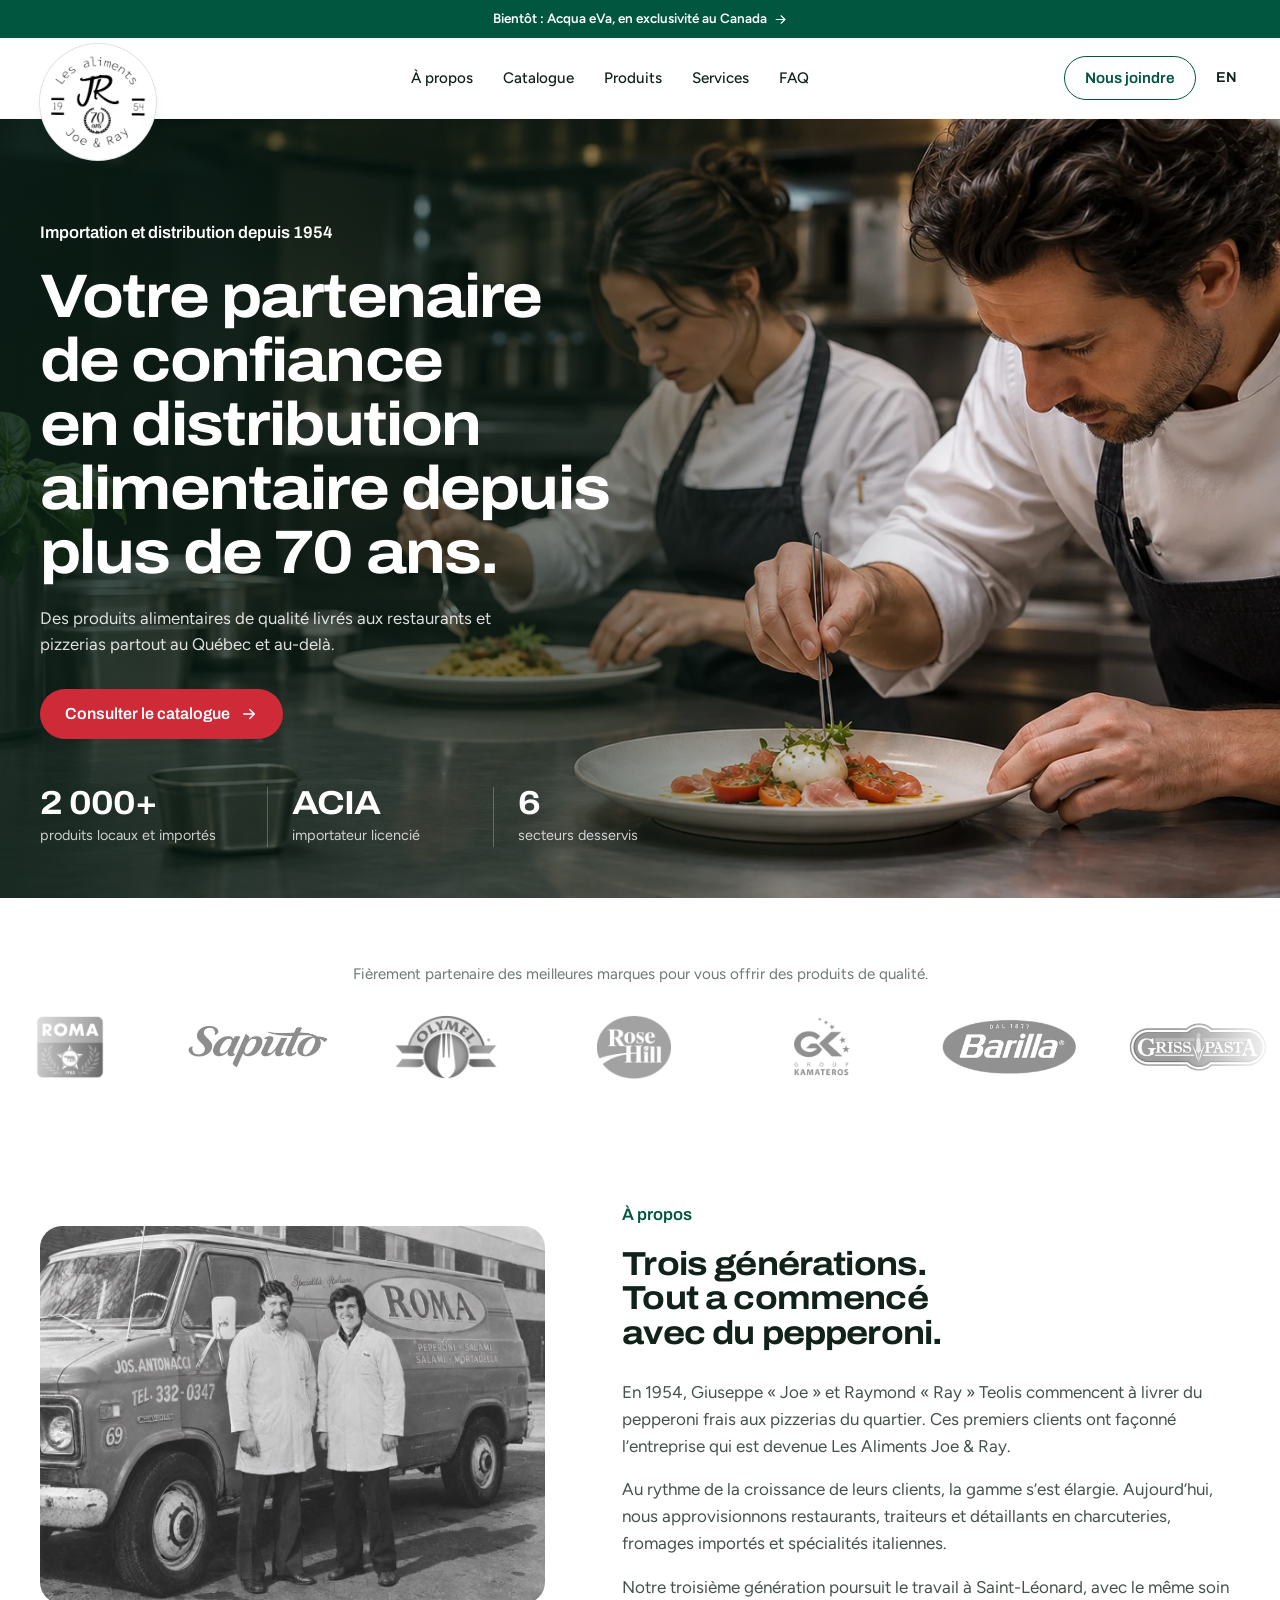
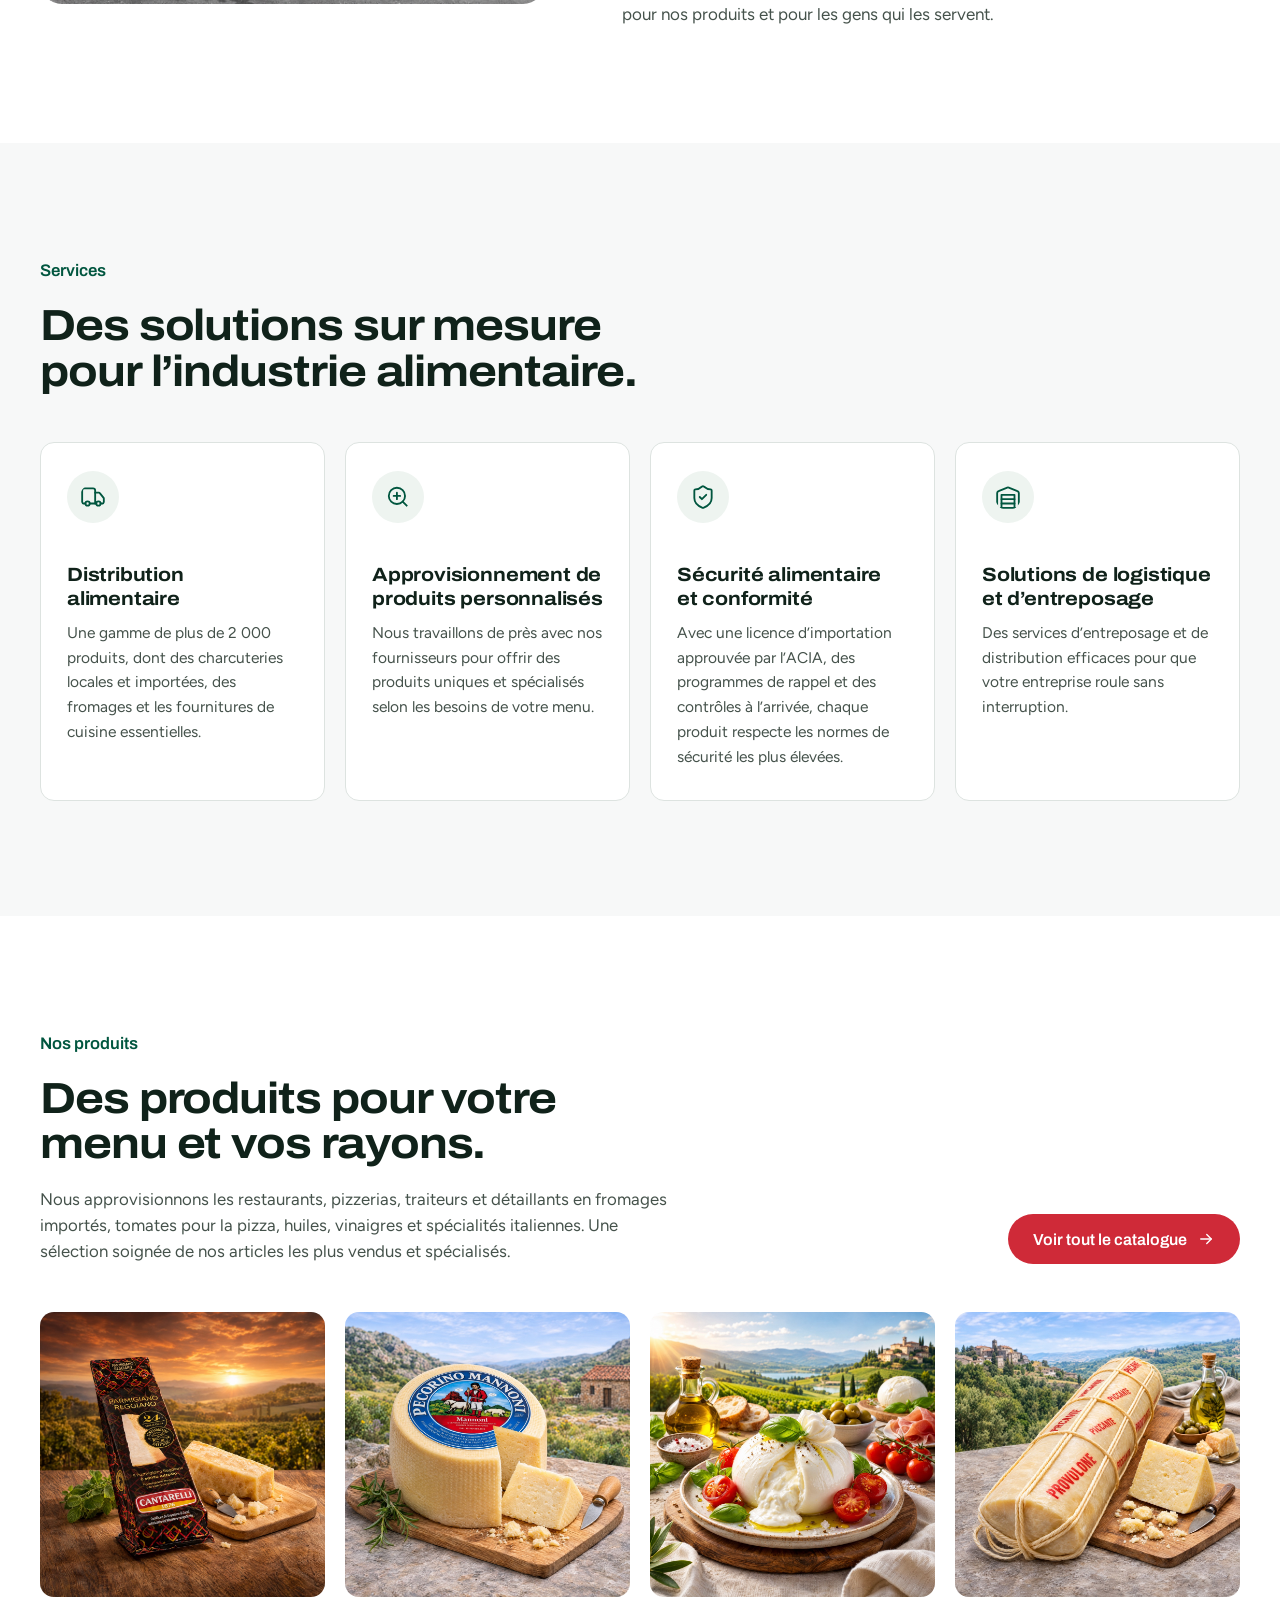
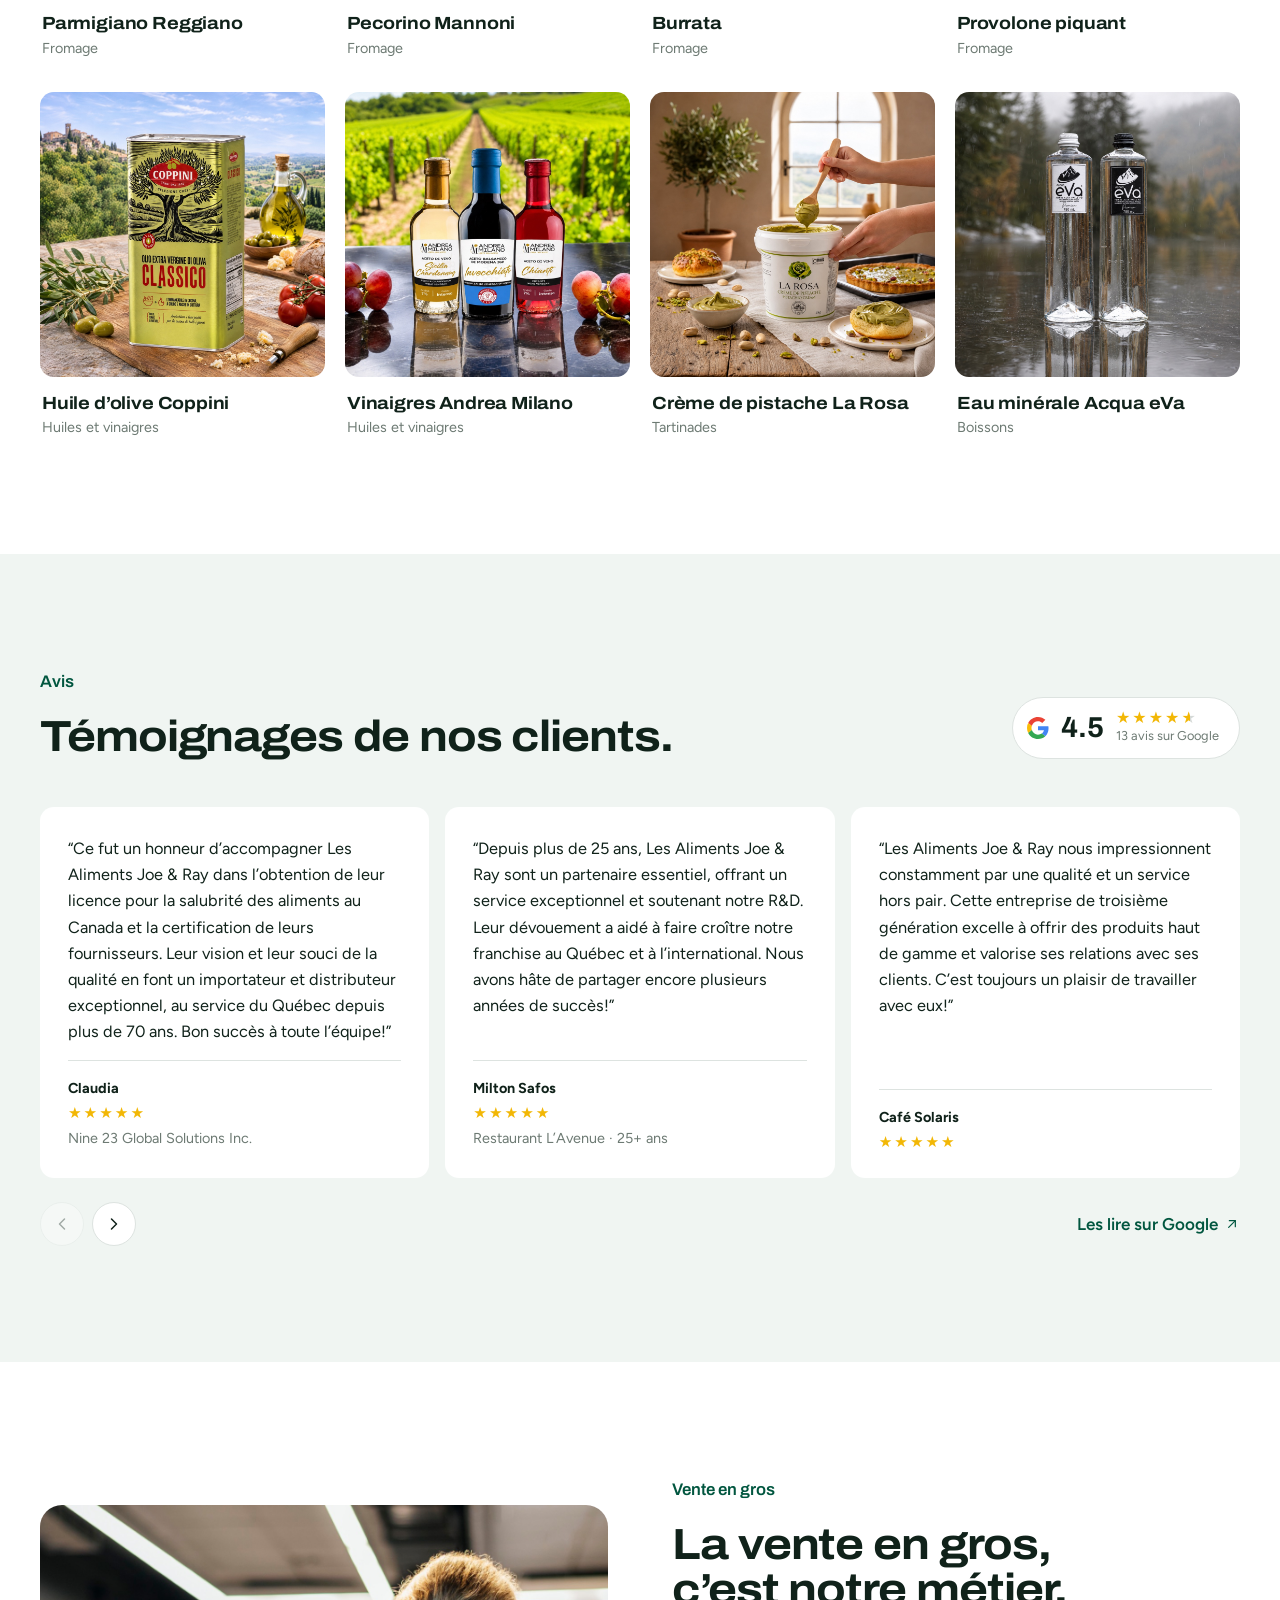
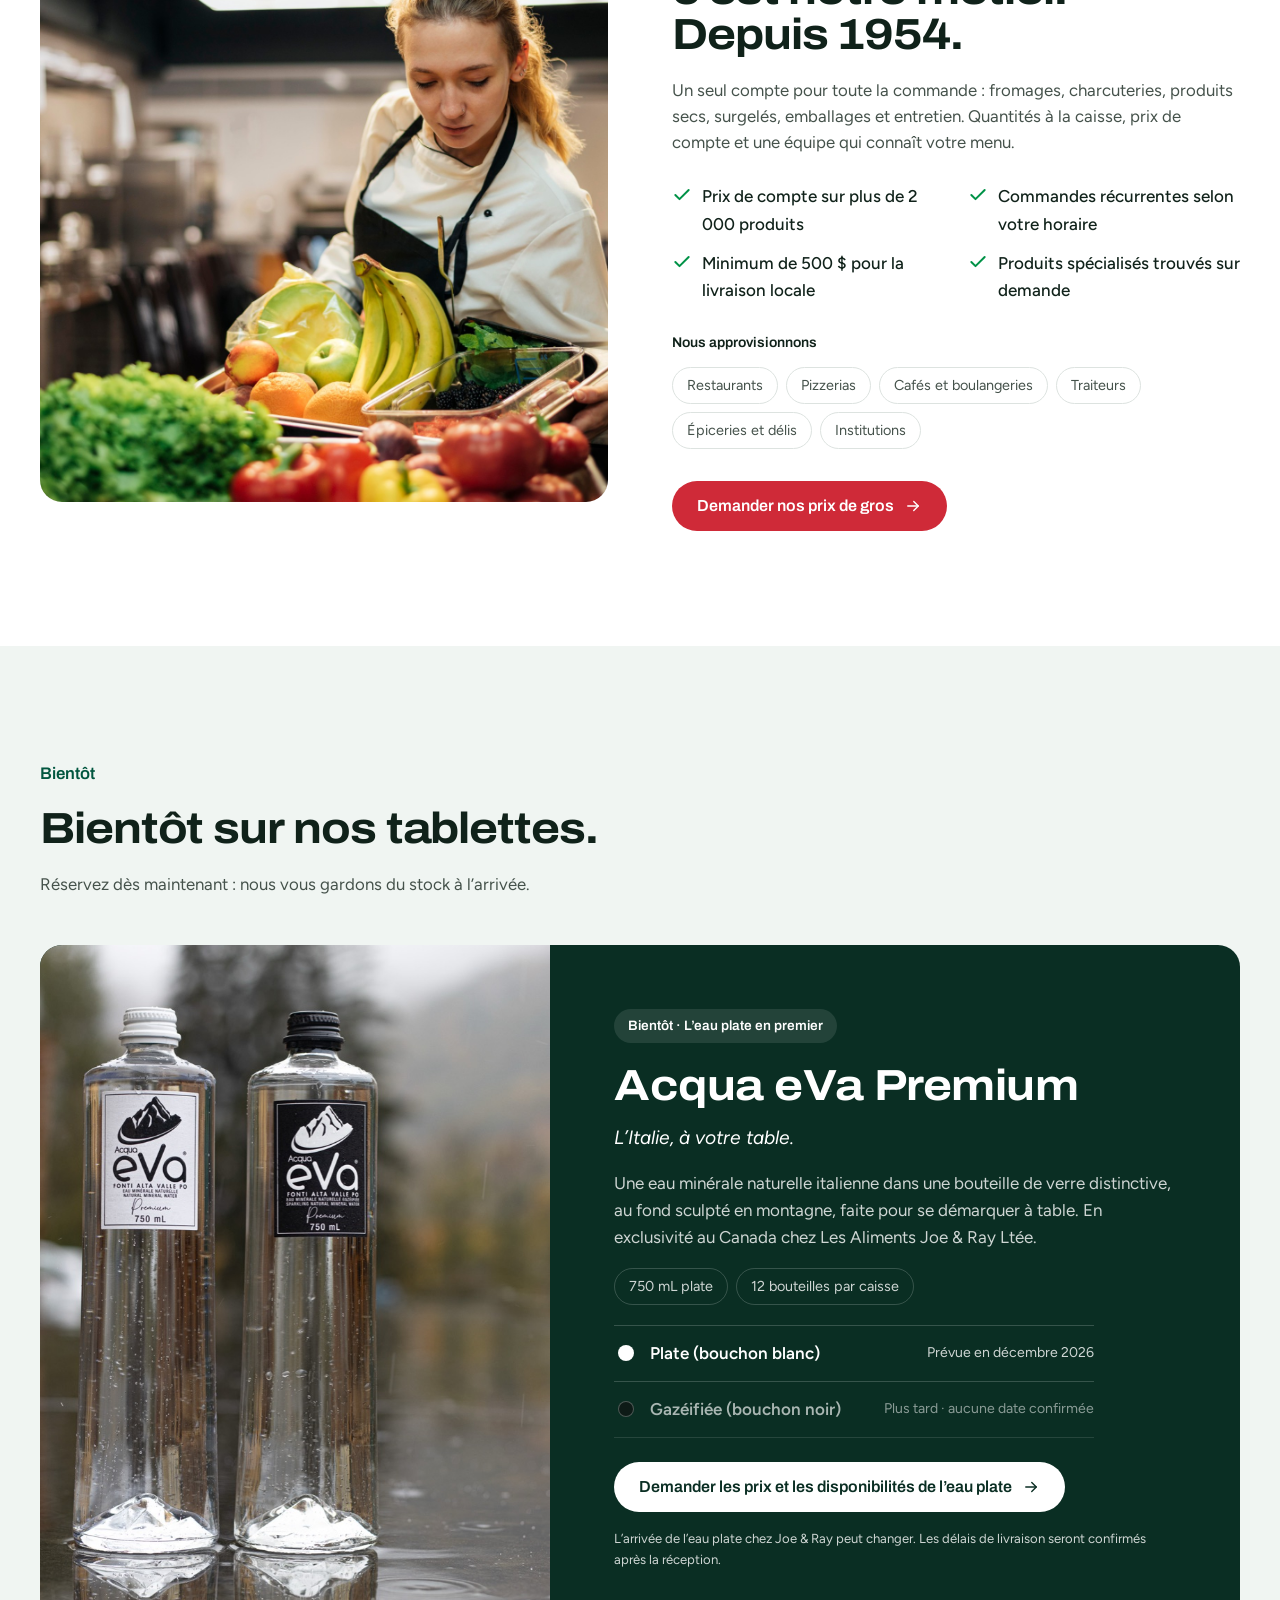
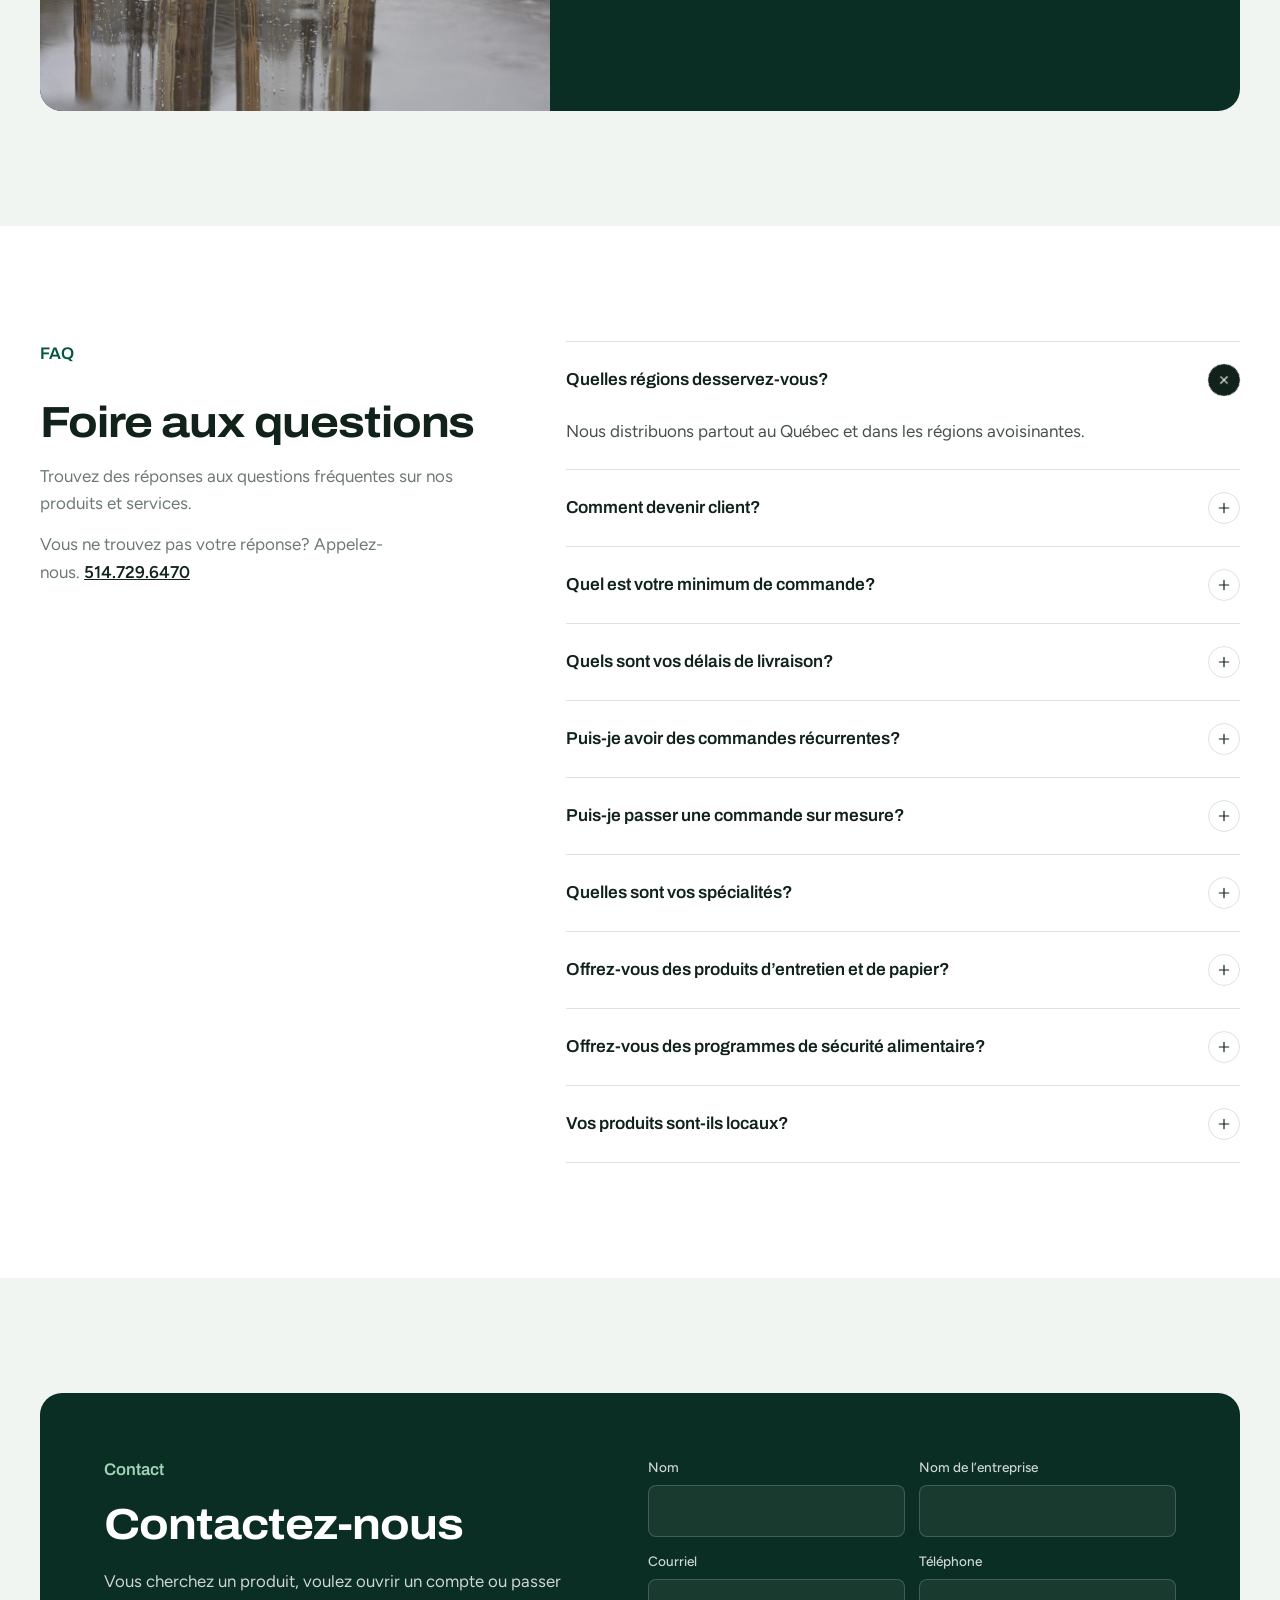
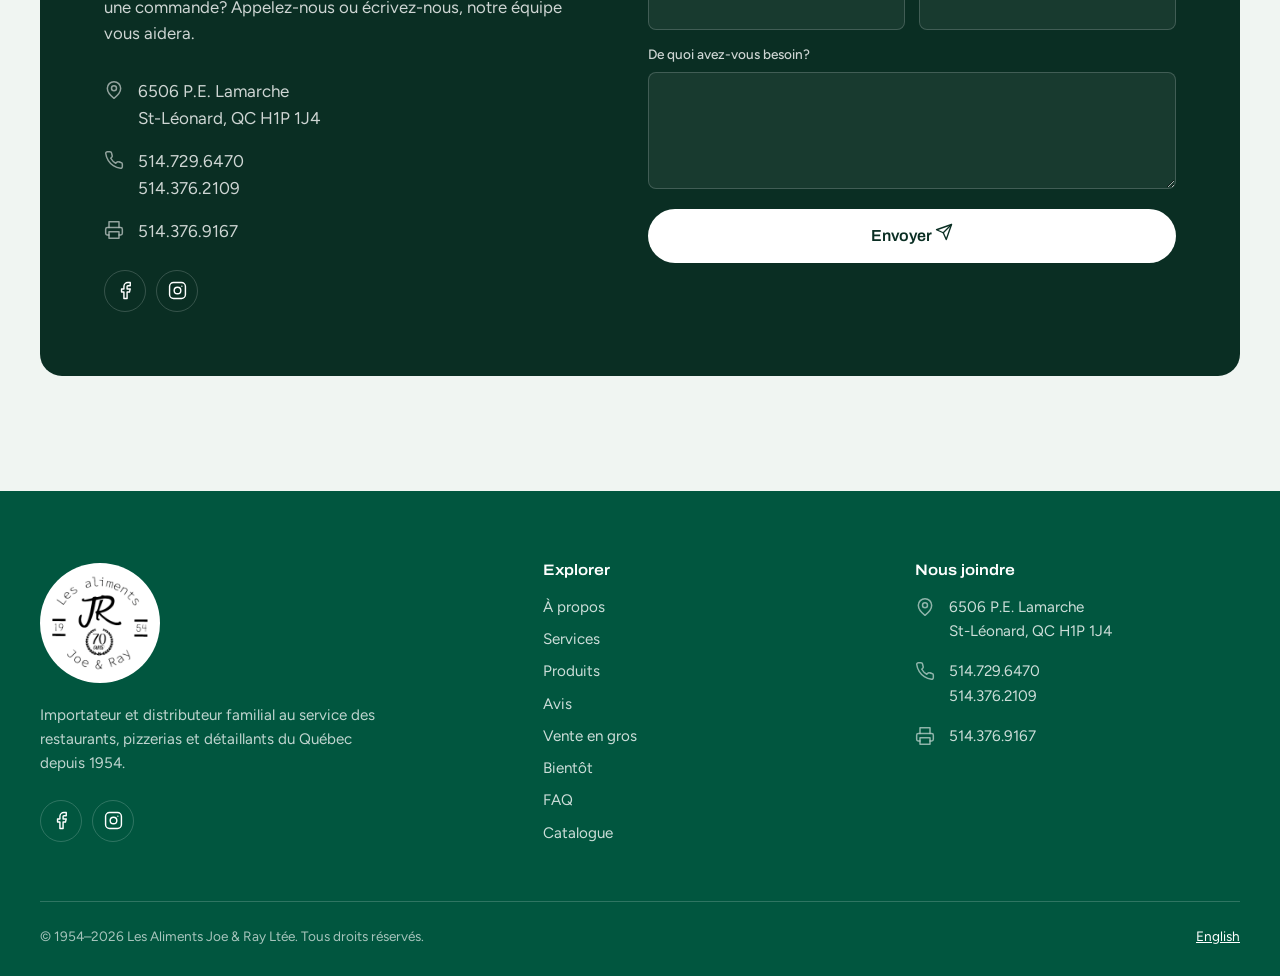
==== fr/index.html @ 765cb502 "Catalogue: search bar sits below the header band Co-Authored-By: Claude Opus 5.5 <noreply@anthropic." ====
<!doctype html>
<html lang="fr-CA">
<!-- GENERATED by build.py from content/. Do not edit by hand. -->
<head>
<meta charset="utf-8">
<meta name="viewport" content="width=device-width, initial-scale=1">
<title>Les Aliments Joe &amp; Ray | Importateur et distributeur alimentaire depuis 1954</title>
<meta name="description" content="Importateur et distributeur familial à Saint-Léonard au service des restaurants, pizzerias, traiteurs et détaillants du Québec. Plus de 2 000 produits. Licence de l’ACIA.">
<link rel="canonical" href="https://alimentsjoeandray.com/fr/">
<link rel="alternate" hreflang="en-CA" href="https://alimentsjoeandray.com/">
<link rel="alternate" hreflang="fr-CA" href="https://alimentsjoeandray.com/fr/">
<link rel="alternate" hreflang="x-default" href="https://alimentsjoeandray.com/">
<meta property="og:type" content="website">
<meta property="og:title" content="Les Aliments Joe &amp; Ray | Importateur et distributeur alimentaire depuis 1954">
<meta property="og:description" content="Importateur et distributeur familial à Saint-Léonard au service des restaurants, pizzerias, traiteurs et détaillants du Québec. Plus de 2 000 produits. Licence de l’ACIA.">
<meta property="og:url" content="https://alimentsjoeandray.com/fr/">
<meta property="og:image" content="https://alimentsjoeandray.com/assets/img/hero-full.webp">
<meta property="og:locale" content="fr_CA">
<meta name="theme-color" content="#01563f">
<link rel="icon" href="/assets/img/favicon.png">
<link rel="preconnect" href="https://fonts.googleapis.com">
<link rel="preconnect" href="https://fonts.gstatic.com" crossorigin>
<link rel="stylesheet" href="https://fonts.googleapis.com/css2?family=Archivo:wdth,wght@100,500;100,600;112,600;112,700&family=Figtree:wght@400;500;600&display=swap">
<link rel="stylesheet" href="/assets/css/site.css?v=65943878">
<script src="/assets/js/site.js?v=d5d91cc8" defer></script>
<script type="application/ld+json">{"@context": "https://schema.org", "@type": "WholesaleStore", "name": "Les Aliments Joe & Ray", "legalName": "Les Aliments Joe & Ray Ltée", "url": "https://alimentsjoeandray.com/fr/", "logo": "https://alimentsjoeandray.com/assets/img/logo.png", "image": "https://alimentsjoeandray.com/assets/img/hero-full.webp", "foundingDate": "1954", "telephone": "+1-514-729-6470", "faxNumber": "+1-514-376-9167", "description": "Importateur et distributeur familial à Saint-Léonard au service des restaurants, pizzerias, traiteurs et détaillants du Québec. Plus de 2 000 produits. Licence de l’ACIA.", "areaServed": "Quebec", "address": {"@type": "PostalAddress", "streetAddress": "6506 P.E. Lamarche", "addressLocality": "Saint-Léonard", "addressRegion": "QC", "postalCode": "H1P 1J4", "addressCountry": "CA"}}</script><script type="application/ld+json">{"@context": "https://schema.org", "@type": "FAQPage", "mainEntity": [{"@type": "Question", "name": "Quelles régions desservez-vous?", "acceptedAnswer": {"@type": "Answer", "text": "Nous distribuons partout au Québec et dans les régions avoisinantes."}}, {"@type": "Question", "name": "Comment devenir client?", "acceptedAnswer": {"@type": "Answer", "text": "Remplissez le formulaire ci-dessous ou appelez-nous au 514.729.6470. Nous ouvrirons votre compte et vos prix."}}, {"@type": "Question", "name": "Quel est votre minimum de commande?", "acceptedAnswer": {"@type": "Answer", "text": "500 $ pour les livraisons locales."}}, {"@type": "Question", "name": "Quels sont vos délais de livraison?", "acceptedAnswer": {"@type": "Answer", "text": "Les délais de livraison varient selon l’emplacement. Appelez-nous au 514.729.6470 pour connaître l’horaire de votre secteur."}}, {"@type": "Question", "name": "Puis-je avoir des commandes récurrentes?", "acceptedAnswer": {"@type": "Answer", "text": "Oui. Nous offrons des livraisons récurrentes selon l’horaire de votre cuisine."}}, {"@type": "Question", "name": "Puis-je passer une commande sur mesure?", "acceptedAnswer": {"@type": "Answer", "text": "Oui. Nous collaborons avec nos fournisseurs pour trouver des produits spécialisés pour votre entreprise."}}, {"@type": "Question", "name": "Quelles sont vos spécialités?", "acceptedAnswer": {"@type": "Answer", "text": "Les charcuteries, les fromages et les produits importés, surtout italiens."}}, {"@type": "Question", "name": "Offrez-vous des produits d’entretien et de papier?", "acceptedAnswer": {"@type": "Answer", "text": "Oui, une large gamme de produits d’entretien, d’emballage et de papier pour les entreprises alimentaires."}}, {"@type": "Question", "name": "Offrez-vous des programmes de sécurité alimentaire?", "acceptedAnswer": {"@type": "Answer", "text": "Oui. Nous détenons une licence d’importation de l’ACIA et appliquons des programmes de sécurité alimentaire et de rappel."}}, {"@type": "Question", "name": "Vos produits sont-ils locaux?", "acceptedAnswer": {"@type": "Answer", "text": "Nous offrons un mélange de produits locaux et importés selon vos besoins."}}]}</script>
</head><body data-page="home">
<svg width="0" height="0" style="position:absolute" aria-hidden="true"><defs>
<symbol id="i-facebook" viewBox="0 0 24 24"><path d="M18 2h-3a5 5 0 0 0-5 5v3H7v4h3v8h4v-8h3l1-4h-4V7a1 1 0 0 1 1-1h3z"/></symbol>
<symbol id="i-instagram" viewBox="0 0 24 24"><rect width="20" height="20" x="2" y="2" rx="5"/><circle cx="12" cy="12" r="4.2"/><path d="M17.5 6.5h.01"/></symbol>
<symbol id="i-search" viewBox="0 0 24 24"><circle cx="11" cy="11" r="7.5"/><path d="m20.5 20.5-4.2-4.2"/></symbol>
<symbol id="i-arrow" viewBox="0 0 24 24"><path d="M5 12h14"/><path d="m13 6 6 6-6 6"/></symbol>
<symbol id="i-arrow-ur" viewBox="0 0 24 24"><path d="M7 17 17 7"/><path d="M8 7h9v9"/></symbol>
<symbol id="i-left" viewBox="0 0 24 24"><path d="m15 18-6-6 6-6"/></symbol>
<symbol id="i-right" viewBox="0 0 24 24"><path d="m9 18 6-6-6-6"/></symbol>
<symbol id="i-plus" viewBox="0 0 24 24"><path d="M5 12h14M12 5v14"/></symbol>
<symbol id="i-menu" viewBox="0 0 24 24"><path d="M4 7h16M4 12h16M4 17h16"/></symbol>
<symbol id="i-x" viewBox="0 0 24 24"><path d="M18 6 6 18M6 6l12 12"/></symbol>
<symbol id="i-check" viewBox="0 0 24 24"><path d="M20 6 9 17l-5-5"/></symbol>
<symbol id="i-copy" viewBox="0 0 24 24"><rect width="13" height="13" x="8" y="8" rx="2"/><path d="M4 16c-1.1 0-2-.9-2-2V4c0-1.1.9-2 2-2h10c1.1 0 2 .9 2 2"/></symbol>
<symbol id="i-phone" viewBox="0 0 24 24"><path d="M22 16.9v3a2 2 0 0 1-2.2 2 19.8 19.8 0 0 1-8.6-3.1 19.5 19.5 0 0 1-6-6A19.8 19.8 0 0 1 2.1 4.2 2 2 0 0 1 4.1 2h3a2 2 0 0 1 2 1.7c.1.9.4 1.9.7 2.8a2 2 0 0 1-.5 2.1L8.1 9.9a16 16 0 0 0 6 6l1.3-1.3a2 2 0 0 1 2.1-.4c.9.3 1.8.6 2.8.7a2 2 0 0 1 1.7 2z"/></symbol>
<symbol id="i-pin" viewBox="0 0 24 24"><path d="M20 10c0 6-8 12-8 12s-8-6-8-12a8 8 0 0 1 16 0Z"/><circle cx="12" cy="10" r="3"/></symbol>
<symbol id="i-fax" viewBox="0 0 24 24"><path d="M6 9V2h12v7"/><path d="M6 18H4a2 2 0 0 1-2-2v-5a2 2 0 0 1 2-2h16a2 2 0 0 1 2 2v5a2 2 0 0 1-2 2h-2"/><rect x="6" y="14" width="12" height="8"/></symbol>
<symbol id="i-send" viewBox="0 0 24 24"><path d="m22 2-7 20-4-9-9-4Z"/><path d="M22 2 11 13"/></symbol>
<symbol id="i-alert" viewBox="0 0 24 24"><circle cx="12" cy="12" r="10"/><path d="M12 8v4M12 16h.01"/></symbol>
<symbol id="i-truck" viewBox="0 0 24 24"><path d="M14 18V6a2 2 0 0 0-2-2H4a2 2 0 0 0-2 2v11a1 1 0 0 0 1 1h2"/><path d="M15 18H9"/><path d="M19 18h2a1 1 0 0 0 1-1v-3.6a1 1 0 0 0-.2-.6l-3.5-4.4a1 1 0 0 0-.8-.4H14"/><circle cx="17" cy="18" r="2"/><circle cx="7" cy="18" r="2"/></symbol>
<symbol id="i-sourcing" viewBox="0 0 24 24"><circle cx="11" cy="11" r="7.5"/><path d="m20.5 20.5-4.2-4.2"/><path d="M8 11h6M11 8v6"/></symbol>
<symbol id="i-shield" viewBox="0 0 24 24"><path d="M20 13c0 5-3.5 7.5-7.7 9a1 1 0 0 1-.7 0C7.5 20.5 4 18 4 13V6a1 1 0 0 1 1-1c2 0 4.5-1.2 6.2-2.7a1.2 1.2 0 0 1 1.5 0C14.5 3.8 17 5 19 5a1 1 0 0 1 1 1z"/><path d="m9 12 2 2 4-4"/></symbol>
<symbol id="i-warehouse" viewBox="0 0 24 24"><path d="M22 8.4V20a2 2 0 0 1-2 2H4a2 2 0 0 1-2-2V8.4a2 2 0 0 1 1.3-1.9l8-3.2a2 2 0 0 1 1.4 0l8 3.2A2 2 0 0 1 22 8.4Z"/><path d="M6 18h12M6 14h12"/><path d="M6 22V10h12v12"/></symbol>
</defs></svg>
<a class="skip" href="#main">Passer au contenu</a>
<header class="site-header">
  <div class="announce">
    <div class="wrap announce-in">
      <a href="/fr/#coming-soon">Bientôt : Acqua eVa, en exclusivité au Canada <svg class="i" aria-hidden="true"><use href="#i-arrow"/></svg></a>
    </div>
  </div>
  <div class="wrap bar">
    <a class="brand" href="/fr/" aria-label="Les Aliments Joe &amp; Ray">
      <img src="/assets/img/logo-mark.png?v=e575352b" alt="" width="508" height="508">
    </a>
    <nav class="nav" id="menu" popover aria-label="Main">
      <button class="icon-btn nav-close" popovertarget="menu" popovertargetaction="hide" aria-label="Fermer"><svg class="i" aria-hidden="true"><use href="#i-x"/></svg></button>
      <ul><li><a href="/fr/#about">À propos</a></li><li><a href="/fr/product-catalogue/">Catalogue</a></li><li><a href="/fr/#products">Produits</a></li><li><a href="/fr/#services">Services</a></li><li><a href="/fr/#faq">FAQ</a></li></ul>
      <div class="nav-foot">
        <a class="btn btn-primary" href="/fr/#contact">Nous joindre</a>
      </div>
    </nav>
    <div class="bar-actions">
      <a class="btn btn-outline hide-sm" href="/fr/#contact">Nous joindre</a>
      <a class="lang" href="/" hreflang="en" lang="en" aria-label="English">EN</a>
      <button class="icon-btn menu-btn" popovertarget="menu" aria-label="Menu"><svg class="i" aria-hidden="true"><use href="#i-menu"/></svg></button>
    </div>
  </div>
</header>
<main id="main">
<section class="hero" data-hero="full">
  <div class="wrap hero-inner">
    <div class="hero-copy">
      <p class="eyebrow">Importation et distribution depuis 1954</p>
      <h1>Votre partenaire de confiance en distribution alimentaire depuis plus de 70 ans.</h1>
      <p class="lead">Des produits alimentaires de qualité livrés aux restaurants et pizzerias partout au Québec et au-delà.</p>
      <div class="row">
        <a class="btn btn-primary" href="/fr/product-catalogue/">Consulter le catalogue <svg class="i" aria-hidden="true"><use href="#i-arrow"/></svg></a>
      </div>
      <ul class="hero-stats" aria-label="Les Aliments Joe &amp; Ray en chiffres"><li><strong>2 000+</strong><span>produits locaux et importés</span></li><li><strong>ACIA</strong><span>importateur licencié</span></li><li><strong>6</strong><span>secteurs desservis</span></li></ul>
    </div>
    <figure class="hero-media">
      <img class="hero-img-full" src="/assets/img/hero-full.webp" alt="Deux chefs dressent de la burrata, des tomates et des pâtes sur un comptoir en inox" width="1774" height="887" fetchpriority="high">
      <img class="hero-img-boxed" src="/assets/img/hero-boxed.webp" alt="Deux employés d’entrepôt révisent une commande sur une planchette, près de palettes et d’étagères de produits alimentaires" width="1672" height="941" loading="lazy">
    </figure>
  </div>
</section>

<section class="brands" aria-label="Partenaires de marques en qui nos clients ont confiance.">
  <div class="wrap brands-head">
    <p>Fièrement partenaire des meilleures marques pour vous offrir des produits de qualité.</p>
  </div>
  <div class="logo-rail"><ul class="logo-track"><li><a href="https://alimentsroma.com/" target="_blank" rel="noopener" title="Aliments Roma"><img src="/assets/img/brands/clogo17.jpg" alt="Aliments Roma" loading="lazy"></a></li><li><a href="https://saputo.com/" target="_blank" rel="noopener" title="Saputo"><img src="/assets/img/brands/clogo1.jpg" alt="Saputo" loading="lazy"></a></li><li><a href="https://www.olymel.ca/fr/" target="_blank" rel="noopener" title="Olymel"><img src="/assets/img/brands/clogo3.jpg" alt="Olymel" loading="lazy"></a></li><li><a href="https://www.rosehillfoods.com/home.html" target="_blank" rel="noopener" title="Rosehill Foods"><img src="/assets/img/brands/clogo12.jpg" alt="Rosehill Foods" loading="lazy"></a></li><li><a href="https://groupkamateros.com/" target="_blank" rel="noopener" title="Kamateros"><img src="/assets/img/brands/clogo14.jpg" alt="Kamateros" loading="lazy"></a></li><li><a href="https://www.barilla.com/en-ca" target="_blank" rel="noopener" title="Barilla"><img src="/assets/img/brands/clogo8.jpg" alt="Barilla" loading="lazy"></a></li><li><a href="https://www.grisspasta.com/home.html" target="_blank" rel="noopener" title="Griss"><img src="/assets/img/brands/clogo5.jpg" alt="Griss" loading="lazy"></a></li><li><a href="https://daboomdesserts.com/" target="_blank" rel="noopener" title="Daboom Desserts"><img src="/assets/img/brands/clogo16.jpg" alt="Daboom Desserts" loading="lazy"></a></li><li><a href="https://boulangerielepicurien.com/" target="_blank" rel="noopener" title="Boulangerie L’Épicurien"><img src="/assets/img/brands/clogo6.jpg" alt="Boulangerie L’Épicurien" loading="lazy"></a></li><li><a href="https://zarpellon.it/" target="_blank" rel="noopener" title="Zarpellon"><img src="/assets/img/brands/clogo9.jpg" alt="Zarpellon" loading="lazy"></a></li><li><a href="https://www.coppini.com/en/" target="_blank" rel="noopener" title="Coppini"><img src="/assets/img/brands/clogo15.jpg" alt="Coppini" loading="lazy"></a></li><li><a href="https://www.acetomilano.it/en/" target="_blank" rel="noopener" title="Acetificio Andrea Milano"><img src="/assets/img/brands/clogo11.jpg" alt="Acetificio Andrea Milano" loading="lazy"></a></li><li><a href="https://lesters.ca/en/" target="_blank" rel="noopener" title="Lester’s"><img src="/assets/img/brands/clogo10.jpg" alt="Lester’s" loading="lazy"></a></li><li><a href="https://www.mitchellincoln.ca/" target="_blank" rel="noopener" title="Mitchell"><img src="/assets/img/brands/clogo4-1.jpg" alt="Mitchell" loading="lazy"></a></li><li><a href="https://www.highlinerfoodservice.com/" target="_blank" rel="noopener" title="High Liner"><img src="/assets/img/brands/clogo13.jpg" alt="High Liner" loading="lazy"></a></li><li><a href="https://www.livabec.ca/" target="_blank" rel="noopener" title="Livabec"><img src="/assets/img/brands/clogo2.jpg" alt="Livabec" loading="lazy"></a></li><li><a href="https://www.vinsar.ca/" target="_blank" rel="noopener" title="Vinsar"><img src="/assets/img/brands/clogo7.jpg" alt="Vinsar" loading="lazy"></a></li><li><a href="https://www.mapleleaffoods.com/" target="_blank" rel="noopener" title="Maple Leaf"><img src="/assets/img/brands/maple_leaf.jpg" alt="Maple Leaf" loading="lazy"></a></li><li><a href="https://viaufoods.com/en/" target="_blank" rel="noopener" title="Viau"><img src="/assets/img/brands/viau.jpg" alt="Viau" loading="lazy"></a></li><li aria-hidden="true"><a href="https://alimentsroma.com/" target="_blank" rel="noopener" title="Aliments Roma" tabindex="-1"><img src="/assets/img/brands/clogo17.jpg" alt="" loading="lazy"></a></li><li aria-hidden="true"><a href="https://saputo.com/" target="_blank" rel="noopener" title="Saputo" tabindex="-1"><img src="/assets/img/brands/clogo1.jpg" alt="" loading="lazy"></a></li><li aria-hidden="true"><a href="https://www.olymel.ca/fr/" target="_blank" rel="noopener" title="Olymel" tabindex="-1"><img src="/assets/img/brands/clogo3.jpg" alt="" loading="lazy"></a></li><li aria-hidden="true"><a href="https://www.rosehillfoods.com/home.html" target="_blank" rel="noopener" title="Rosehill Foods" tabindex="-1"><img src="/assets/img/brands/clogo12.jpg" alt="" loading="lazy"></a></li><li aria-hidden="true"><a href="https://groupkamateros.com/" target="_blank" rel="noopener" title="Kamateros" tabindex="-1"><img src="/assets/img/brands/clogo14.jpg" alt="" loading="lazy"></a></li><li aria-hidden="true"><a href="https://www.barilla.com/en-ca" target="_blank" rel="noopener" title="Barilla" tabindex="-1"><img src="/assets/img/brands/clogo8.jpg" alt="" loading="lazy"></a></li><li aria-hidden="true"><a href="https://www.grisspasta.com/home.html" target="_blank" rel="noopener" title="Griss" tabindex="-1"><img src="/assets/img/brands/clogo5.jpg" alt="" loading="lazy"></a></li><li aria-hidden="true"><a href="https://daboomdesserts.com/" target="_blank" rel="noopener" title="Daboom Desserts" tabindex="-1"><img src="/assets/img/brands/clogo16.jpg" alt="" loading="lazy"></a></li><li aria-hidden="true"><a href="https://boulangerielepicurien.com/" target="_blank" rel="noopener" title="Boulangerie L’Épicurien" tabindex="-1"><img src="/assets/img/brands/clogo6.jpg" alt="" loading="lazy"></a></li><li aria-hidden="true"><a href="https://zarpellon.it/" target="_blank" rel="noopener" title="Zarpellon" tabindex="-1"><img src="/assets/img/brands/clogo9.jpg" alt="" loading="lazy"></a></li><li aria-hidden="true"><a href="https://www.coppini.com/en/" target="_blank" rel="noopener" title="Coppini" tabindex="-1"><img src="/assets/img/brands/clogo15.jpg" alt="" loading="lazy"></a></li><li aria-hidden="true"><a href="https://www.acetomilano.it/en/" target="_blank" rel="noopener" title="Acetificio Andrea Milano" tabindex="-1"><img src="/assets/img/brands/clogo11.jpg" alt="" loading="lazy"></a></li><li aria-hidden="true"><a href="https://lesters.ca/en/" target="_blank" rel="noopener" title="Lester’s" tabindex="-1"><img src="/assets/img/brands/clogo10.jpg" alt="" loading="lazy"></a></li><li aria-hidden="true"><a href="https://www.mitchellincoln.ca/" target="_blank" rel="noopener" title="Mitchell" tabindex="-1"><img src="/assets/img/brands/clogo4-1.jpg" alt="" loading="lazy"></a></li><li aria-hidden="true"><a href="https://www.highlinerfoodservice.com/" target="_blank" rel="noopener" title="High Liner" tabindex="-1"><img src="/assets/img/brands/clogo13.jpg" alt="" loading="lazy"></a></li><li aria-hidden="true"><a href="https://www.livabec.ca/" target="_blank" rel="noopener" title="Livabec" tabindex="-1"><img src="/assets/img/brands/clogo2.jpg" alt="" loading="lazy"></a></li><li aria-hidden="true"><a href="https://www.vinsar.ca/" target="_blank" rel="noopener" title="Vinsar" tabindex="-1"><img src="/assets/img/brands/clogo7.jpg" alt="" loading="lazy"></a></li><li aria-hidden="true"><a href="https://www.mapleleaffoods.com/" target="_blank" rel="noopener" title="Maple Leaf" tabindex="-1"><img src="/assets/img/brands/maple_leaf.jpg" alt="" loading="lazy"></a></li><li aria-hidden="true"><a href="https://viaufoods.com/en/" target="_blank" rel="noopener" title="Viau" tabindex="-1"><img src="/assets/img/brands/viau.jpg" alt="" loading="lazy"></a></li></ul></div>
</section>

<section class="section about" id="about">
  <div class="wrap about-grid">
    <figure class="about-media"><img src="/assets/img/history.jpg?v=e5dfca95" alt="Photo noir et blanc de deux hommes en sarrau blanc devant une ancienne camionnette de livraison" loading="lazy" width="1100" height="821"></figure>
    <div class="about-copy">
      <p class="eyebrow">À propos</p>
      <h2><span>Trois générations.</span><span>Tout a commencé avec du pepperoni.</span></h2>
      <p>En 1954, Giuseppe « Joe » et Raymond « Ray » Teolis commencent à livrer du pepperoni frais aux pizzerias du quartier. Ces premiers clients ont façonné l’entreprise qui est devenue Les Aliments Joe &amp; Ray.</p><p>Au rythme de la croissance de leurs clients, la gamme s’est élargie. Aujourd’hui, nous approvisionnons restaurants, traiteurs et détaillants en charcuteries, fromages importés et spécialités italiennes.</p><p>Notre troisième génération poursuit le travail à Saint-Léonard, avec le même soin pour nos produits et pour les gens qui les servent.</p>
    </div>
  </div>
</section>

<section class="trust" aria-label="Les Aliments Joe &amp; Ray en chiffres">
  <div class="wrap"><ul class="trust-list"><li><strong>70+</strong><span>ans au service du Québec</span></li><li><strong>6</strong><span>secteurs desservis</span></li><li><strong>2 000+</strong><span>produits locaux et importés</span></li><li><strong>ACIA</strong><span>importateur licencié</span></li></ul></div>
</section>

<section class="section" id="services">
  <div class="wrap">
    <header class="section-head">
      <p class="eyebrow">Services</p>
      <h2>Des solutions sur mesure pour l’industrie alimentaire.</h2>
    </header>
    <ul class="services">
      <li class="service">
        <span class="service-top"><svg class="i service-icon" aria-hidden="true"><use href="#i-truck"/></svg></span>
        <h3>Distribution alimentaire</h3>
        <p>Une gamme de plus de 2 000 produits, dont des charcuteries locales et importées, des fromages et les fournitures de cuisine essentielles.</p>
      </li>
      <li class="service">
        <span class="service-top"><svg class="i service-icon" aria-hidden="true"><use href="#i-sourcing"/></svg></span>
        <h3>Approvisionnement de produits personnalisés</h3>
        <p>Nous travaillons de près avec nos fournisseurs pour offrir des produits uniques et spécialisés selon les besoins de votre menu.</p>
      </li>
      <li class="service">
        <span class="service-top"><svg class="i service-icon" aria-hidden="true"><use href="#i-shield"/></svg></span>
        <h3>Sécurité alimentaire et conformité</h3>
        <p>Avec une licence d’importation approuvée par l’ACIA, des programmes de rappel et des contrôles à l’arrivée, chaque produit respecte les normes de sécurité les plus élevées.</p>
      </li>
      <li class="service">
        <span class="service-top"><svg class="i service-icon" aria-hidden="true"><use href="#i-warehouse"/></svg></span>
        <h3>Solutions de logistique et d’entreposage</h3>
        <p>Des services d’entreposage et de distribution efficaces pour que votre entreprise roule sans interruption.</p>
      </li></ul>
  </div>
</section>

<section class="section products-section" id="products">
  <div class="wrap">
    <header class="section-head split">
      <div>
        <p class="eyebrow">Nos produits</p>
        <h2>Des produits pour votre menu et vos rayons.</h2>
        <p class="lead">Nous approvisionnons les restaurants, pizzerias, traiteurs et détaillants en fromages importés, tomates pour la pizza, huiles, vinaigres et spécialités italiennes. Une sélection soignée de nos articles les plus vendus et spécialisés.</p>
      </div>
      <a class="btn btn-primary" href="/fr/product-catalogue/">Voir tout le catalogue <svg class="i" aria-hidden="true"><use href="#i-arrow"/></svg></a>
    </header>
    <ul class="product-grid">
      <li class="tile">
        <a href="/fr/product-catalogue/?q=parmigiano">
          <span class="tile-img"><img src="/assets/img/products/parmigiano-reggiano.jpg?v=ab63fc65" alt="" loading="lazy"></span>
          <span class="tile-cap"><span class="tile-name">Parmigiano Reggiano</span><span class="tile-meta">Fromage<span class="tile-ask">Demander un prix <svg class="i" aria-hidden="true"><use href="#i-arrow"/></svg></span></span></span>
        </a>
      </li>
      <li class="tile">
        <a href="/fr/product-catalogue/?q=pecorino">
          <span class="tile-img"><img src="/assets/img/products/pecorino-mannoni.jpg?v=edc5afa9" alt="" loading="lazy"></span>
          <span class="tile-cap"><span class="tile-name">Pecorino Mannoni</span><span class="tile-meta">Fromage<span class="tile-ask">Demander un prix <svg class="i" aria-hidden="true"><use href="#i-arrow"/></svg></span></span></span>
        </a>
      </li>
      <li class="tile">
        <a href="/fr/product-catalogue/?q=burrata">
          <span class="tile-img"><img src="/assets/img/products/burrata.jpg?v=33962add" alt="" loading="lazy"></span>
          <span class="tile-cap"><span class="tile-name">Burrata</span><span class="tile-meta">Fromage<span class="tile-ask">Demander un prix <svg class="i" aria-hidden="true"><use href="#i-arrow"/></svg></span></span></span>
        </a>
      </li>
      <li class="tile">
        <a href="/fr/product-catalogue/?q=provolone">
          <span class="tile-img"><img src="/assets/img/products/provolone-piccante.jpg?v=ec64f044" alt="" loading="lazy"></span>
          <span class="tile-cap"><span class="tile-name">Provolone piquant</span><span class="tile-meta">Fromage<span class="tile-ask">Demander un prix <svg class="i" aria-hidden="true"><use href="#i-arrow"/></svg></span></span></span>
        </a>
      </li>
      <li class="tile">
        <a href="/fr/product-catalogue/?q=coppini">
          <span class="tile-img"><img src="/assets/img/products/coppini-olive-oil.jpg?v=72b412ff" alt="" loading="lazy"></span>
          <span class="tile-cap"><span class="tile-name">Huile d’olive Coppini</span><span class="tile-meta">Huiles et vinaigres<span class="tile-ask">Demander un prix <svg class="i" aria-hidden="true"><use href="#i-arrow"/></svg></span></span></span>
        </a>
      </li>
      <li class="tile">
        <a href="/fr/product-catalogue/?q=milano">
          <span class="tile-img"><img src="/assets/img/products/andrea-milano-vinegars.jpg?v=eb0248dc" alt="" loading="lazy"></span>
          <span class="tile-cap"><span class="tile-name">Vinaigres Andrea Milano</span><span class="tile-meta">Huiles et vinaigres<span class="tile-ask">Demander un prix <svg class="i" aria-hidden="true"><use href="#i-arrow"/></svg></span></span></span>
        </a>
      </li>
      <li class="tile">
        <a href="/fr/product-catalogue/?q=pistach">
          <span class="tile-img"><img src="/assets/img/products/la-rosa-pistachio.jpg?v=9716a4c0" alt="" loading="lazy"></span>
          <span class="tile-cap"><span class="tile-name">Crème de pistache La Rosa</span><span class="tile-meta">Tartinades<span class="tile-ask">Demander un prix <svg class="i" aria-hidden="true"><use href="#i-arrow"/></svg></span></span></span>
        </a>
      </li>
      <li class="tile">
        <a href="/fr/product-catalogue/?q=eva">
          <span class="tile-img"><img src="/assets/img/products/acqua-eva.jpg?v=8bf1b8b4" alt="" loading="lazy"></span>
          <span class="tile-cap"><span class="tile-name">Eau minérale Acqua eVa</span><span class="tile-meta">Boissons<span class="tile-ask">Demander un prix <svg class="i" aria-hidden="true"><use href="#i-arrow"/></svg></span></span></span>
        </a>
      </li></ul>
  </div>
</section>

<section class="section reviews" id="testimonials">
  <div class="wrap">
    <header class="section-head split">
      <div>
        <p class="eyebrow">Avis</p>
        <h2>Témoignages de nos clients.</h2>
      </div>
      <a class="g-summary" href="https://www.google.com/maps/place/Aliments+Jos+%26+Ray+Inc/@45.5988134,-73.5892397,17z/data=!4m8!3m7!1s0x4cc91e59d80cbb27:0xc047691927ea8c94!8m2!3d45.5988134!4d-73.5892397!9m1!1b1" target="_blank" rel="noopener">
        <svg class="g-logo" viewBox="0 0 48 48" aria-hidden="true"><path fill="#EA4335" d="M24 9.5c3.54 0 6.71 1.22 9.21 3.6l6.85-6.85C35.9 2.38 30.47 0 24 0 14.62 0 6.51 5.38 2.56 13.22l7.98 6.19C12.43 13.72 17.74 9.5 24 9.5z"/><path fill="#4285F4" d="M46.98 24.55c0-1.57-.15-3.09-.38-4.55H24v9.02h12.94c-.58 2.96-2.26 5.48-4.78 7.18l7.73 6c4.51-4.18 7.09-10.36 7.09-17.65z"/><path fill="#FBBC05" d="M10.53 28.59c-.48-1.45-.76-2.99-.76-4.59s.27-3.14.76-4.59l-7.98-6.19C.92 16.46 0 20.12 0 24c0 3.88.92 7.54 2.56 10.78l7.97-6.19z"/><path fill="#34A853" d="M24 48c6.48 0 11.93-2.13 15.89-5.81l-7.73-6c-2.15 1.45-4.92 2.3-8.16 2.3-6.26 0-11.57-4.22-13.47-9.91l-7.98 6.19C6.51 42.62 14.62 48 24 48z"/></svg>
        <span class="g-score">4.5</span>
        <span><span class="stars" style="--r:4.5" aria-label="4.5 / 5"></span><small>13 avis sur Google</small></span>
      </a>
    </header>
    <ul class="review-track" id="reviews" tabindex="0" aria-label="Témoignages de nos clients.">
      <li class="review">
        <blockquote><p>Ce fut un honneur d’accompagner Les Aliments Joe &amp; Ray dans l’obtention de leur licence pour la salubrité des aliments au Canada et la certification de leurs fournisseurs. Leur vision et leur souci de la qualité en font un importateur et distributeur exceptionnel, au service du Québec depuis plus de 70 ans. Bon succès à toute l’équipe!</p></blockquote>
        <p class="who"><strong>Claudia</strong><span class="stars" style="--r:5" role="img" aria-label="5 étoiles sur 5"></span><span class="who-sub">Nine 23 Global Solutions Inc.</span></p>
      </li>
      <li class="review">
        <blockquote><p>Depuis plus de 25 ans, Les Aliments Joe &amp; Ray sont un partenaire essentiel, offrant un service exceptionnel et soutenant notre R&amp;D. Leur dévouement a aidé à faire croître notre franchise au Québec et à l’international. Nous avons hâte de partager encore plusieurs années de succès!</p></blockquote>
        <p class="who"><strong>Milton Safos</strong><span class="stars" style="--r:5" role="img" aria-label="5 étoiles sur 5"></span><span class="who-sub">Restaurant L’Avenue · 25+ ans</span></p>
      </li>
      <li class="review">
        <blockquote><p>Les Aliments Joe &amp; Ray nous impressionnent constamment par une qualité et un service hors pair. Cette entreprise de troisième génération excelle à offrir des produits haut de gamme et valorise ses relations avec ses clients. C’est toujours un plaisir de travailler avec eux!</p></blockquote>
        <p class="who"><strong>Café Solaris</strong><span class="stars" style="--r:5" role="img" aria-label="5 étoiles sur 5"></span></p>
      </li>
      <li class="review">
        <blockquote><p>Depuis 1995, Les Aliments Joe &amp; Ray sont notre source fiable pour des viandes et fromages frais et de qualité. Leur équipe est fiable, réactive et veille à ce que nous ne manquions jamais de l’essentiel. Merci de faire partie de notre succès!</p></blockquote>
        <p class="who"><strong>George &amp; Peter</strong><span class="stars" style="--r:5" role="img" aria-label="5 étoiles sur 5"></span><span class="who-sub">Le Villageois · Depuis 1995</span></p>
      </li>
      <li class="review">
        <blockquote><p>Je fais affaire avec Aliments Joe &amp; Ray depuis plusieurs années. Le personnel est très sympathique et le service est vraiment impressionnant! Une grande sélection de produits, toujours de la meilleure qualité. Je les recommande fortement!</p></blockquote>
        <p class="who"><strong>Frank Trimarco</strong><span class="stars" style="--r:5" role="img" aria-label="5 étoiles sur 5"></span></p>
      </li>
      <li class="review">
        <blockquote><p>Les Aliments Joe &amp; Ray sont notre fournisseur principal depuis l’ouverture de notre restaurant en 2020. Les prix sont très compétitifs et le service vous fait sentir comme en famille. Un vrai plaisir de faire affaire avec eux.</p></blockquote>
        <p class="who"><strong>Restaurant Brama</strong><span class="stars" style="--r:5" role="img" aria-label="5 étoiles sur 5"></span><span class="who-sub">Depuis 2020</span></p>
      </li>
      <li class="review" data-source="google">
        <blockquote><p>Been with joe and ray from 1970 dealt with 3 generations of the family. The service is second to none!</p></blockquote>
        <p class="who"><strong>Rg Vs</strong><svg class="g-logo" viewBox="0 0 48 48" aria-hidden="true"><path fill="#EA4335" d="M24 9.5c3.54 0 6.71 1.22 9.21 3.6l6.85-6.85C35.9 2.38 30.47 0 24 0 14.62 0 6.51 5.38 2.56 13.22l7.98 6.19C12.43 13.72 17.74 9.5 24 9.5z"/><path fill="#4285F4" d="M46.98 24.55c0-1.57-.15-3.09-.38-4.55H24v9.02h12.94c-.58 2.96-2.26 5.48-4.78 7.18l7.73 6c4.51-4.18 7.09-10.36 7.09-17.65z"/><path fill="#FBBC05" d="M10.53 28.59c-.48-1.45-.76-2.99-.76-4.59s.27-3.14.76-4.59l-7.98-6.19C.92 16.46 0 20.12 0 24c0 3.88.92 7.54 2.56 10.78l7.97-6.19z"/><path fill="#34A853" d="M24 48c6.48 0 11.93-2.13 15.89-5.81l-7.73-6c-2.15 1.45-4.92 2.3-8.16 2.3-6.26 0-11.57-4.22-13.47-9.91l-7.98 6.19C6.51 42.62 14.62 48 24 48z"/></svg><span class="stars" style="--r:5" role="img" aria-label="5 étoiles sur 5"></span><span class="who-sub">Avis Google</span></p>
      </li>
      <li class="review" data-source="google">
        <blockquote><p>We&#x27;ve been with joe/ Ray for about 5 years without any doubt the best service.</p></blockquote>
        <p class="who"><strong>Boulangerie Pâtisserie Via Roma</strong><svg class="g-logo" viewBox="0 0 48 48" aria-hidden="true"><path fill="#EA4335" d="M24 9.5c3.54 0 6.71 1.22 9.21 3.6l6.85-6.85C35.9 2.38 30.47 0 24 0 14.62 0 6.51 5.38 2.56 13.22l7.98 6.19C12.43 13.72 17.74 9.5 24 9.5z"/><path fill="#4285F4" d="M46.98 24.55c0-1.57-.15-3.09-.38-4.55H24v9.02h12.94c-.58 2.96-2.26 5.48-4.78 7.18l7.73 6c4.51-4.18 7.09-10.36 7.09-17.65z"/><path fill="#FBBC05" d="M10.53 28.59c-.48-1.45-.76-2.99-.76-4.59s.27-3.14.76-4.59l-7.98-6.19C.92 16.46 0 20.12 0 24c0 3.88.92 7.54 2.56 10.78l7.97-6.19z"/><path fill="#34A853" d="M24 48c6.48 0 11.93-2.13 15.89-5.81l-7.73-6c-2.15 1.45-4.92 2.3-8.16 2.3-6.26 0-11.57-4.22-13.47-9.91l-7.98 6.19C6.51 42.62 14.62 48 24 48z"/></svg><span class="stars" style="--r:5" role="img" aria-label="5 étoiles sur 5"></span><span class="who-sub">Avis Google</span></p>
      </li>
      <li class="review" data-source="google">
        <blockquote><p>Best service !!!</p></blockquote>
        <p class="who"><strong>Dino Genovesi</strong><svg class="g-logo" viewBox="0 0 48 48" aria-hidden="true"><path fill="#EA4335" d="M24 9.5c3.54 0 6.71 1.22 9.21 3.6l6.85-6.85C35.9 2.38 30.47 0 24 0 14.62 0 6.51 5.38 2.56 13.22l7.98 6.19C12.43 13.72 17.74 9.5 24 9.5z"/><path fill="#4285F4" d="M46.98 24.55c0-1.57-.15-3.09-.38-4.55H24v9.02h12.94c-.58 2.96-2.26 5.48-4.78 7.18l7.73 6c4.51-4.18 7.09-10.36 7.09-17.65z"/><path fill="#FBBC05" d="M10.53 28.59c-.48-1.45-.76-2.99-.76-4.59s.27-3.14.76-4.59l-7.98-6.19C.92 16.46 0 20.12 0 24c0 3.88.92 7.54 2.56 10.78l7.97-6.19z"/><path fill="#34A853" d="M24 48c6.48 0 11.93-2.13 15.89-5.81l-7.73-6c-2.15 1.45-4.92 2.3-8.16 2.3-6.26 0-11.57-4.22-13.47-9.91l-7.98 6.19C6.51 42.62 14.62 48 24 48z"/></svg><span class="stars" style="--r:5" role="img" aria-label="5 étoiles sur 5"></span><span class="who-sub">Avis Google</span></p>
      </li></ul>
  </div>
  <div class="wrap carousel-foot">
    <div class="rail-ctrl" data-rail-ctrl="reviews">
      <button class="icon-btn" data-dir="-1" aria-label="Avis précédent"><svg class="i" aria-hidden="true"><use href="#i-left"/></svg></button>
      <button class="icon-btn" data-dir="1" aria-label="Avis suivant"><svg class="i" aria-hidden="true"><use href="#i-right"/></svg></button>
    </div>
    <a class="text-link" href="https://www.google.com/maps/place/Aliments+Jos+%26+Ray+Inc/@45.5988134,-73.5892397,17z/data=!4m8!3m7!1s0x4cc91e59d80cbb27:0xc047691927ea8c94!8m2!3d45.5988134!4d-73.5892397!9m1!1b1" target="_blank" rel="noopener">Les lire sur Google <svg class="i" aria-hidden="true"><use href="#i-arrow-ur"/></svg></a>
  </div>
</section>

<section class="section" id="wholesale">
  <div class="wrap">
    <div class="wholesale">
      <figure class="wholesale-media"><img src="/assets/img/wholesale-chef.jpg" alt="Une cheffe déballe un plateau de fruits et légumes frais dans une cuisine de restaurant" loading="lazy" width="2000" height="1331"></figure>
      <div class="wholesale-copy">
        <p class="eyebrow">Vente en gros</p>
        <h2>La vente en gros, c’est notre métier. Depuis 1954.</h2>
        <p class="lead">Un seul compte pour toute la commande : fromages, charcuteries, produits secs, surgelés, emballages et entretien. Quantités à la caisse, prix de compte et une équipe qui connaît votre menu.</p>
        <ul class="checks"><li><svg class="i" aria-hidden="true"><use href="#i-check"/></svg><span>Prix de compte sur plus de 2 000 produits</span></li><li><svg class="i" aria-hidden="true"><use href="#i-check"/></svg><span>Commandes récurrentes selon votre horaire</span></li><li><svg class="i" aria-hidden="true"><use href="#i-check"/></svg><span>Minimum de 500 $ pour la livraison locale</span></li><li><svg class="i" aria-hidden="true"><use href="#i-check"/></svg><span>Produits spécialisés trouvés sur demande</span></li></ul>
        <p class="who-h">Nous approvisionnons</p>
        <ul class="who-list"><li>Restaurants</li><li>Pizzerias</li><li>Cafés et boulangeries</li><li>Traiteurs</li><li>Épiceries et délis</li><li>Institutions</li></ul>
        <div class="row">
          <a class="btn btn-primary" href="/fr/?message=J%E2%80%99aimerais%20recevoir%20vos%20prix%20de%20gros.#contact">Demander nos prix de gros <svg class="i" aria-hidden="true"><use href="#i-arrow"/></svg></a>
        </div>
      </div>
    </div>
  </div>
</section>

<section class="section" id="coming-soon">
  <div class="wrap">
    <header class="section-head">
      <p class="eyebrow">Bientôt</p>
      <h2>Bientôt sur nos tablettes.</h2>
      <p class="lead">Réservez dès maintenant : nous vous gardons du stock à l’arrivée.</p>
    </header>
    <article class="eva panel-dark" id="acqua-eva">
      <figure class="eva-media"><img src="/assets/img/acqua-eva.jpg" alt="Bouteilles de verre Acqua eVa Premium 750 mL, plate (bouchon blanc) et gazéifiée (bouchon noir)" loading="lazy" width="733" height="1100"></figure>
      <div class="eva-copy">
        <p class="status">Bientôt · L’eau plate en premier</p>
        <h3 class="eva-title">Acqua eVa Premium</h3>
        <p class="tagline">L’Italie, à votre table.</p>
        <p>Une eau minérale naturelle italienne dans une bouteille de verre distinctive, au fond sculpté en montagne, faite pour se démarquer à table. En exclusivité au Canada chez Les Aliments Joe &amp; Ray Ltée.</p>
        <ul class="specs"><li>750 mL plate</li><li>12 bouteilles par caisse</li></ul>
        <ol class="release">
          <li data-state="scheduled"><span class="cap cap-white" aria-hidden="true"></span><strong>Plate (bouchon blanc)</strong><span>Prévue en décembre 2026</span></li>
          <li data-state="later"><span class="cap cap-black" aria-hidden="true"></span><strong>Gazéifiée (bouchon noir)</strong><span>Plus tard · aucune date confirmée</span></li>
        </ol>
        <a class="btn btn-light" href="/fr/?message=J%E2%80%99aimerais%20conna%C3%AEtre%20le%20prix%20et%20la%20disponibilit%C3%A9%20de%20l%E2%80%99eau%20plate%20Acqua%20eVa.#contact">Demander les prix et les disponibilités de l’eau plate <svg class="i" aria-hidden="true"><use href="#i-arrow"/></svg></a>
        <p class="fine">L’arrivée de l’eau plate chez Joe &amp; Ray peut changer. Les délais de livraison seront confirmés après la réception.</p>
      </div>
    </article>
  </div>
</section>

<section class="section" id="faq">
  <div class="wrap faq-grid">
    <div class="faq-aside">
      <p class="eyebrow">FAQ</p>
      <h2>Foire aux questions</h2>
      <p class="muted">Trouvez des réponses aux questions fréquentes sur nos produits et services.</p>
      <p class="muted">Vous ne trouvez pas votre réponse? Appelez-nous. <a href="tel:+15147296470">514.729.6470</a></p>
    </div>
    <div class="faq-list">
      <details name="faq" open>
        <summary>Quelles régions desservez-vous?<span class="faq-icon"><svg class="i" aria-hidden="true"><use href="#i-plus"/></svg></span></summary>
        <p>Nous distribuons partout au Québec et dans les régions avoisinantes.</p>
      </details>
      <details name="faq">
        <summary>Comment devenir client?<span class="faq-icon"><svg class="i" aria-hidden="true"><use href="#i-plus"/></svg></span></summary>
        <p>Remplissez le formulaire ci-dessous ou appelez-nous au 514.729.6470. Nous ouvrirons votre compte et vos prix.</p>
      </details>
      <details name="faq">
        <summary>Quel est votre minimum de commande?<span class="faq-icon"><svg class="i" aria-hidden="true"><use href="#i-plus"/></svg></span></summary>
        <p>500 $ pour les livraisons locales.</p>
      </details>
      <details name="faq">
        <summary>Quels sont vos délais de livraison?<span class="faq-icon"><svg class="i" aria-hidden="true"><use href="#i-plus"/></svg></span></summary>
        <p>Les délais de livraison varient selon l’emplacement. Appelez-nous au 514.729.6470 pour connaître l’horaire de votre secteur.</p>
      </details>
      <details name="faq">
        <summary>Puis-je avoir des commandes récurrentes?<span class="faq-icon"><svg class="i" aria-hidden="true"><use href="#i-plus"/></svg></span></summary>
        <p>Oui. Nous offrons des livraisons récurrentes selon l’horaire de votre cuisine.</p>
      </details>
      <details name="faq">
        <summary>Puis-je passer une commande sur mesure?<span class="faq-icon"><svg class="i" aria-hidden="true"><use href="#i-plus"/></svg></span></summary>
        <p>Oui. Nous collaborons avec nos fournisseurs pour trouver des produits spécialisés pour votre entreprise.</p>
      </details>
      <details name="faq">
        <summary>Quelles sont vos spécialités?<span class="faq-icon"><svg class="i" aria-hidden="true"><use href="#i-plus"/></svg></span></summary>
        <p>Les charcuteries, les fromages et les produits importés, surtout italiens.</p>
      </details>
      <details name="faq">
        <summary>Offrez-vous des produits d’entretien et de papier?<span class="faq-icon"><svg class="i" aria-hidden="true"><use href="#i-plus"/></svg></span></summary>
        <p>Oui, une large gamme de produits d’entretien, d’emballage et de papier pour les entreprises alimentaires.</p>
      </details>
      <details name="faq">
        <summary>Offrez-vous des programmes de sécurité alimentaire?<span class="faq-icon"><svg class="i" aria-hidden="true"><use href="#i-plus"/></svg></span></summary>
        <p>Oui. Nous détenons une licence d’importation de l’ACIA et appliquons des programmes de sécurité alimentaire et de rappel.</p>
      </details>
      <details name="faq">
        <summary>Vos produits sont-ils locaux?<span class="faq-icon"><svg class="i" aria-hidden="true"><use href="#i-plus"/></svg></span></summary>
        <p>Nous offrons un mélange de produits locaux et importés selon vos besoins.</p>
      </details></div>
  </div>
</section>

<section class="section" id="contact">
  <div class="wrap">
    <div class="contact panel-dark">
      <div class="contact-info">
        <p class="eyebrow">Contact</p>
        <h2>Contactez-nous</h2>
        <p class="lead">Vous cherchez un produit, voulez ouvrir un compte ou passer une commande? Appelez-nous ou écrivez-nous, notre équipe vous aidera.</p>
        <ul class="contact-lines">
  <li><svg class="i" aria-hidden="true"><use href="#i-pin"/></svg><a href="https://www.google.com/maps/search/?api=1&query=6506+Rue+P.E.+Lamarche+Saint-L%C3%A9onard+QC+H1P+1J4" target="_blank" rel="noopener">6506 P.E. Lamarche<br>St-Léonard, QC H1P 1J4</a></li>
  <li><svg class="i" aria-hidden="true"><use href="#i-phone"/></svg><span><a href="tel:+15147296470">514.729.6470</a><br><a href="tel:+15143762109">514.376.2109</a></span></li>
  <li><svg class="i" aria-hidden="true"><use href="#i-fax"/></svg><span><span class="sr-only">Téléc. </span>514.376.9167</span></li>
</ul>
        <ul class="social" aria-label="Suivez-nous"><li><a href="https://alimentsjoeandray.com/#" target="_blank" rel="noopener" aria-label="Facebook"><svg class="i" aria-hidden="true"><use href="#i-facebook"/></svg></a></li><li><a href="https://alimentsjoeandray.com/#" target="_blank" rel="noopener" aria-label="Instagram"><svg class="i" aria-hidden="true"><use href="#i-instagram"/></svg></a></li></ul>
      </div>
      <form class="form" data-state="idle" data-endpoint="https://formspree.io/f/YOUR_FORM_ID" method="post" action="https://formspree.io/f/YOUR_FORM_ID"
            data-item-prefix="J’aimerais un prix pour">
        <div class="form-fields">
          <label><span>Nom</span><input name="name" autocomplete="name" required></label>
          <label><span>Nom de l’entreprise</span><input name="company" autocomplete="organization"></label>
          <label><span>Courriel</span><input name="email" type="email" autocomplete="email" required></label>
          <label><span>Téléphone</span><input name="phone" type="tel" autocomplete="tel"></label>
          <label class="full"><span>De quoi avez-vous besoin?</span><textarea name="message" rows="4" required></textarea></label>
          <input type="hidden" name="language" value="fr">
          <button class="btn btn-light full" type="submit">
            <span class="when-idle">Envoyer <svg class="i" aria-hidden="true"><use href="#i-send"/></svg></span>
            <span class="when-sending">Envoi…</span>
          </button>
          <p class="form-error" role="alert"><svg class="i" aria-hidden="true"><use href="#i-alert"/></svg> L’envoi a échoué. Appelez-nous au 514.729.6470.</p>
        </div>
        <div class="form-sent" role="status">
          <span class="sent-icon"><svg class="i" aria-hidden="true"><use href="#i-check"/></svg></span>
          <h3>Message envoyé.</h3>
          <p>Merci. Notre équipe vous répondra sous peu.</p>
          <button class="btn btn-ghost-light" type="button" data-action="reset">Envoyer un autre</button>
        </div>
      </form>
    </div>
  </div>
</section></main>
<footer class="site-footer">
  <div class="wrap foot-grid">
    <div>
      <img class="foot-logo" src="/assets/img/logo-mark.png?v=e575352b" alt="Les Aliments Joe &amp; Ray" width="120" height="120" loading="lazy">
      <p class="muted">Importateur et distributeur familial au service des restaurants, pizzerias et détaillants du Québec depuis 1954.</p>
      <ul class="social" aria-label="Suivez-nous"><li><a href="https://alimentsjoeandray.com/#" target="_blank" rel="noopener" aria-label="Facebook"><svg class="i" aria-hidden="true"><use href="#i-facebook"/></svg></a></li><li><a href="https://alimentsjoeandray.com/#" target="_blank" rel="noopener" aria-label="Instagram"><svg class="i" aria-hidden="true"><use href="#i-instagram"/></svg></a></li></ul>
    </div>
    <details class="foot-acc" open>
      <summary><h2 class="foot-h">Explorer</h2><svg class="i foot-acc-icon" aria-hidden="true"><use href="#i-plus"/></svg></summary>
      <ul class="foot-links"><li><a href="/fr/#about">À propos</a></li><li><a href="/fr/#services">Services</a></li><li><a href="/fr/#products">Produits</a></li><li><a href="/fr/#testimonials">Avis</a></li><li><a href="/fr/#wholesale">Vente en gros</a></li><li><a href="/fr/#coming-soon">Bientôt</a></li><li><a href="/fr/#faq">FAQ</a></li><li><a href="/fr/product-catalogue/">Catalogue</a></li></ul>
    </details>
    <div>
      <h2 class="foot-h">Nous joindre</h2>
      <ul class="contact-lines">
  <li><svg class="i" aria-hidden="true"><use href="#i-pin"/></svg><a href="https://www.google.com/maps/search/?api=1&query=6506+Rue+P.E.+Lamarche+Saint-L%C3%A9onard+QC+H1P+1J4" target="_blank" rel="noopener">6506 P.E. Lamarche<br>St-Léonard, QC H1P 1J4</a></li>
  <li><svg class="i" aria-hidden="true"><use href="#i-phone"/></svg><span><a href="tel:+15147296470">514.729.6470</a><br><a href="tel:+15143762109">514.376.2109</a></span></li>
  <li><svg class="i" aria-hidden="true"><use href="#i-fax"/></svg><span><span class="sr-only">Téléc. </span>514.376.9167</span></li>
</ul>
    </div>
  </div>
  <div class="wrap foot-bottom">
    <span>© 1954–2026 Les Aliments Joe &amp; Ray Ltée. Tous droits réservés.</span>
    <a href="/" hreflang="en" lang="en">English</a>
  </div>
</footer>
</body>
</html>
---- assets/css/site.css ----
/* Les Aliments Joe & Ray. One stylesheet. Tokens first; components read like the page, top to bottom.
   State lives in attributes, never in ad-hoc classes:
     [data-state] on .form (idle|sending|sent|error), #catalogue (results|empty), .code (idle|copied)
     html[data-scrolled] for the header, [popover]:popover-open for the mobile menu,
     details[open] for FAQ, input:checked for catalogue categories. */

:root {
  --green-900: #0a2e23;
  --green-800: #01563f;   /* brand deep green */
  --green-600: #009247;   /* brand green */
  --green-50: #eef4f0;
  --red: #cf2a38;         /* brand tomato red: primary actions only */
  --red-700: #b01f2c;
  --ink: #10221a;         /* headlines */
  --body: #45524b;
  --muted: #6d7a73;
  --paper: #ffffff;
  --mist: #f0f5f2;        /* alternate section surface (light green) */
  --mist-grey: #f7f8f8;   /* near-white grey, services */
  --green-150: #dceae1;   /* hover on the light-green bands */
  --line: #dde3e0;
  --line-light: rgb(255 255 255 / .18);

  --display: "Archivo", "Helvetica Neue", Arial, sans-serif;
  --sans: "Figtree", system-ui, -apple-system, "Segoe UI", sans-serif;

  --r-sm: 8px;
  --r: 14px;
  --r-lg: 22px;
  --pill: 999px;
  --wrap: 1280px;
  --gutter: clamp(16px, 4vw, 40px);
  --announce-h: 38px;
  --header-h: 80px;
  --top: calc(var(--announce-h) + var(--header-h)); /* full fixed chrome height */
  --ease: cubic-bezier(.2, .7, .2, 1);
}

*, *::before, *::after { box-sizing: border-box; }
html { scroll-behavior: smooth; scroll-padding-top: calc(var(--top) + 16px); -webkit-text-size-adjust: 100%; }
@media (prefers-reduced-motion: reduce) { html { scroll-behavior: auto; } *, *::before, *::after { animation: none !important; transition: none !important; } }
body { margin: 0; padding-top: var(--top); background: var(--paper); color: var(--body); font: 400 17px/1.6 var(--sans); -webkit-font-smoothing: antialiased; overflow-x: clip; }
img { max-width: 100%; height: auto; display: block; }
a { color: inherit; }
button, input, textarea { font: inherit; color: inherit; }
h1, h2, h3 { font-family: var(--display); font-variation-settings: "wdth" 112; font-weight: 700; color: var(--ink); letter-spacing: -.025em; line-height: 1.04; margin: 0; text-wrap: balance; }
h1 { font-size: clamp(2.4rem, 4.8vw, 4.2rem); letter-spacing: -.03em; }
h2 { font-size: clamp(1.9rem, 3.4vw, 3rem); }
h3 { font-size: 1.2rem; letter-spacing: -.01em; line-height: 1.25; }
p { margin: 0; text-wrap: pretty; }
ul, ol { list-style: none; margin: 0; padding: 0; }
:focus-visible { outline: 3px solid var(--green-800); outline-offset: 2px; border-radius: 4px; }

.wrap { width: min(100% - 2 * var(--gutter), var(--wrap)); margin-inline: auto; }
.sr-only { position: absolute; width: 1px; height: 1px; overflow: hidden; clip-path: inset(50%); white-space: nowrap; }
.skip { position: absolute; left: 12px; top: -60px; z-index: 100; background: var(--ink); color: #fff; padding: 10px 16px; border-radius: var(--r-sm); }
.skip:focus { top: 12px; }
.muted { color: var(--muted); }
.muted a { color: var(--ink); font-weight: 600; white-space: nowrap; }
.center { display: flex; justify-content: center; text-align: center; }
.row { display: flex; flex-wrap: wrap; gap: 12px; margin-top: 32px; }
.eyebrow { display: block; font-family: var(--display); font-weight: 600; font-size: 1.05rem; color: var(--green-800); margin-bottom: 18px; }
.lead { font-size: clamp(1.05rem, 1.3vw, 1.18rem); line-height: 1.55; margin-top: 20px; max-width: 58ch; }

.i { width: 20px; height: 20px; flex: none; fill: none; stroke: currentColor; stroke-width: 1.8; stroke-linecap: round; stroke-linejoin: round; }

/* ---------- buttons ---------- */
.btn { display: inline-flex; align-items: center; justify-content: center; gap: 10px; min-height: 50px; padding: 0 24px; border-radius: var(--pill); border: 1px solid transparent; font-family: var(--display); font-weight: 600; font-size: 1rem; text-decoration: none; cursor: pointer; white-space: nowrap; transition: background-color .15s, color .15s, border-color .15s; }
.btn .i { width: 18px; height: 18px; transition: transform .2s var(--ease); }
.btn:hover .i { transform: translateX(2px); }
.btn-primary { background: var(--red); color: #fff; }
.btn-primary:hover { background: var(--red-700); }
.btn-ghost { border-color: var(--line); background: transparent; color: var(--ink); }
.btn-ghost:hover { border-color: var(--ink); }
/* secondary action in brand green, so the red catalogue button stays the one main CTA */
.btn-outline { border: 1.5px solid var(--green-800); background: transparent; color: var(--green-800); }
.btn-outline:hover { background: var(--green-50); }
.btn-light { background: #fff; color: var(--green-900); }
.btn-light:hover { background: var(--green-50); }
.btn-ghost-light { border-color: var(--line-light); color: #fff; background: transparent; }
.btn-ghost-light:hover { border-color: #fff; }
.icon-btn { display: inline-grid; place-items: center; width: 44px; height: 44px; border-radius: 50%; border: 1px solid var(--line); background: #fff; color: var(--ink); cursor: pointer; text-decoration: none; transition: border-color .15s, opacity .15s; }
.icon-btn:hover { border-color: var(--ink); }
.icon-btn:disabled { opacity: .35; cursor: default; border-color: var(--line); }

/* ---------- header: announcement bar + nav, fixed together ---------- */
.site-header { position: fixed; inset: 0 0 auto; z-index: 50; background: rgb(255 255 255 / .94); -webkit-backdrop-filter: blur(12px); backdrop-filter: blur(12px); border-bottom: 1px solid transparent; transition: border-color .2s; }
html[data-scrolled] .site-header { border-bottom-color: var(--line); }
.announce { height: var(--announce-h); background: var(--green-800); color: #fff; font-size: .84rem; }
.announce-in { height: 100%; display: flex; align-items: center; justify-content: center; }
.announce a { display: inline-flex; align-items: center; gap: 6px; flex: none; color: #fff; font-weight: 600; text-decoration: none; }
.announce a:hover { text-decoration: underline; text-underline-offset: 3px; }
.announce .i { width: 15px; height: 15px; }
.bar { height: var(--header-h); display: flex; align-items: center; justify-content: space-between; gap: 24px; }
/* the logo hangs below the bar in a white disc (as on the client's current site), so it can be large
   without a tall header; once the page scrolls it shrinks back inside the bar */
.brand { --logo: 116px; position: relative; z-index: 2; align-self: flex-start; flex: none; display: block; width: var(--logo); height: var(--logo); margin-top: 6px; padding: 5px; border-radius: 50%; overflow: hidden; background: #fff; box-shadow: 0 0 0 1px var(--line), 0 10px 18px -12px rgb(16 34 26 / .35); transition: width .25s var(--ease), height .25s var(--ease), padding .25s var(--ease), margin .25s var(--ease), box-shadow .25s; }
.brand img { width: 100%; height: 100%; object-fit: contain; }
html[data-scrolled] .brand { --logo: 70px; margin-top: 5px; padding: 3px; box-shadow: 0 0 0 1px var(--line); }
.nav ul { display: flex; gap: 2px; }
.nav ul a { display: inline-flex; align-items: center; padding: 10px 14px; text-decoration: none; font-size: .95rem; font-weight: 500; color: var(--ink); border-radius: var(--pill); transition: background-color .15s; }
.nav ul a:hover { background: var(--mist); }
.nav ul a[aria-current="page"] { color: var(--green-800); font-weight: 600; }
.nav-foot, .menu-btn, .nav-close { display: none; }
.bar-actions { display: flex; align-items: center; gap: 18px; }
.bar-actions .btn { min-height: 44px; padding: 0 20px; font-size: .95rem; }
.lang { font-family: var(--display); font-weight: 600; font-size: .9rem; letter-spacing: .04em; color: var(--ink); text-decoration: none; padding: 10px 2px; }
.lang:hover { color: var(--green-800); text-decoration: underline; text-underline-offset: 4px; }

/* desktop: the popover nav is just an inline nav */
@media (min-width: 1101px) {
  .nav[popover] { display: block; position: static; inset: auto; margin: 0; padding: 0; border: 0; background: none; overflow: visible; width: auto; height: auto; color: inherit; }
}
@media (max-width: 1100px) {
  .menu-btn { display: inline-grid; }
  .hide-sm { display: none; }
  .bar-actions { gap: 12px; }
  .nav[popover] { position: fixed; inset: 0; width: 100%; height: 100dvh; max-width: none; max-height: none; margin: 0; padding: calc(var(--top) + 8px) var(--gutter) 32px; border: 0; background: var(--paper); flex-direction: column; justify-content: space-between; opacity: 0; transform: translateY(-8px); transition: opacity .25s, transform .25s var(--ease), display .25s allow-discrete, overlay .25s allow-discrete; }
  .nav[popover]:popover-open { display: flex; opacity: 1; transform: none; }
  @starting-style { .nav[popover]:popover-open { opacity: 0; transform: translateY(-8px); } }
  .nav ul { flex-direction: column; gap: 0; }
  .nav ul a { font-family: var(--display); font-variation-settings: "wdth" 112; font-weight: 700; font-size: 1.8rem; letter-spacing: -.02em; padding: 14px 0; border-radius: 0; width: 100%; border-bottom: 1px solid var(--line); }
  .nav ul a:hover { background: none; }
  .nav-foot { display: flex; }
  .nav-foot .btn { flex: 1; }
  .nav-close { display: inline-grid; position: absolute; top: calc(var(--announce-h) + (var(--header-h) - 44px) / 2); right: var(--gutter); }
}

/* ---------- hero ---------- */
/* One markup, two layouts, picked by data-hero (copy.json site.hero_layout, or ?hero= to preview). */
.hero { position: relative; }
.hero h1 { max-width: 16ch; }
.hero .lead { max-width: 46ch; }
.hero-media { margin: 0; }
.hero-media img { width: 100%; height: 100%; object-fit: cover; }
.hero[data-hero="full"] .hero-img-boxed, .hero[data-hero="boxed"] .hero-img-full { display: none; }

/* full: photo edge to edge, headline over a dark wash */
.hero[data-hero="full"] { display: flex; align-items: flex-end; min-height: min(calc(100svh - var(--top)), 780px); padding: clamp(72px, 8vw, 112px) 0 clamp(36px, 4vw, 56px); overflow: hidden; isolation: isolate; }
.hero[data-hero="full"] .hero-media { position: absolute; inset: 0; z-index: -1; }
.hero[data-hero="full"] .hero-media img { object-position: 60% 50%; }
.hero[data-hero="full"] .hero-media::after { content: ""; position: absolute; inset: 0; background: linear-gradient(90deg, rgb(8 30 22 / .82) 0%, rgb(8 30 22 / .5) 45%, rgb(8 30 22 / 0) 75%); }
.hero[data-hero="full"] .hero-copy { max-width: 680px; }
.hero-stats { display: none; }
.hero[data-hero="full"] .hero-stats { display: grid; grid-template-columns: repeat(3, 1fr); max-width: 760px; margin-top: clamp(32px, 4vw, 48px); }
.hero-stats li { display: flex; flex-direction: column; gap: 4px; padding: 0 24px 0 0; }
.hero-stats li + li { padding-left: 24px; border-left: 1px solid rgb(255 255 255 / .25); }
.hero-stats strong { font-family: var(--display); font-variation-settings: "wdth" 112; font-weight: 700; font-size: clamp(1.6rem, 2.6vw, 2.2rem); line-height: 1; letter-spacing: -.03em; color: #fff; }
.hero-stats span { font-size: .9rem; color: rgb(255 255 255 / .78); }
.hero[data-hero="full"] :is(h1, .eyebrow) { color: #fff; }
.hero[data-hero="full"] .lead { color: rgb(255 255 255 / .86); }
.hero[data-hero="full"] .btn-ghost { border-color: rgb(255 255 255 / .45); color: #fff; }
.hero[data-hero="full"] .btn-ghost:hover { border-color: #fff; }

/* boxed: the original split layout. Text left on a tinted band, near-square photo in a rounded
   frame right, reaching 5px past the text column and the page edge on each side */
.hero[data-hero="boxed"] { padding: clamp(40px, 6vw, 88px) 0 clamp(48px, 6vw, 88px); background: var(--mist); }
.hero[data-hero="boxed"] .hero-inner { display: grid; grid-template-columns: 1.05fr .95fr; gap: clamp(32px, 5vw, 72px); align-items: center; }
.hero[data-hero="boxed"] h1 { max-width: 14ch; }
.hero[data-hero="boxed"] .hero-media { border-radius: var(--r-lg); overflow: hidden; aspect-ratio: 1 / 1.02; margin-inline: -5px; }
.hero[data-hero="boxed"] .hero-media img { object-position: 86% 50%; }

/* ---------- brands: right under the hero ---------- */
.brands { padding: clamp(40px, 5vw, 64px) 0 0; }
.brands-head { text-align: center; margin-bottom: 20px; }
.brands-head p { color: var(--muted); font-size: .95rem; }
.logo-rail { overflow: hidden; mask-image: linear-gradient(90deg, transparent, #000 8%, #000 92%, transparent); -webkit-mask-image: linear-gradient(90deg, transparent, #000 8%, #000 92%, transparent); }
.logo-track { display: flex; align-items: center; width: max-content; gap: 48px; animation: marquee 60s linear infinite; }
.logo-track a { display: grid; place-items: center; width: 140px; height: 80px; }
.logo-track img { max-height: 64px; width: auto; object-fit: contain; mix-blend-mode: multiply; filter: grayscale(1); opacity: .75; transition: filter .2s, opacity .2s; }
.logo-track a:hover img, .logo-track a:focus-visible img { filter: none; opacity: 1; }
@keyframes marquee { to { transform: translateX(-50%); } }
@media (prefers-reduced-motion: reduce) { .logo-track { flex-wrap: wrap; justify-content: center; width: auto; padding-inline: var(--gutter); } .logo-track li[aria-hidden] { display: none; } }

/* ---------- sections ---------- */
.section { padding: clamp(72px, 9vw, 120px) 0; }
.section-head { max-width: 760px; margin-bottom: clamp(32px, 4vw, 48px); }
.section-head.split { max-width: none; display: flex; align-items: end; justify-content: space-between; gap: 24px; }
.section-head.split > div { max-width: 720px; }

/* section backgrounds alternate so each block reads as its own section:
   logos + about + numbers (white) > services (near-white grey) > products (white) > reviews (tint) >
   wholesale (white) > coming soon (tint) > FAQ (white) > contact (tint) > footer (white) */
#testimonials, #coming-soon, #contact { background: var(--mist); }
#services { background: var(--mist-grey); }
.trust { padding-bottom: clamp(72px, 9vw, 120px); }
/* full version: the stats live in the hero instead */
body:has(.hero[data-hero="full"]) .trust { display: none; }
body:has(.hero[data-hero="full"]) #about { padding-bottom: clamp(72px, 9vw, 120px); }

/* about */
.about-grid { display: grid; grid-template-columns: .9fr 1.1fr; gap: clamp(32px, 6vw, 96px); align-items: center; }
.about-media { margin: 0; border-radius: var(--r-lg); overflow: hidden; }
.about-media img { width: 100%; height: auto; transition: transform .6s var(--ease); }
.about-media:hover img { transform: scale(1.02); }
.about h2 { font-size: clamp(1.8rem, 2.6vw, 2.5rem); margin-bottom: 28px; }
.about h2 span { display: block; }
.about-copy p:not(.eyebrow) { max-width: 56ch; }
.about-copy p + p { margin-top: 16px; }

/* trust bar: under About, before Products */
.trust-list { display: grid; grid-template-columns: repeat(4, 1fr); border-block: 1px solid var(--line); }
.trust-list li { display: flex; flex-direction: column; gap: 4px; padding: 32px clamp(16px, 2.4vw, 32px); }
.trust-list li + li { border-left: 1px solid var(--line); }
.trust-list strong { font-family: var(--display); font-variation-settings: "wdth" 112; font-weight: 700; font-size: clamp(2rem, 3.2vw, 2.8rem); line-height: 1; letter-spacing: -.03em; color: var(--green-800); }
.trust-list span { font-size: .95rem; color: var(--muted); }

/* products: 4 x 2 grid, every featured product visible */
.product-grid { display: grid; grid-template-columns: repeat(4, 1fr); gap: 32px 20px; }
.tile a { display: flex; flex-direction: column; color: var(--ink); text-decoration: none; }
/* square photos (text-free 1:1 versions of the client's product posters) */
.tile-img { display: block; aspect-ratio: 1 / 1; border-radius: var(--r); overflow: hidden; background: var(--mist-grey); }
.tile-img img { width: 100%; height: 100%; object-fit: cover; transition: transform .5s var(--ease); }
.tile a:hover .tile-img img { transform: scale(1.03); }
.tile-cap { display: flex; flex-direction: column; gap: 2px; padding: 16px 2px 0; }
.tile-name { font-family: var(--display); font-variation-settings: "wdth" 112; font-weight: 700; font-size: 1.1rem; letter-spacing: -.01em; line-height: 1.2; transition: color .15s; }
.tile a:hover .tile-name { color: var(--green-800); }
.tile-meta { display: flex; justify-content: space-between; align-items: center; gap: 12px; font-size: .9rem; color: var(--muted); }
.tile-ask { display: inline-flex; align-items: center; gap: 6px; font-weight: 600; color: var(--green-800); opacity: 0; transform: translateX(-4px); transition: opacity .2s, transform .2s var(--ease); }
.tile-ask .i { width: 16px; height: 16px; }
.tile a:hover .tile-ask, .tile a:focus-visible .tile-ask { opacity: 1; transform: none; }

/* services */
.services { display: grid; grid-template-columns: repeat(4, 1fr); gap: 32px; }
.services { gap: 20px; }
.service { display: flex; flex-direction: column; padding: 28px 26px 30px; background: #fff; border: 1px solid var(--line); border-radius: var(--r); transition: border-color .2s, transform .2s var(--ease); }
.service:hover { border-color: var(--green-800); transform: translateY(-2px); }
.service-top { display: flex; align-items: center; justify-content: space-between; margin-bottom: 40px; }
.service-icon { width: 52px; height: 52px; padding: 13px; border-radius: 50%; background: var(--green-50); color: var(--green-800); stroke-width: 1.7; transition: background-color .2s, color .2s; }
.service:hover .service-icon { background: var(--green-800); color: #fff; }
.service h3 { margin-bottom: 10px; }
.service p { font-size: .97rem; }

/* reviews: scroll-snap carousel, Google reviews first */
.g-summary { display: inline-flex; align-items: center; gap: 12px; padding: 12px 20px 12px 14px; background: #fff; border: 1px solid var(--line); border-radius: var(--pill); text-decoration: none; flex: none; transition: border-color .15s; }
.g-summary:hover { border-color: var(--ink); }
.g-logo { width: 22px; height: 22px; flex: none; }
.g-score { font-family: var(--display); font-weight: 700; font-size: 1.8rem; line-height: 1; color: var(--ink); }
.g-summary small { display: block; font-size: .8rem; color: var(--muted); }
.stars { display: block; font-size: 1rem; letter-spacing: 2px; line-height: 1; }
.stars::before { content: "★★★★★"; background: linear-gradient(90deg, #f2b705 calc(var(--r) / 5 * 100%), #d5d9d7 0); -webkit-background-clip: text; background-clip: text; color: transparent; }
.review-track { display: grid; grid-auto-flow: column; grid-auto-columns: calc((100% - 32px) / 3); gap: 16px; overflow-x: auto; scroll-snap-type: x mandatory; scrollbar-width: none; outline-offset: 4px; }
.review-track::-webkit-scrollbar { display: none; }
.review { scroll-snap-align: start; display: flex; flex-direction: column; gap: 16px; padding: 28px; background: #fff; border-radius: var(--r); transition: transform .2s var(--ease), background-color .2s; }
.review:hover { transform: translateY(-2px); background: var(--green-150); }
.review blockquote { margin: 0; flex: 1; }
.review blockquote p { color: var(--ink); font-size: 1.02rem; line-height: 1.6; }
.review blockquote p::before { content: "“"; } .review blockquote p::after { content: "”"; }
.who { display: grid; grid-template-columns: 1fr auto; align-items: center; gap: 6px 10px; padding-top: 16px; border-top: 1px solid var(--line); font-size: .9rem; }
.who strong { color: var(--ink); }
.who .stars { grid-column: 1; font-size: .95rem; }
.who .who-sub { grid-column: 1 / -1; color: var(--muted); }
.who .g-logo { width: 18px; height: 18px; }
.carousel-foot { display: flex; align-items: center; justify-content: space-between; gap: 16px; margin-top: 24px; }
.rail-ctrl { display: flex; gap: 8px; }
.text-link { display: inline-flex; align-items: center; gap: 6px; font-weight: 600; color: var(--green-800); text-decoration: none; }
.text-link:hover { text-decoration: underline; text-underline-offset: 3px; }
.text-link .i { width: 16px; height: 16px; }

/* wholesale */
.wholesale { display: grid; grid-template-columns: 1fr 1fr; gap: clamp(32px, 5vw, 72px); align-items: center; }
.wholesale-media { margin: 0; }
.wholesale-media { border-radius: var(--r-lg); overflow: hidden; }
.wholesale-media img { width: 100%; aspect-ratio: 4 / 4.2; object-fit: cover; transition: transform .6s var(--ease); }
.wholesale-media:hover img { transform: scale(1.02); }
.checks { display: grid; grid-template-columns: 1fr 1fr; gap: 12px 24px; margin-top: 28px; }
.checks li { display: flex; align-items: flex-start; gap: 10px; color: var(--ink); font-weight: 500; }
.checks .i { width: 20px; height: 20px; color: var(--green-600); stroke-width: 2.4; margin-top: 2px; }
.who-h { margin-top: 28px; font-family: var(--display); font-weight: 600; font-size: .875rem; color: var(--ink); }
.who-list { display: flex; flex-wrap: wrap; gap: 8px; margin-top: 12px; }
.who-list li { padding: 6px 14px; border: 1px solid var(--line); border-radius: var(--pill); font-size: .9rem; transition: border-color .2s, background-color .2s, color .2s; cursor: default; }
.who-list li:hover { border-color: var(--green-800); background: var(--green-50); color: var(--green-800); }

/* FAQ: native <details name> = exclusive accordion, zero JS */
.faq-grid { display: grid; grid-template-columns: .8fr 1.2fr; gap: clamp(32px, 6vw, 96px); align-items: start; }
.faq-aside { position: sticky; top: calc(var(--top) + 24px); display: flex; flex-direction: column; gap: 14px; }
.faq-aside h2 { margin-bottom: 4px; }
.faq-list { border-top: 1px solid var(--line); }
.faq-list details { border-bottom: 1px solid var(--line); }
.faq-list summary { display: flex; align-items: center; justify-content: space-between; gap: 16px; padding: 22px 0; cursor: pointer; list-style: none; font-family: var(--display); font-weight: 600; font-size: 1.08rem; color: var(--ink); }
.faq-list summary::-webkit-details-marker { display: none; }
.faq-list summary { transition: color .15s; }
.faq-list summary:hover { color: var(--green-800); }
.faq-list summary:hover .faq-icon { border-color: var(--green-800); }
.faq-icon { display: grid; place-items: center; width: 32px; height: 32px; flex: none; border-radius: 50%; border: 1px solid var(--line); transition: transform .25s var(--ease), background-color .15s, color .15s; }
.faq-icon .i { width: 16px; height: 16px; }
details[open] .faq-icon { transform: rotate(45deg); background: var(--ink); border-color: var(--ink); color: #fff; }
.faq-list details p { padding: 0 56px 24px 0; }
.faq-list details::details-content { height: 0; overflow: clip; transition: height .3s var(--ease), content-visibility .3s allow-discrete; }
.faq-list details[open]::details-content { height: auto; }
:root { interpolate-size: allow-keywords; }

/* dark panels: Acqua eVa, contact */
.panel-dark { background: var(--green-900); color: rgb(255 255 255 / .8); border-radius: var(--r-lg); overflow: hidden; }
.panel-dark :is(h2, h3) { color: #fff; }
.panel-dark .eyebrow { color: #9fd3b6; }

/* Acqua eVa */
.eva { display: grid; grid-template-columns: .85fr 1.15fr; }
.eva-media { margin: 0; min-height: 100%; }
.eva-media img { width: 100%; height: 100%; object-fit: cover; }
.eva-copy { padding: clamp(32px, 5vw, 64px); display: flex; flex-direction: column; align-items: flex-start; gap: 16px; }
.status { padding: 6px 14px; border-radius: var(--pill); background: rgb(255 255 255 / .1); color: #fff; font-family: var(--display); font-weight: 600; font-size: .85rem; }
.eva-title { font-size: clamp(2rem, 3.4vw, 2.8rem); }
.tagline { font-size: 1.2rem; font-style: italic; color: #fff; margin-top: -6px; }
.specs { display: flex; flex-wrap: wrap; gap: 8px; }
.specs li { padding: 6px 14px; border: 1px solid var(--line-light); border-radius: var(--pill); font-size: .9rem; }
.release { width: 100%; max-width: 480px; display: grid; margin: 4px 0 8px; }
.release li { display: grid; grid-template-columns: 24px 1fr auto; align-items: center; gap: 12px; padding: 14px 0; border-bottom: 1px solid var(--line-light); }
.release li:first-child { border-top: 1px solid var(--line-light); }
.release strong { font-weight: 600; color: #fff; }
.release span:last-child { font-size: .88rem; text-align: right; }
.release li[data-state="later"] { opacity: .65; }
.cap { width: 16px; height: 16px; border-radius: 50%; justify-self: center; }
.cap-white { background: #fff; }
.cap-black { background: #111; box-shadow: inset 0 0 0 1px rgb(255 255 255 / .4); }
.fine { font-size: .82rem; }

/* contact */
.contact { display: grid; grid-template-columns: 1fr 1.1fr; gap: clamp(32px, 5vw, 72px); padding: clamp(32px, 5vw, 72px); }
.contact-lines { display: grid; gap: 16px; margin-top: 32px; }
.contact-lines li { display: grid; grid-template-columns: 22px 1fr; align-items: start; gap: 12px; }
.contact-lines .i { margin-top: 2px; opacity: .7; }
.contact-lines a { text-decoration: none; }
.contact-lines a:hover { text-decoration: underline; text-underline-offset: 3px; }

.form { position: relative; }
.form-fields { display: grid; grid-template-columns: 1fr 1fr; gap: 14px; }
.form label { display: grid; gap: 6px; font-size: .85rem; font-weight: 500; color: rgb(255 255 255 / .8); }
.form .full { grid-column: 1 / -1; }
.form input, .form textarea { width: 100%; padding: 14px 16px; border-radius: var(--r-sm); border: 1px solid var(--line-light); background: rgb(255 255 255 / .06); color: #fff; outline: none; transition: border-color .15s, background-color .15s; resize: vertical; }
.form input:focus, .form textarea:focus { border-color: #fff; background: rgb(255 255 255 / .1); }
.form input:user-invalid, .form textarea:user-invalid { border-color: #ff8a8a; }
.form button[type=submit] { margin-top: 6px; min-height: 54px; }
.when-sending, .form-error, .form-sent { display: none; }
.form[data-state="sending"] .when-idle { display: none; }
.form[data-state="sending"] .when-sending { display: inline-flex; }
.form[data-state="sending"] button[type=submit] { opacity: .7; pointer-events: none; }
.form[data-state="error"] .form-error { display: flex; }
.form[data-state="sent"] .form-fields { visibility: hidden; }
.form[data-state="sent"] .form-sent { display: flex; }
.form-error { grid-column: 1 / -1; align-items: center; gap: 10px; padding: 12px 14px; border-radius: var(--r-sm); background: rgb(207 42 56 / .2); color: #ffd3d6; font-size: .92rem; }
.form-sent { position: absolute; inset: 0; flex-direction: column; align-items: center; justify-content: center; text-align: center; gap: 12px; }
.sent-icon { display: grid; place-items: center; width: 60px; height: 60px; border-radius: 50%; background: #fff; color: var(--green-900); margin-bottom: 8px; }
.sent-icon .i { width: 28px; height: 28px; stroke-width: 2.4; }
.form-sent h3 { font-size: 1.7rem; }

/* social icons: contact panel and footer */
.social { display: flex; gap: 10px; margin-top: 24px; }
.social a { display: grid; place-items: center; width: 42px; height: 42px; border: 1px solid var(--line-light); border-radius: 50%; color: #fff; transition: background-color .15s, border-color .15s, color .15s; }
.social a:hover { background: #fff; border-color: #fff; color: var(--green-800); }
.social .i { width: 19px; height: 19px; }

/* footer */
.site-footer { background: var(--green-800); color: rgb(255 255 255 / .8); padding: 72px 0 28px; font-size: .95rem; }
.foot-grid { display: grid; grid-template-columns: 1.4fr 1fr 1fr; gap: 48px; }
/* logo.png's white disc is clipped by the image edge: a slightly larger CSS circle behind it completes it */
.foot-logo { width: 120px; height: 120px; padding: 6px; object-fit: contain; background: #fff; border-radius: 50%; margin-bottom: 20px; }
.site-footer .muted { max-width: 36ch; color: rgb(255 255 255 / .75); }
.foot-h { font-family: var(--display); font-size: .95rem; font-weight: 600; letter-spacing: 0; margin-bottom: 16px; color: #fff; }
.foot-acc summary { display: flex; align-items: center; justify-content: space-between; list-style: none; pointer-events: none; }
.foot-acc summary::-webkit-details-marker { display: none; }
.foot-acc-icon { display: none; }
.foot-links { display: grid; gap: 8px; }
.foot-links a { text-decoration: none; transition: color .15s; }
.foot-links a:hover { color: #fff; text-decoration: underline; text-underline-offset: 3px; }
.site-footer .contact-lines { margin-top: 0; }
.site-footer .contact-lines a:hover { color: #fff; }
.foot-bottom { display: flex; justify-content: space-between; gap: 16px; flex-wrap: wrap; margin-top: 56px; padding-top: 24px; border-top: 1px solid var(--line-light); font-size: .85rem; color: rgb(255 255 255 / .65); }
.foot-bottom a { color: #fff; }

/* ---------- catalogue page ---------- */
.cat-hero { padding: clamp(40px, 6vw, 80px) 0 clamp(40px, 5vw, 64px); background: var(--mist); }
.cat-hero h1 { font-size: clamp(2.2rem, 4.2vw, 3.6rem); max-width: 18ch; }
.catalogue { display: grid; grid-template-columns: 260px minmax(0, 1fr); gap: 40px; align-items: start; padding-bottom: clamp(72px, 9vw, 120px); }
.cat-bar { display: contents; }
.search { position: relative; display: flex; align-items: center; background: #fff; border: 1px solid var(--line); border-radius: var(--pill); transition: border-color .15s, box-shadow .15s; }
.search:focus-within { border-color: var(--green-800); box-shadow: 0 0 0 4px rgb(1 86 63 / .1); }
.search > .i { position: absolute; left: 20px; color: var(--muted); pointer-events: none; }
.search input { flex: 1; min-width: 0; height: 60px; padding: 0 12px 0 52px; border: 0; background: none; outline: none; font-size: 1rem; }
.search input::placeholder { color: #8a948d; }
.catalogue .search { grid-column: 1 / -1; position: sticky; top: calc(var(--top) + 8px); z-index: 10; margin-top: clamp(28px, 3vw, 40px); }
.showing { padding-right: 22px; font-size: .85rem; color: var(--muted); white-space: nowrap; font-variant-numeric: tabular-nums; }
.cats { position: sticky; top: calc(var(--top) + 96px); max-height: calc(100dvh - var(--top) - 120px); overflow: auto; border: 0; margin: 0; padding: 0; min-inline-size: 0; display: grid; gap: 2px; scrollbar-width: thin; }
.cat-chip { position: relative; display: flex; align-items: center; justify-content: space-between; gap: 10px; padding: 9px 12px; border-radius: var(--r-sm); cursor: pointer; font-size: .92rem; transition: background-color .15s; }
.cat-chip:hover { background: var(--mist); }
.cat-chip input { position: absolute; opacity: 0; pointer-events: none; }
.cat-chip:has(input:checked) { background: var(--green-800); color: #fff; }
.cat-chip:has(input:focus-visible) { outline: 3px solid var(--green-800); outline-offset: 2px; }
.cat-chip .n, .cat-group h2 .n { font-size: .75rem; color: var(--muted); font-variant-numeric: tabular-nums; }
.cat-chip:has(input:checked) .n { color: rgb(255 255 255 / .7); }
.cat-chip[data-empty] { opacity: .4; }
.cat-results { min-width: 0; padding-top: 16px; }
.cat-group { margin-bottom: 40px; }
.cat-group[hidden] { display: none; }
.cat-group h2 { display: flex; align-items: baseline; gap: 12px; font-size: 1.5rem; padding: 12px 0; border-bottom: 2px solid var(--ink); }
.items { display: grid; grid-template-columns: 1fr; }
.item { display: flex; align-items: center; gap: 12px; border-bottom: 1px solid var(--line); color: var(--ink); }
.item[hidden] { display: none; }
.item-main { flex: 1; min-width: 0; display: flex; align-items: center; gap: 12px; padding: 14px 4px; text-decoration: none; }
.item-main img { width: 44px; height: 44px; object-fit: cover; border-radius: 8px; }
.item-name { flex: 1; min-width: 0; }
.item-go { color: var(--muted); opacity: 0; width: 18px; height: 18px; transition: opacity .15s; }
.item:hover { background: var(--mist); }
.item:hover .item-go, .item-main:focus-visible .item-go { opacity: 1; color: var(--red); }
.code { display: inline-flex; align-items: center; gap: 8px; padding: 6px 10px; border-radius: 8px; border: 1px solid transparent; background: var(--mist); font: 500 .78rem/1 ui-monospace, "SF Mono", Menlo, monospace; letter-spacing: .02em; color: var(--muted); cursor: pointer; white-space: nowrap; transition: border-color .15s, color .15s, background-color .15s; }
.code .i { width: 14px; height: 14px; }
.code:hover { border-color: var(--line); color: var(--ink); }
.code .ic-done, .code[data-state="copied"] .ic-copy { display: none; }
.code[data-state="copied"] { background: var(--green-50); color: var(--green-800); }
.code[data-state="copied"] .ic-done { display: block; }
mark { background: #fbe7a1; color: inherit; border-radius: 3px; padding: 0 1px; }
.empty { display: none; flex-direction: column; align-items: center; text-align: center; gap: 10px; padding: 64px 16px; }
.catalogue[data-state="empty"] .empty { display: flex; }
.empty-icon { display: grid; place-items: center; width: 64px; height: 64px; border-radius: 50%; background: var(--mist); color: var(--muted); margin-bottom: 8px; }
.empty-icon .i { width: 28px; height: 28px; }
.empty h2 { font-size: 1.7rem; }
.empty .row { margin-top: 18px; }

/* ---------- responsive ---------- */
@media (max-width: 1100px) {
  .services { grid-template-columns: repeat(2, 1fr); gap: 16px; }
  .review-track { grid-auto-columns: calc((100% - 16px) / 2); }
}
@media (max-width: 900px) {
  :root { --header-h: 68px; --announce-h: 36px; }
  .about-grid, .faq-grid, .contact, .eva, .wholesale { grid-template-columns: 1fr; }
  .hero[data-hero="boxed"] .hero-inner { grid-template-columns: 1fr; }
  .hero[data-hero="boxed"] .hero-media { aspect-ratio: 4 / 3.4; }
  .brand { --logo: 88px; margin-top: 4px; padding: 4px; }
  html[data-scrolled] .brand { --logo: 60px; margin-top: 4px; padding: 3px; }
  .trust-list { grid-template-columns: repeat(2, 1fr); }
  .trust-list li:nth-child(3) { border-left: 0; }
  .trust-list li:nth-child(n+3) { border-top: 1px solid var(--line); }
  .product-grid { grid-template-columns: repeat(2, 1fr); gap: 24px 12px; }
  .tile-ask { display: none; }
  .wholesale-media img { aspect-ratio: 16 / 10; }
  .eva-media img { aspect-ratio: 1; height: auto; object-position: 50% 30%; }
  .faq-aside { position: static; }
  .catalogue { grid-template-columns: minmax(0, 1fr); gap: 0; }
  .cat-bar { display: block; position: sticky; top: var(--top); z-index: 10; margin: 0 calc(-1 * var(--gutter)); padding: 10px var(--gutter) 0; background: var(--paper); box-shadow: 0 1px 0 var(--line); }
  .catalogue .search { position: relative; top: auto; margin-top: 0; }
  .cat-hero { padding-bottom: 24px; }
  .cats { position: static; display: flex; max-height: none; overflow-x: auto; gap: 6px; padding: 10px var(--gutter); margin: 0 calc(-1 * var(--gutter)); scrollbar-width: none; }
  .cats::-webkit-scrollbar { display: none; }
  .cat-chip { flex: none; border: 1px solid var(--line); border-radius: var(--pill); background: #fff; padding: 7px 12px; white-space: nowrap; }
  .cat-chip:has(input:checked) { border-color: var(--green-800); }
}
@media (max-width: 600px) {
  body { font-size: 16px; }
  .section { padding: 56px 0; }
  .section-head { margin-bottom: 28px; }
  .section-head.split { align-items: start; flex-direction: column; }
  .lead { margin-top: 14px; }
  .row { margin-top: 24px; }
  .row .btn { flex: 1 1 auto; }

  .hero[data-hero="full"] { min-height: 0; padding: 140px 0 40px; }
  .hero-stats li { padding: 0 10px 0 0; }
  .hero-stats li + li { padding-left: 10px; }
  .hero-stats span { font-size: .78rem; line-height: 1.35; }
  .hero[data-hero="full"] .hero-media::after { background: linear-gradient(0deg, rgb(8 30 22 / .92) 0%, rgb(8 30 22 / .7) 55%, rgb(8 30 22 / .25) 100%); }
  .hero[data-hero="boxed"] { padding: 28px 0 40px; }

  .brands { padding: 32px 0; }
  .brands-head { margin-bottom: 12px; }
  .logo-track { gap: 28px; }
  .logo-track a { width: 104px; height: 60px; }
  .logo-track img { max-height: 46px; }

  .trust-list li { padding: 22px 14px; }
  .trust-list li:nth-child(odd) { padding-left: 0; }
  .trust-list span { font-size: .85rem; }

  .tile-cap { padding-top: 12px; }
  .tile-name { font-size: 1rem; }
  .tile-meta { font-size: .85rem; }

  .services { grid-template-columns: 1fr; gap: 12px; }
  .service { padding: 22px 20px 24px; }
  .service-top { margin-bottom: 24px; }

  .g-summary { width: 100%; }
  .review-track { grid-auto-columns: 100%; gap: 12px; }
  .review { padding: 22px; }
  .carousel-foot { margin-top: 16px; }

  .checks { grid-template-columns: 1fr; }
  .faq-grid { gap: 24px; }
  .faq-list summary { padding: 18px 0; font-size: 1rem; }
  .faq-list details p { padding: 0 44px 18px 0; }

  .panel-dark { margin-inline: calc(-1 * var(--gutter) / 2); border-radius: var(--r); }
  .eva-copy { padding: 28px 20px 32px; gap: 14px; }
  .release li { grid-template-columns: 20px 1fr; }
  .release span:last-child { grid-column: 2; text-align: left; }
  .eva .btn { width: 100%; white-space: normal; text-align: center; padding-block: 12px; }
  .contact { padding: 28px 18px; gap: 32px; }
  .form-fields { grid-template-columns: 1fr; }

  .site-footer { padding: 48px 0 24px; }
  .foot-grid { grid-template-columns: 1fr; gap: 32px; }
  .foot-acc { border-block: 1px solid var(--line-light); }
  .foot-acc summary { pointer-events: auto; cursor: pointer; padding: 16px 0; }
  .foot-acc .foot-h { margin: 0; }
  .foot-acc-icon { display: block; color: #fff; transition: transform .2s var(--ease); }
  .foot-acc[open] .foot-acc-icon { transform: rotate(45deg); }
  .foot-links { grid-template-columns: 1fr 1fr; gap: 10px 16px; padding-bottom: 18px; }
  .foot-bottom { margin-top: 36px; }

  .search input { height: 56px; }
  .showing { display: none; }
  .item { flex-wrap: wrap; gap: 0 12px; padding-bottom: 12px; }
  .item-main { padding-bottom: 6px; flex-basis: 100%; }
  .item .code { margin-left: 4px; }
  .cat-group { margin-bottom: 28px; }
  .cat-group h2 { font-size: 1.25rem; padding: 10px 0; }
}
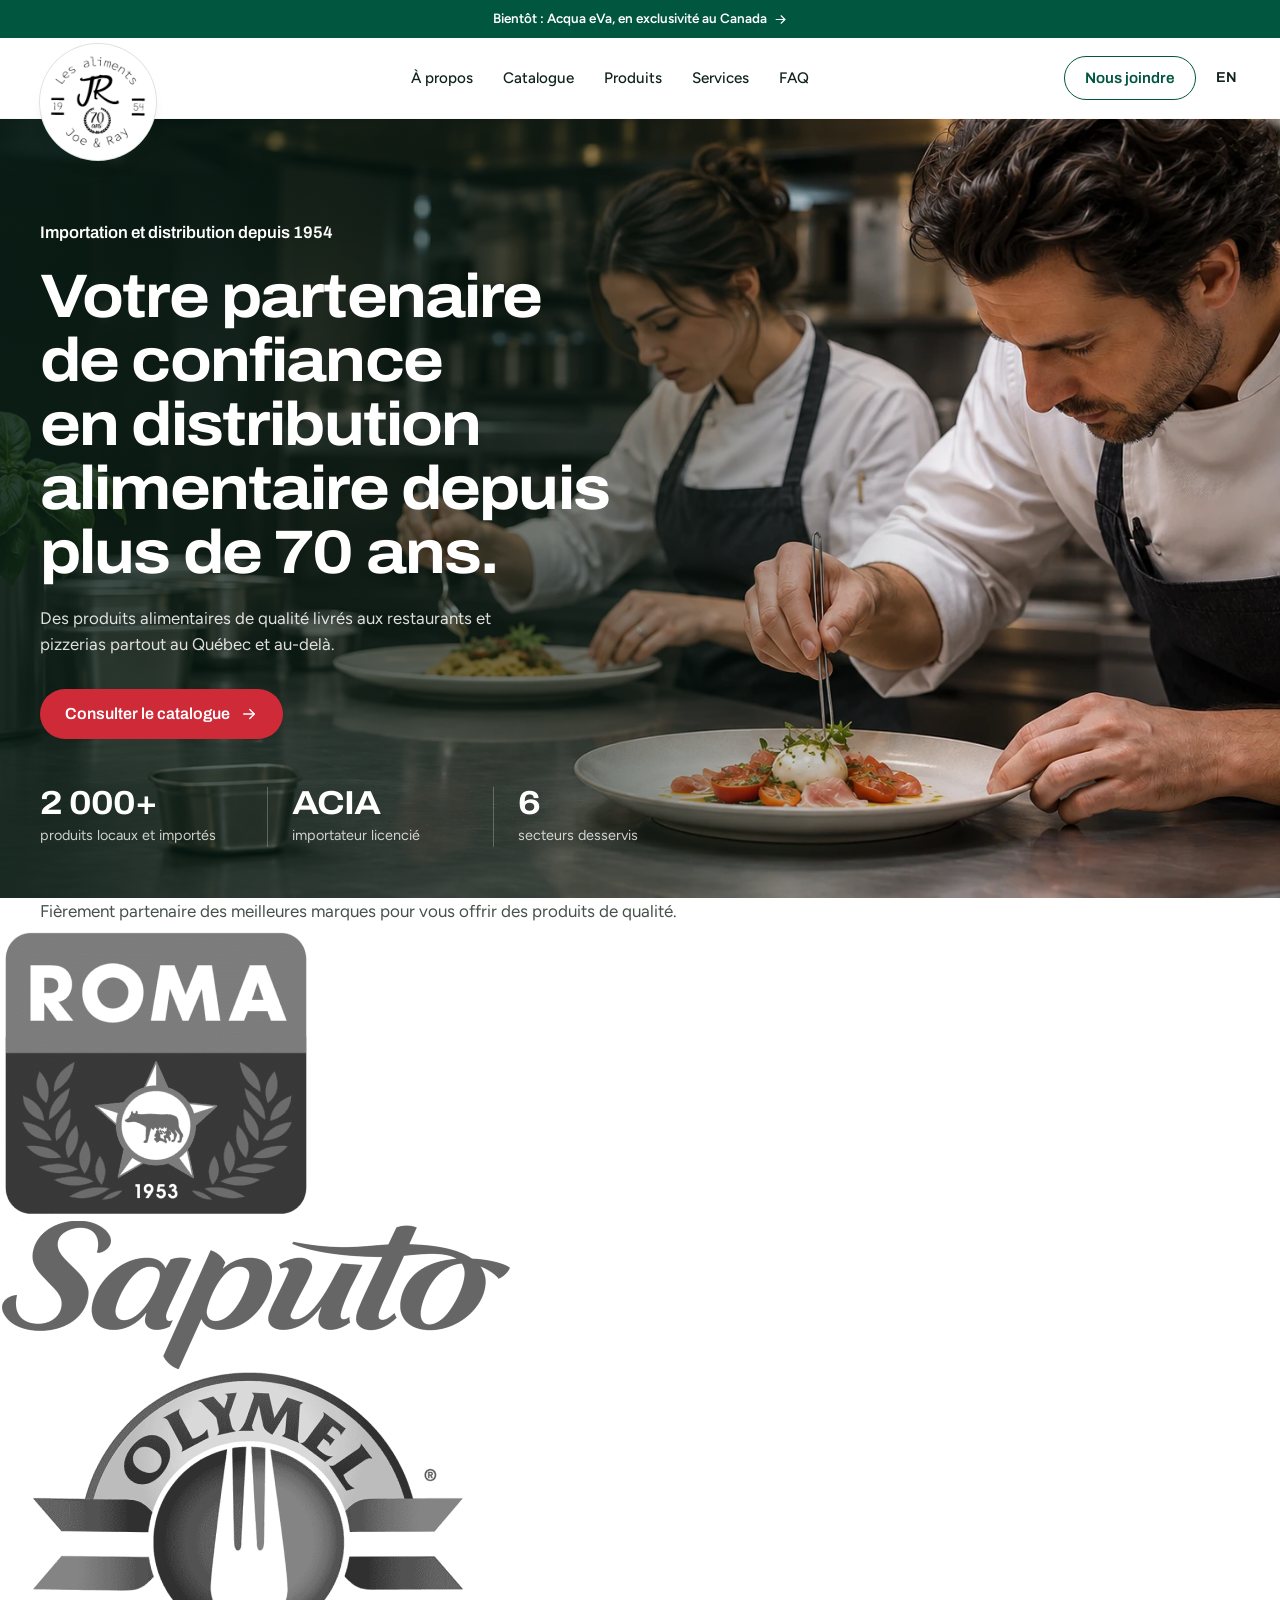
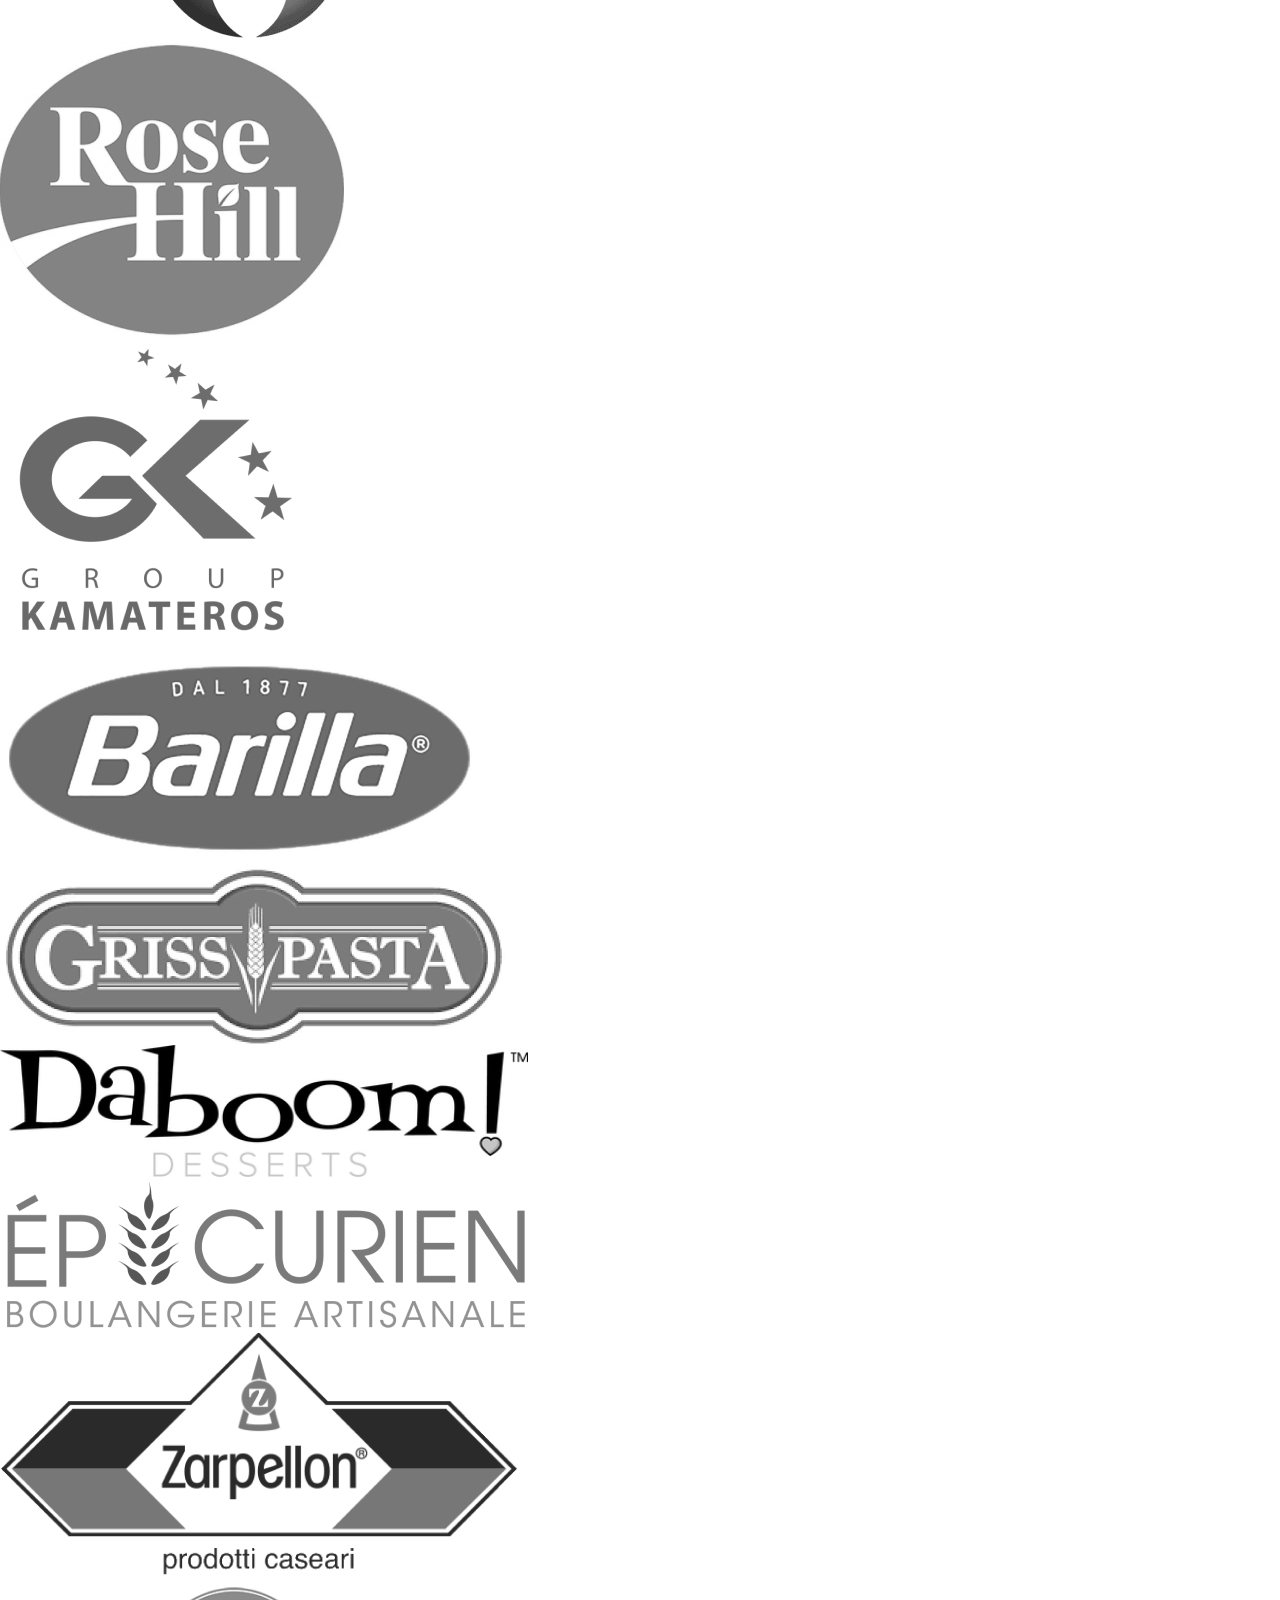
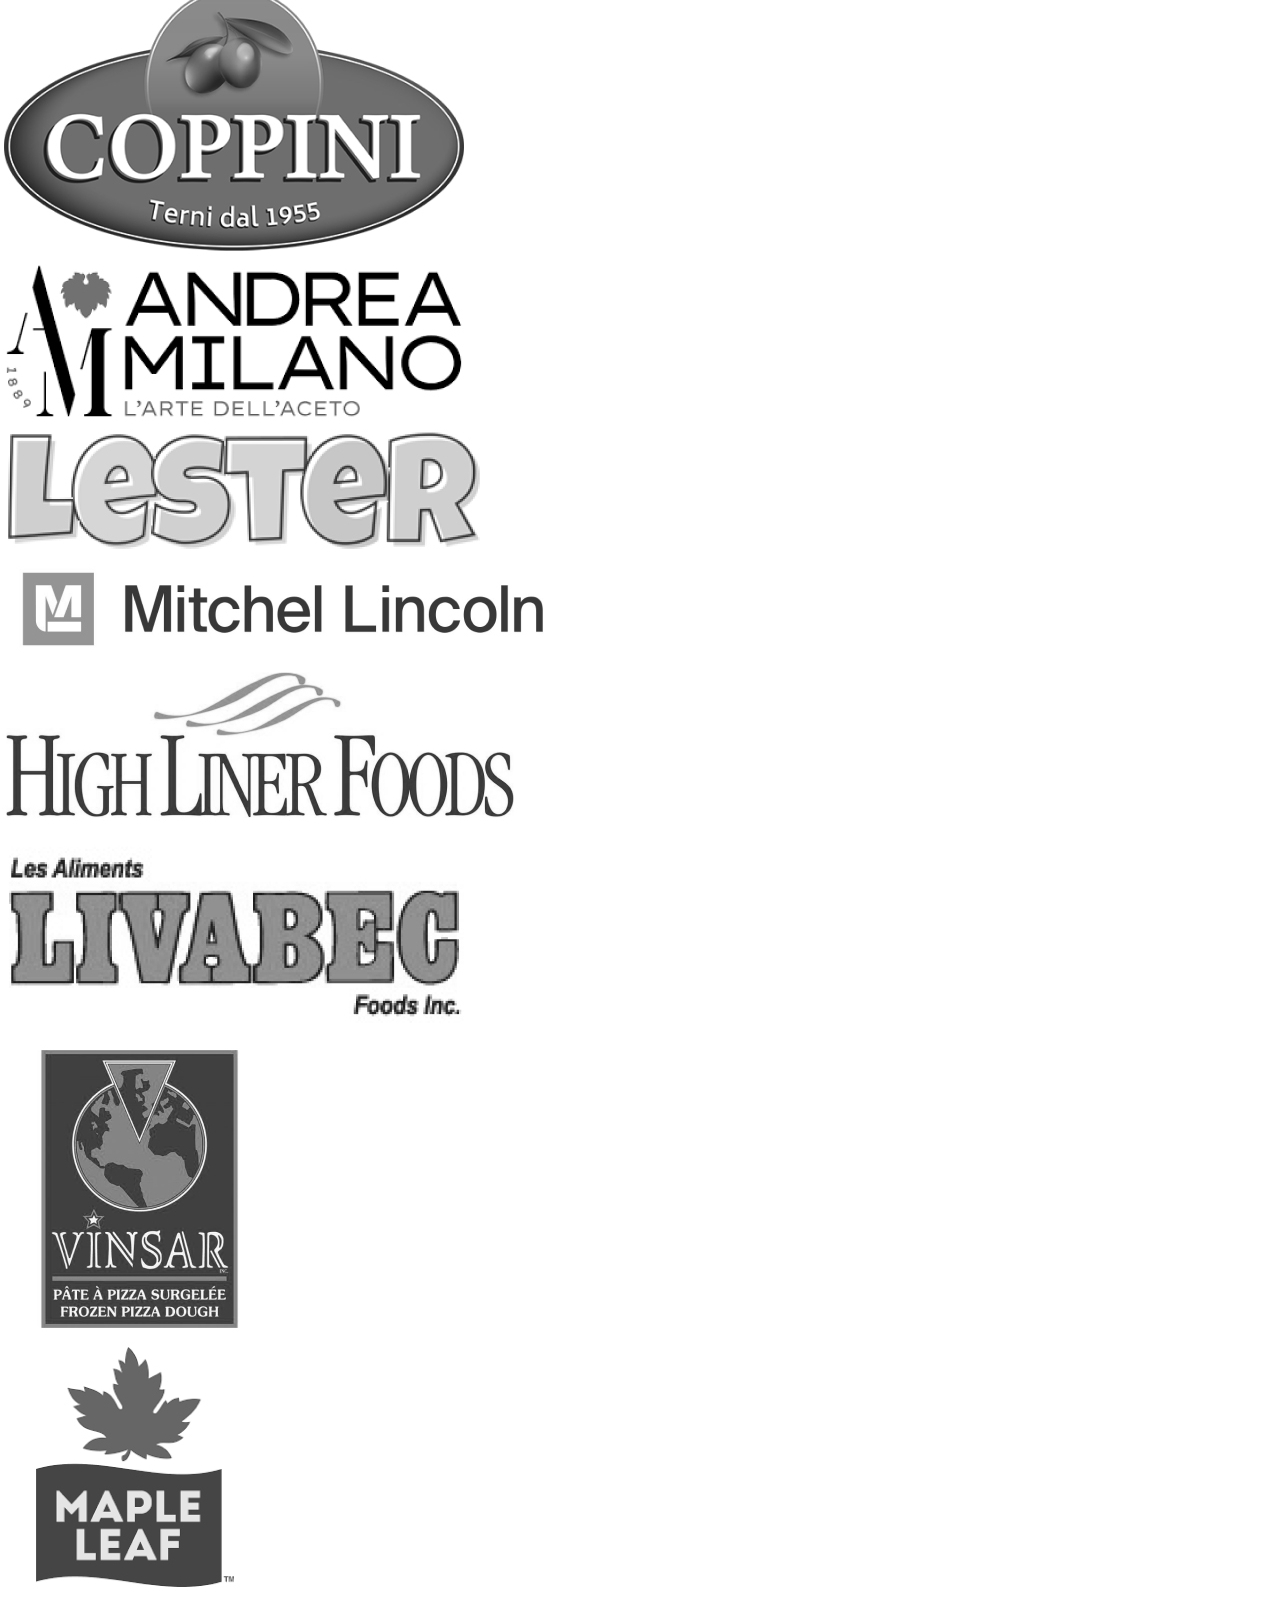
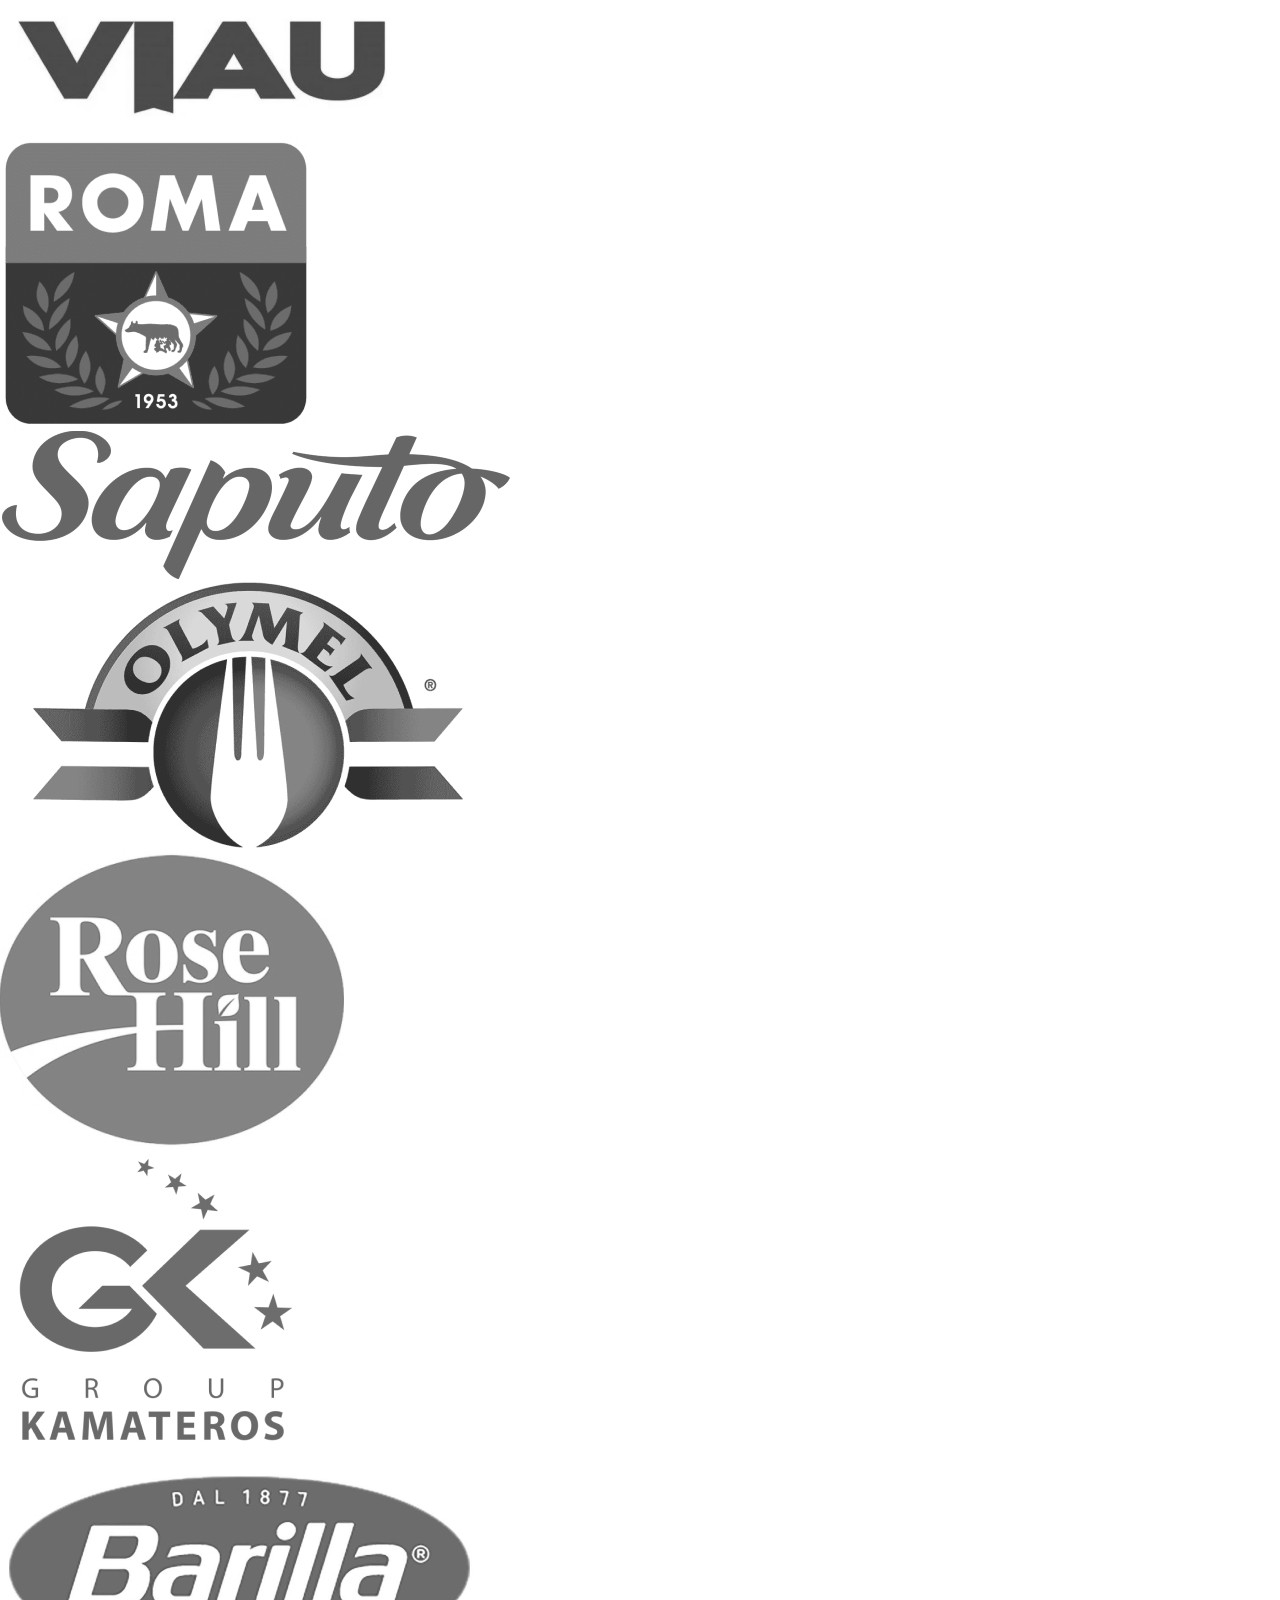
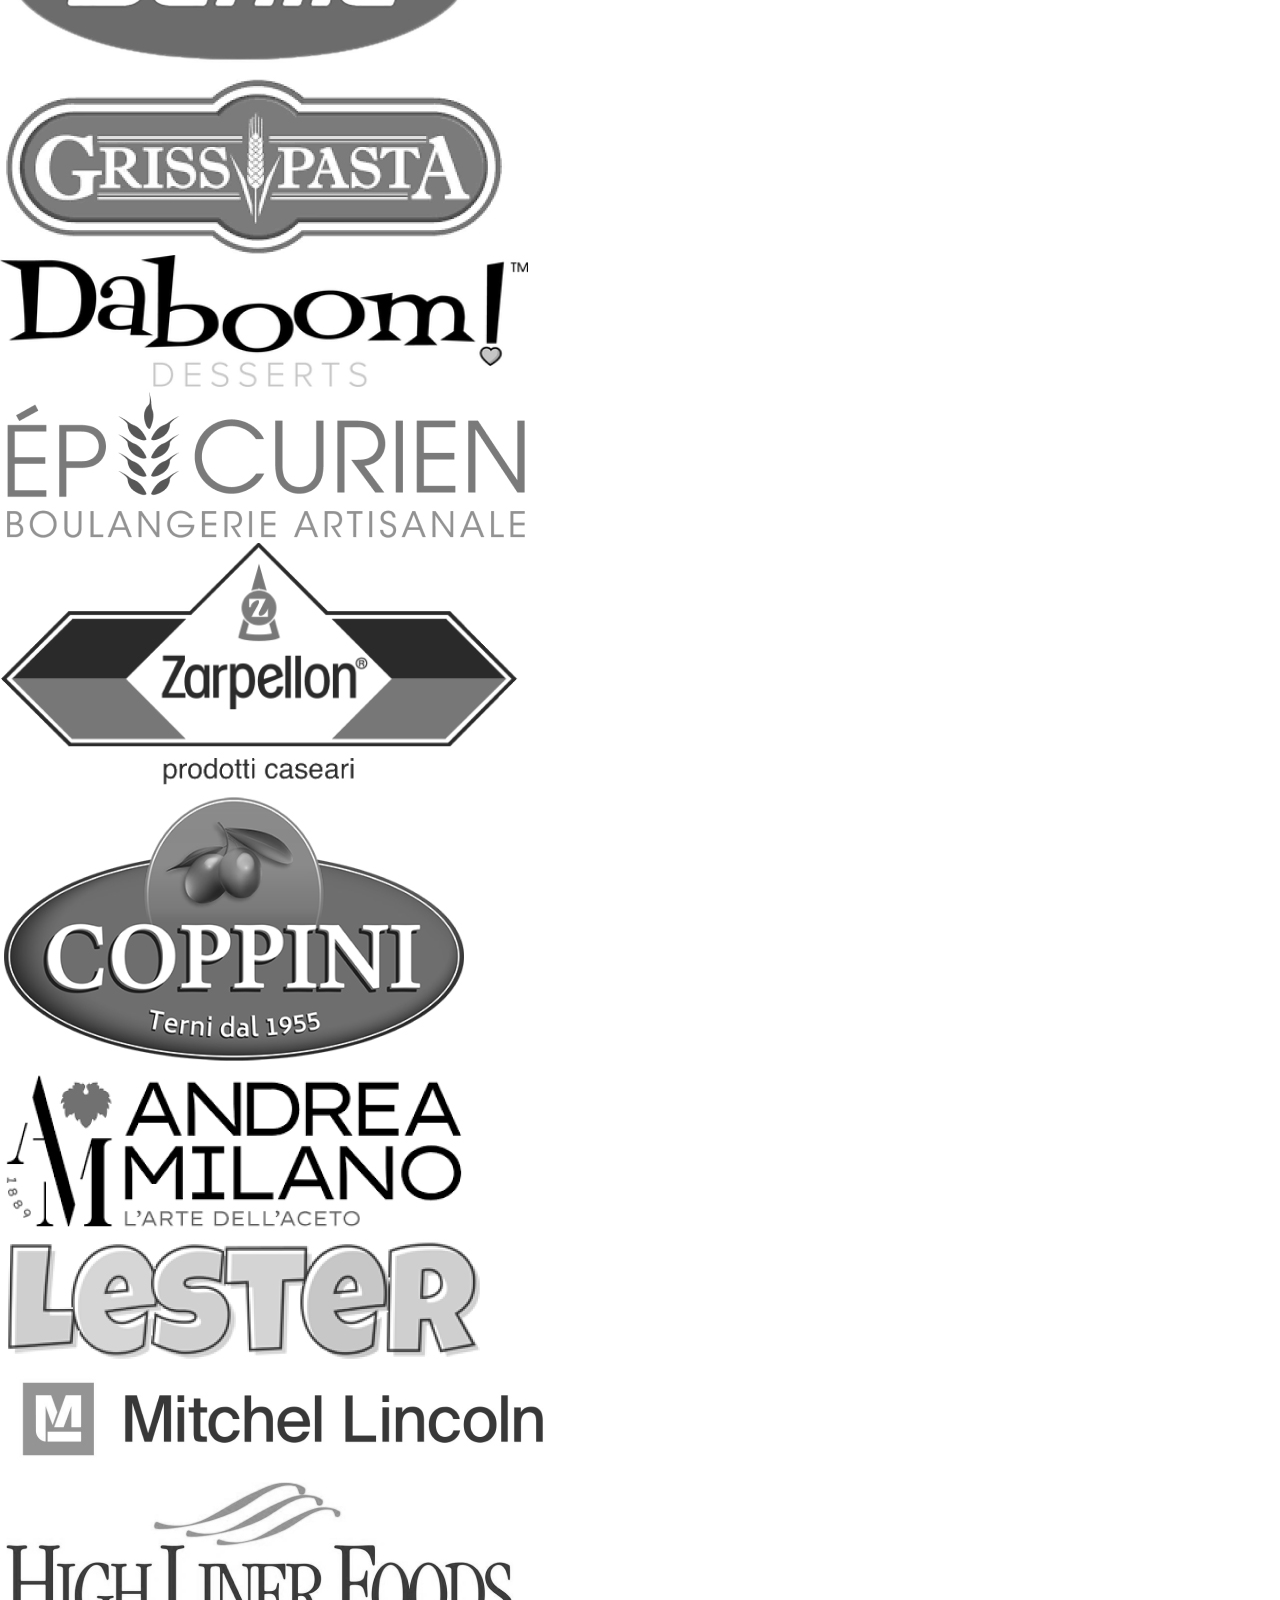
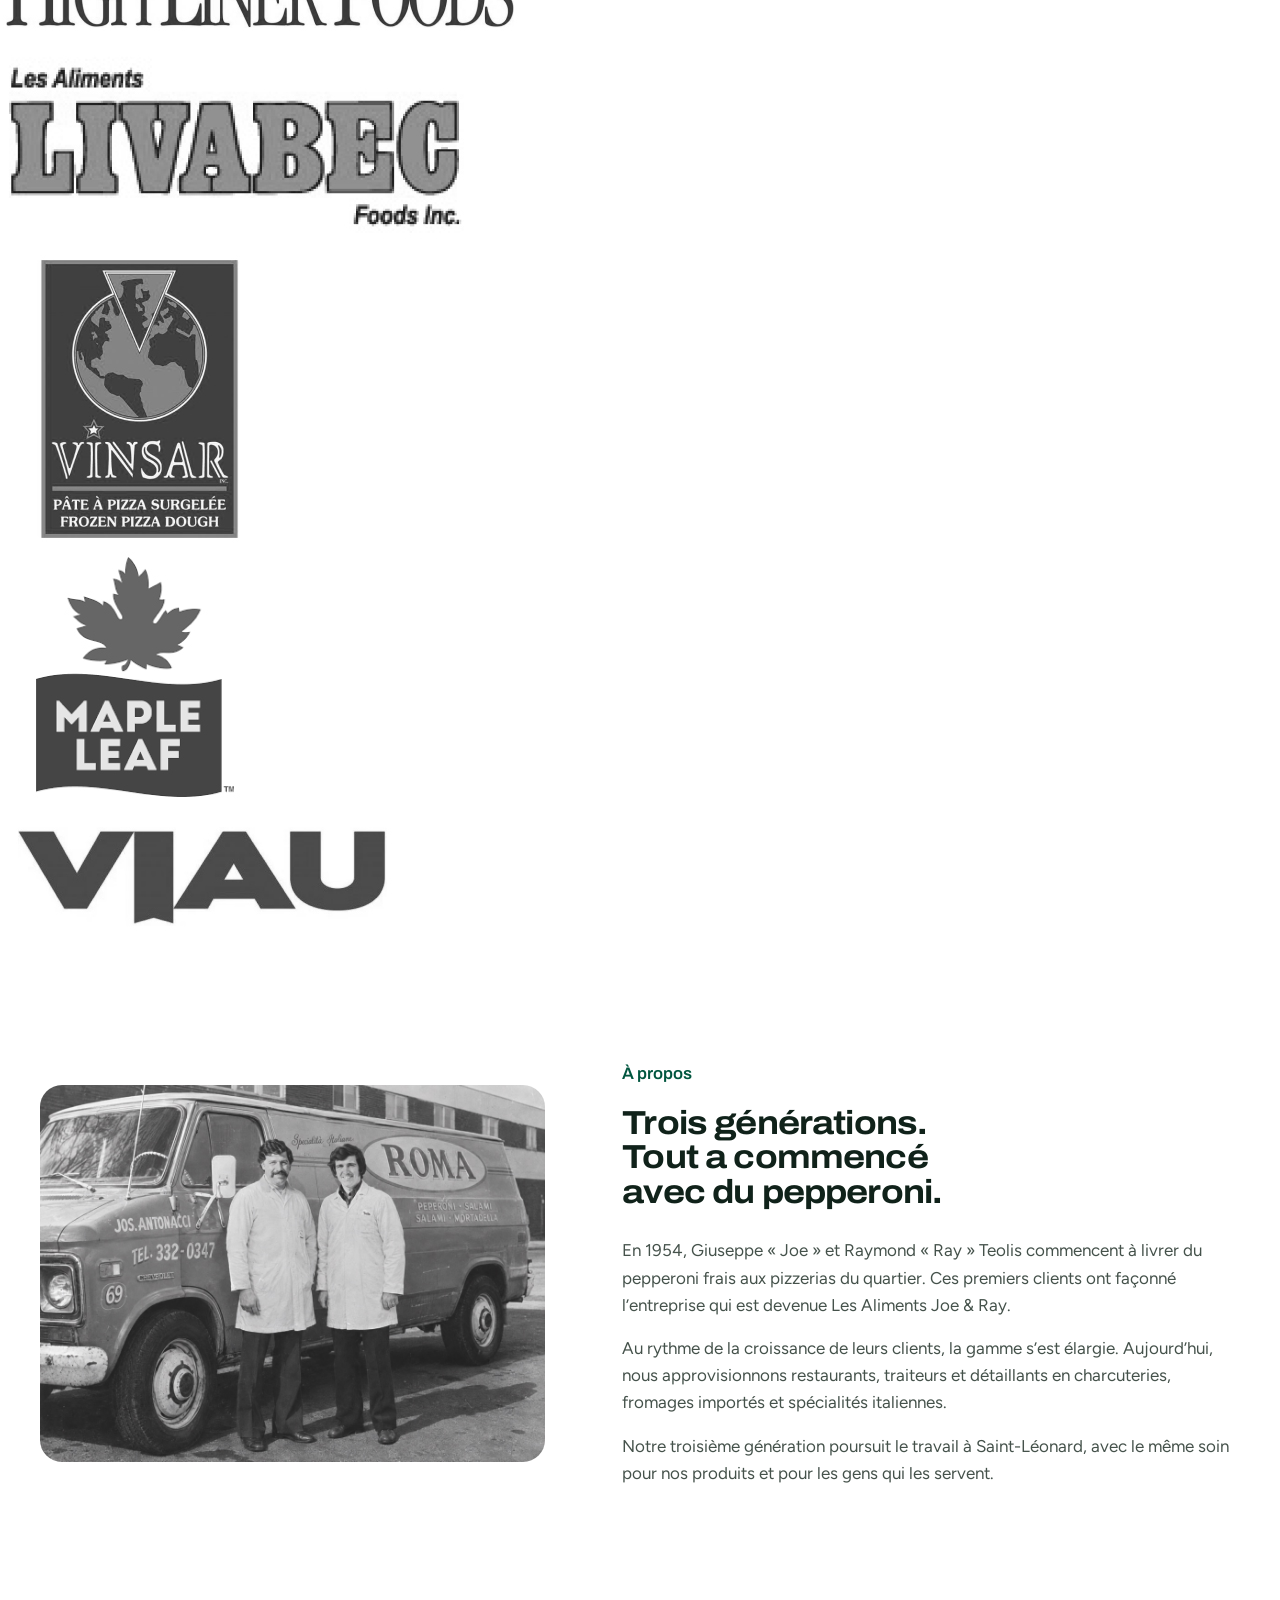
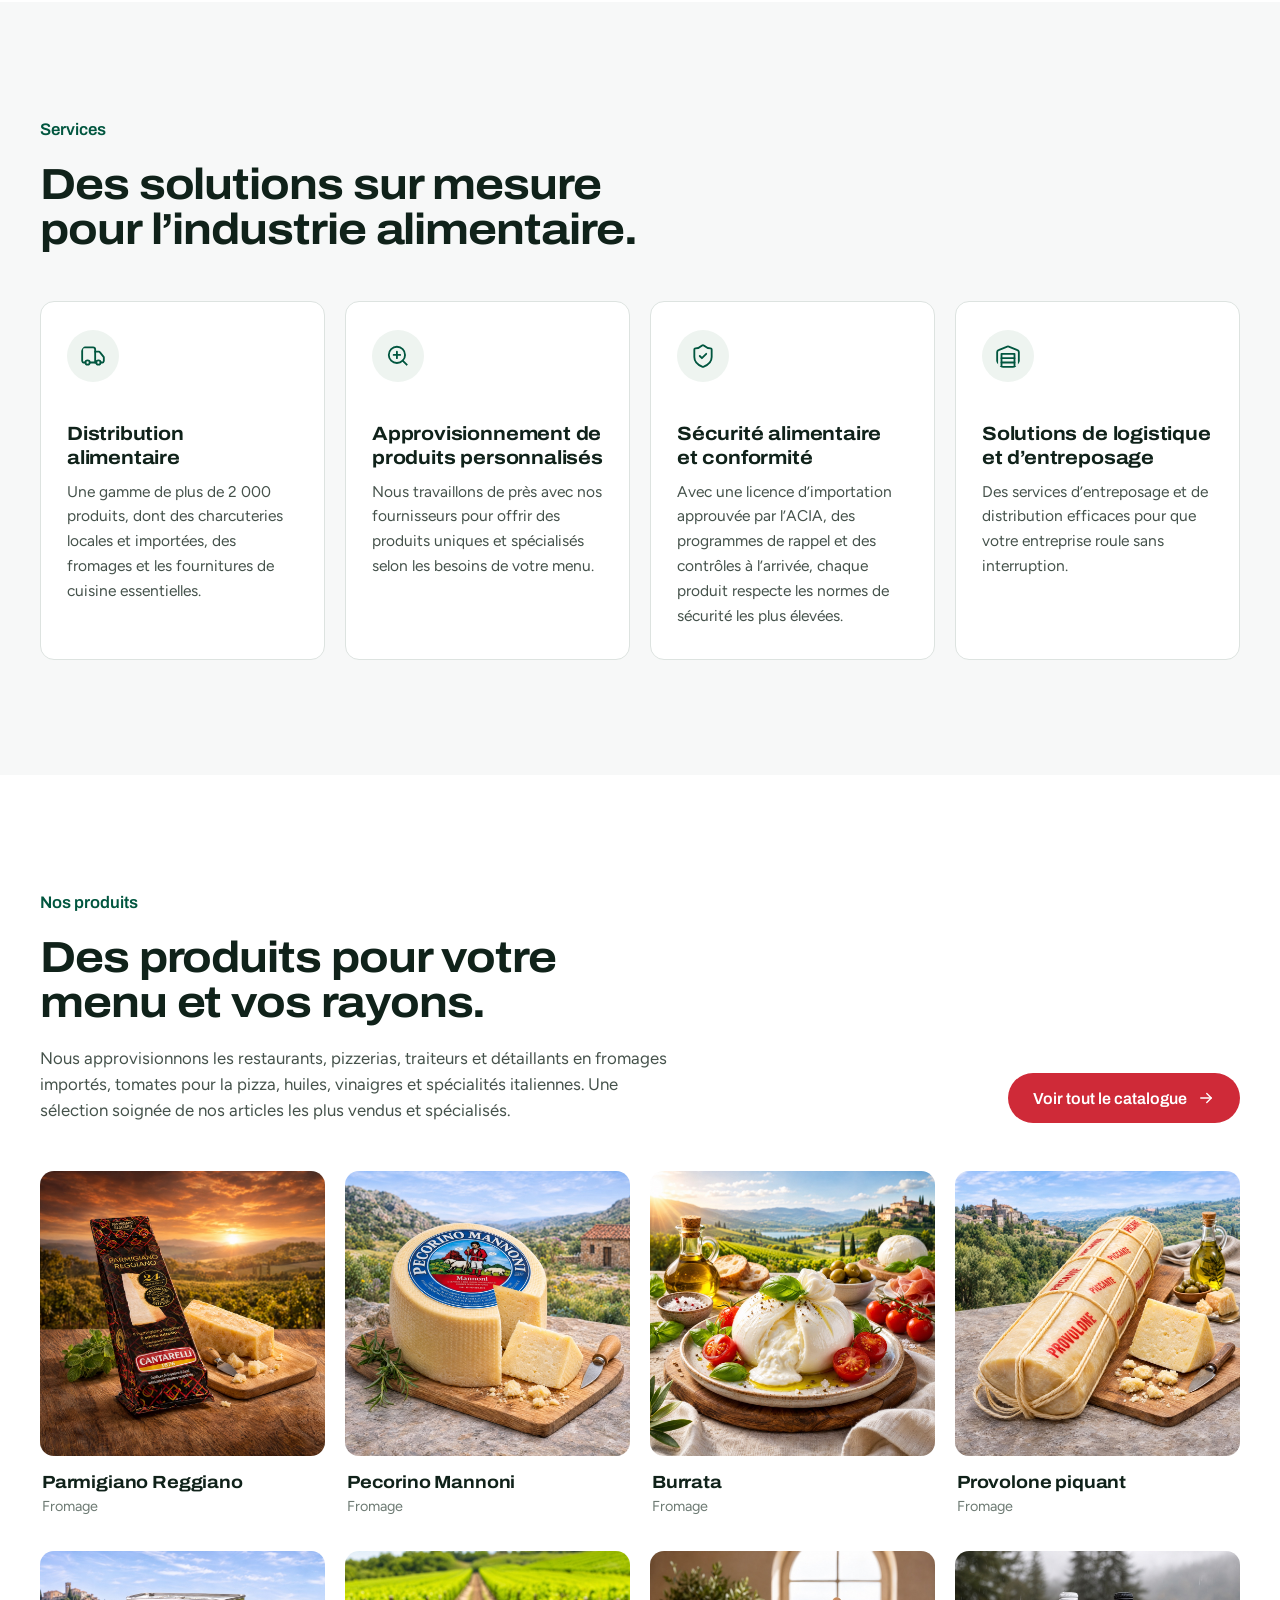
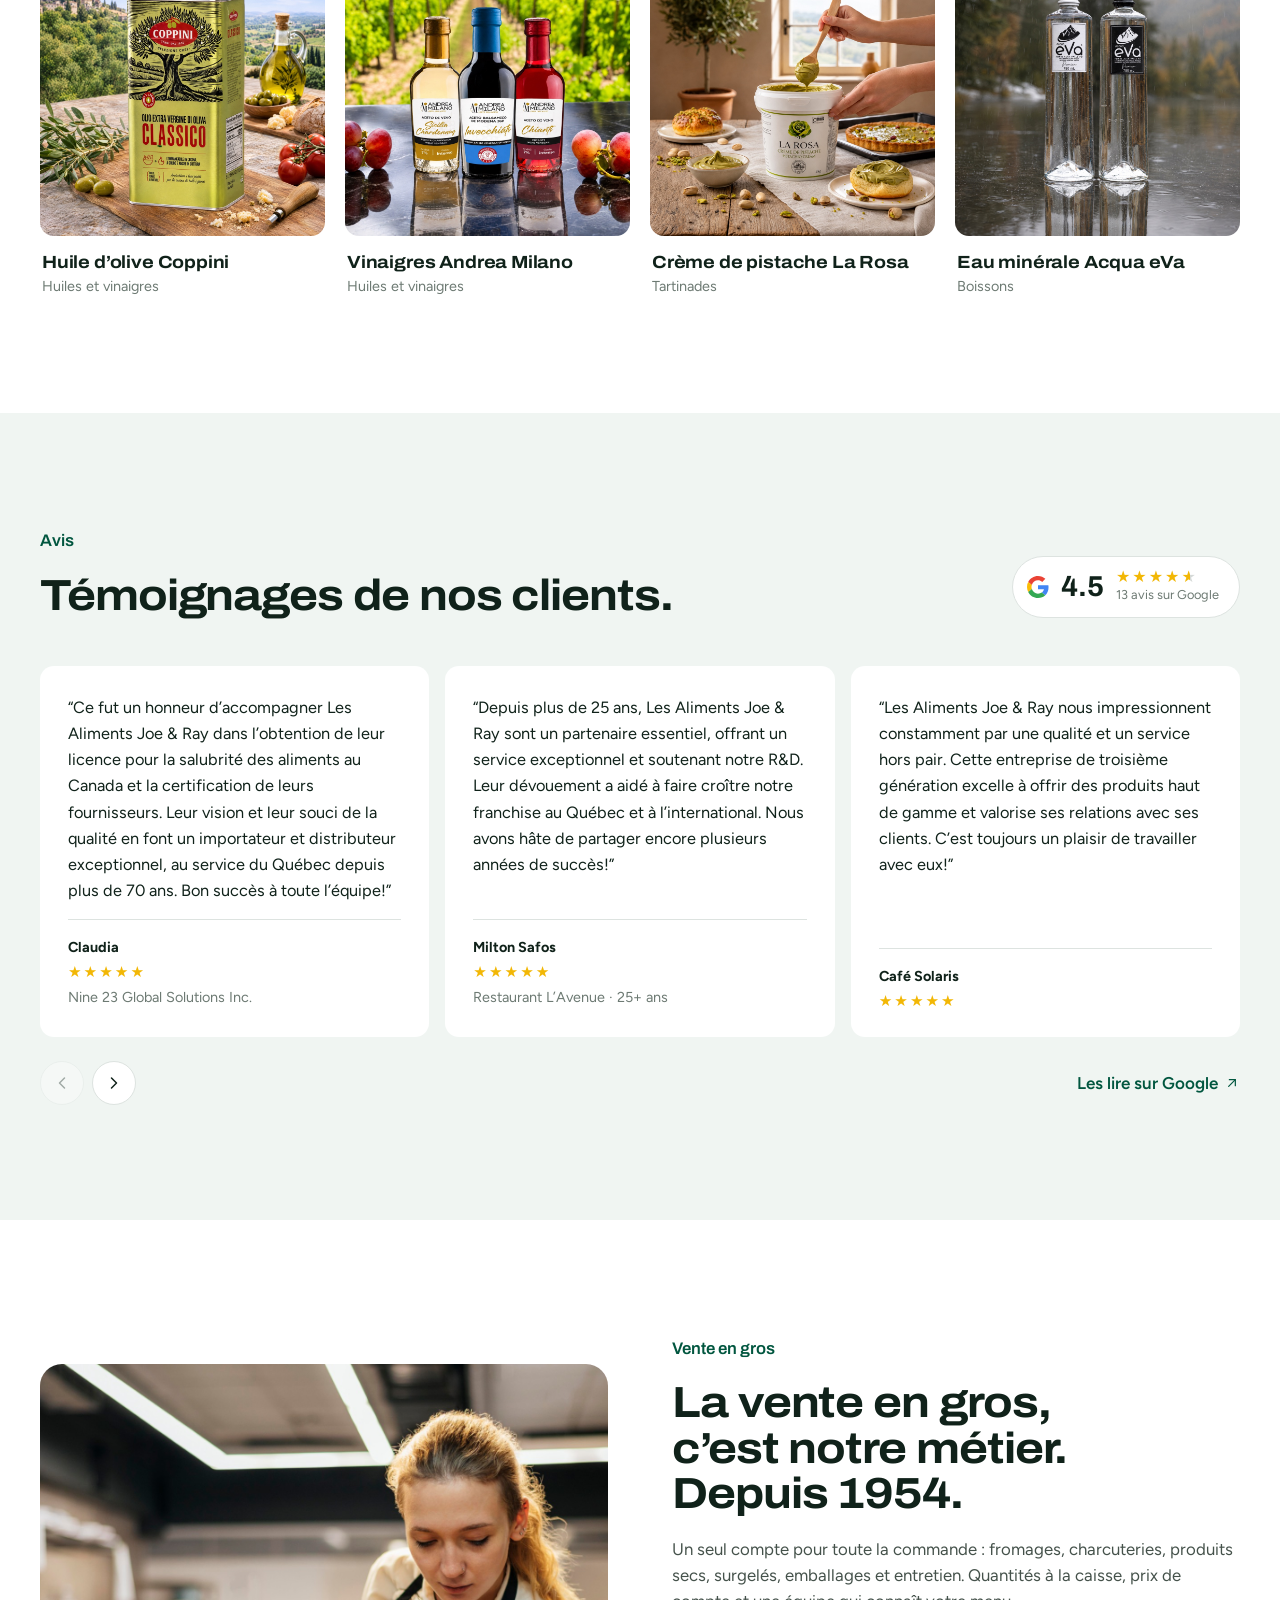
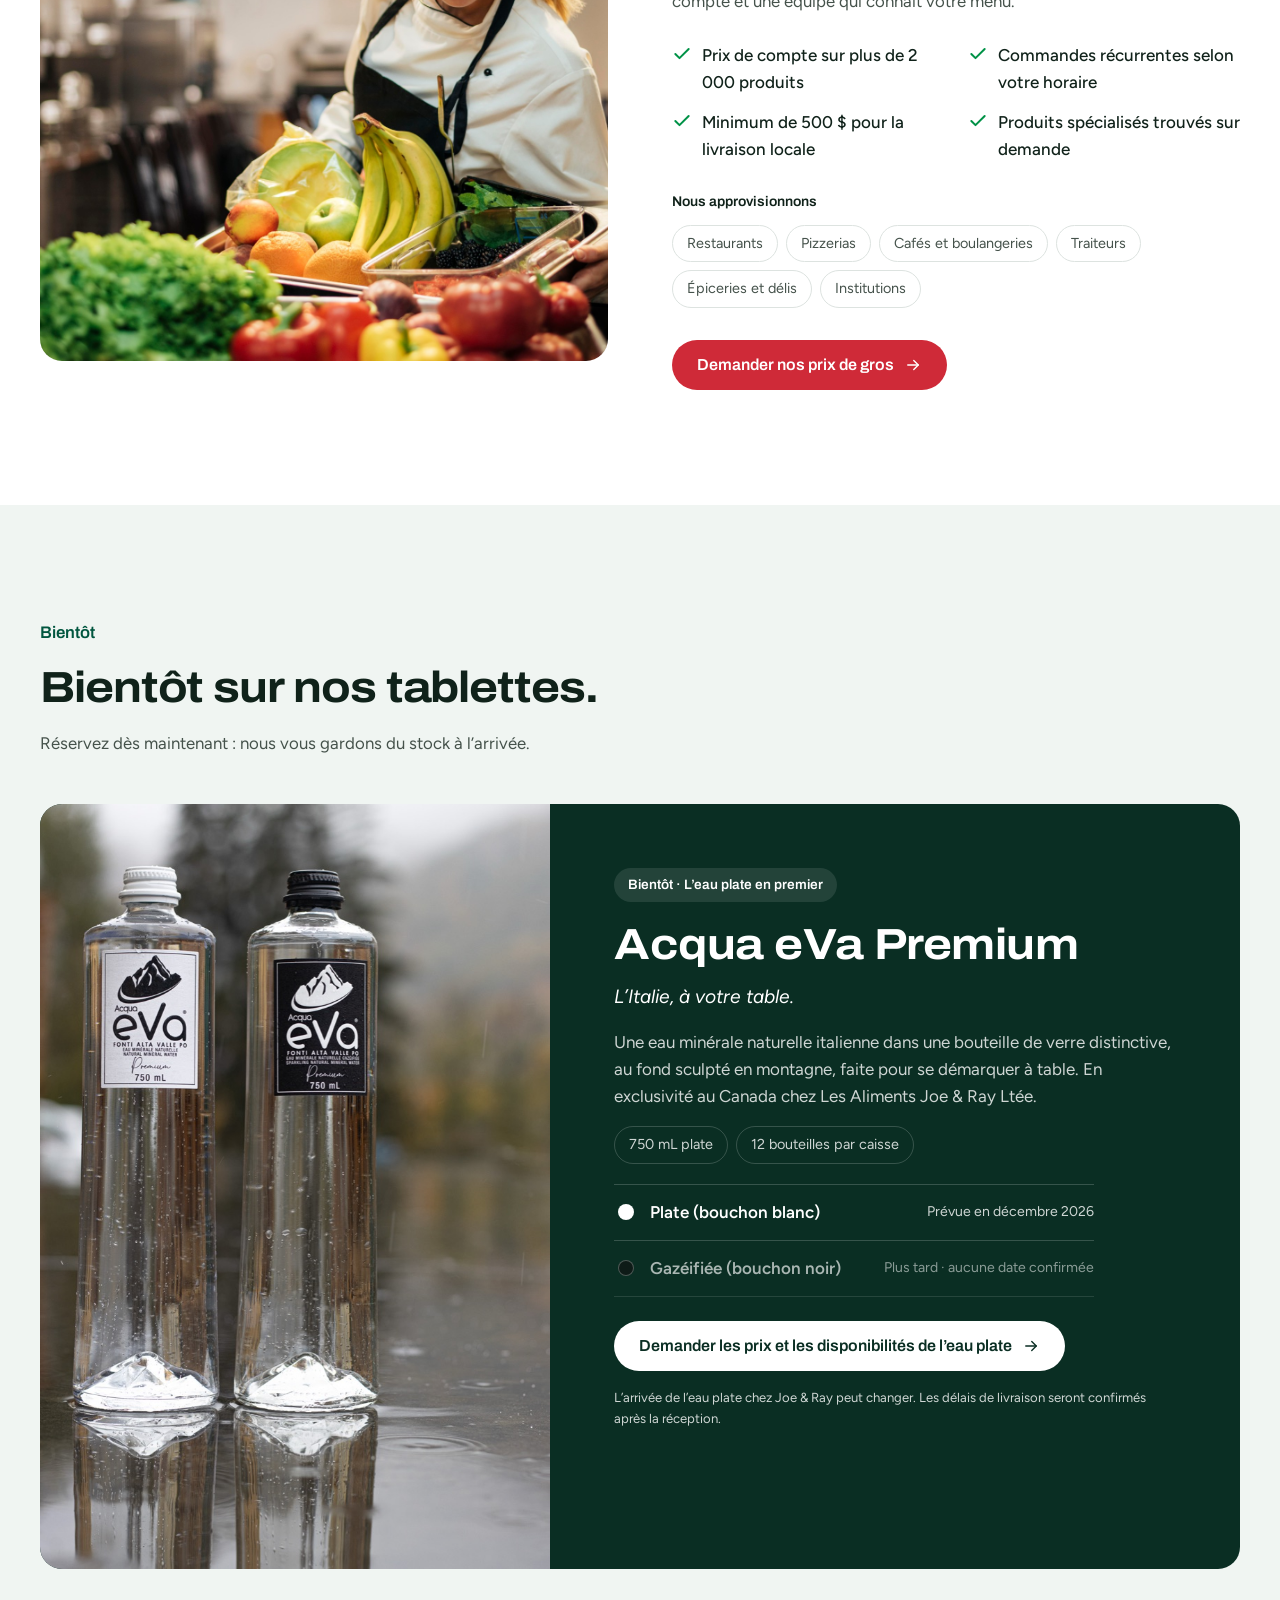
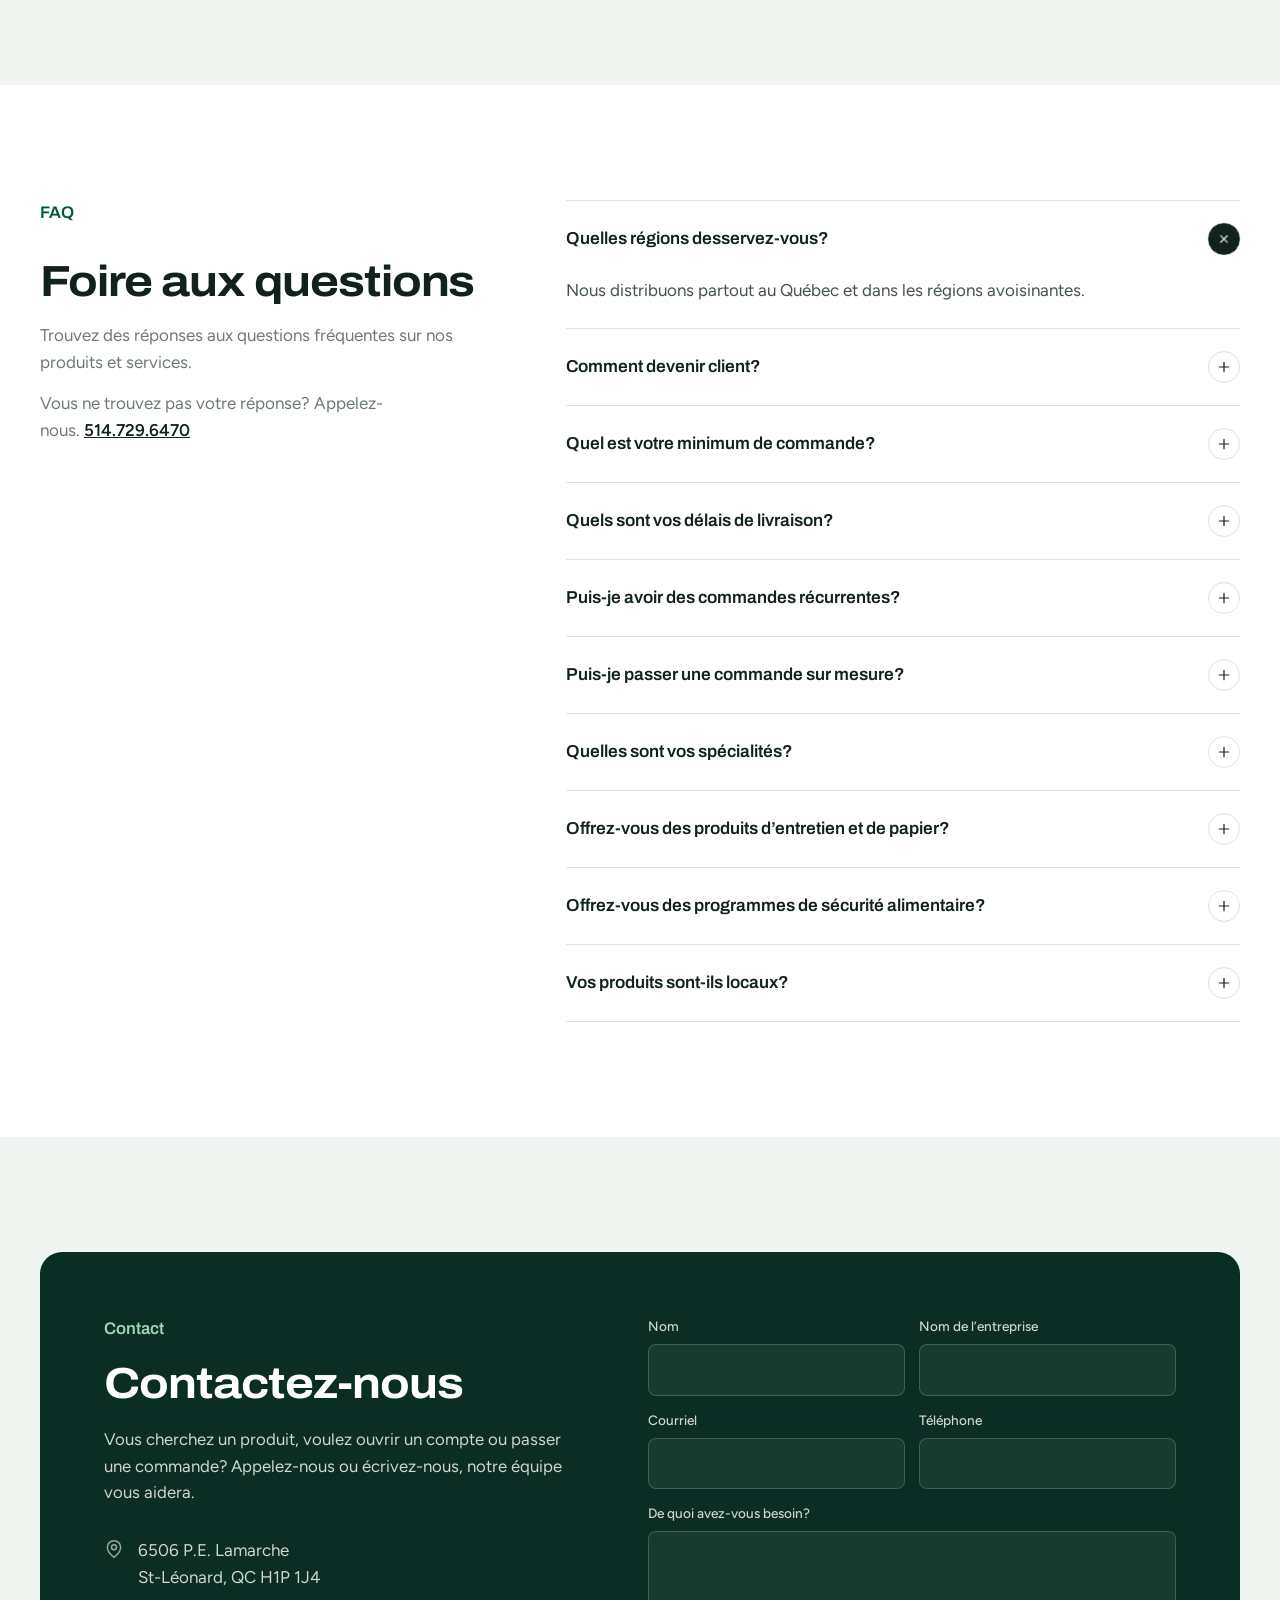
==== commit 3238117f: "Launch prep: full hero only, Web3Forms contact form, robots.txt, deploy notes - Remove the boxed her" ====
--- a/fr/index.html
+++ b/fr/index.html
@@ -21,8 +21,8 @@
 <link rel="preconnect" href="https://fonts.googleapis.com">
 <link rel="preconnect" href="https://fonts.gstatic.com" crossorigin>
 <link rel="stylesheet" href="https://fonts.googleapis.com/css2?family=Archivo:wdth,wght@100,500;100,600;112,600;112,700&family=Figtree:wght@400;500;600&display=swap">
-<link rel="stylesheet" href="/assets/css/site.css?v=65943878">
-<script src="/assets/js/site.js?v=d5d91cc8" defer></script>
+<link rel="stylesheet" href="/assets/css/site.css?v=8525b1f0">
+<script src="/assets/js/site.js?v=eed13e20" defer></script>
 <script type="application/ld+json">{"@context": "https://schema.org", "@type": "WholesaleStore", "name": "Les Aliments Joe & Ray", "legalName": "Les Aliments Joe & Ray Ltée", "url": "https://alimentsjoeandray.com/fr/", "logo": "https://alimentsjoeandray.com/assets/img/logo.png", "image": "https://alimentsjoeandray.com/assets/img/hero-full.webp", "foundingDate": "1954", "telephone": "+1-514-729-6470", "faxNumber": "+1-514-376-9167", "description": "Importateur et distributeur familial à Saint-Léonard au service des restaurants, pizzerias, traiteurs et détaillants du Québec. Plus de 2 000 produits. Licence de l’ACIA.", "areaServed": "Quebec", "address": {"@type": "PostalAddress", "streetAddress": "6506 P.E. Lamarche", "addressLocality": "Saint-Léonard", "addressRegion": "QC", "postalCode": "H1P 1J4", "addressCountry": "CA"}}</script><script type="application/ld+json">{"@context": "https://schema.org", "@type": "FAQPage", "mainEntity": [{"@type": "Question", "name": "Quelles régions desservez-vous?", "acceptedAnswer": {"@type": "Answer", "text": "Nous distribuons partout au Québec et dans les régions avoisinantes."}}, {"@type": "Question", "name": "Comment devenir client?", "acceptedAnswer": {"@type": "Answer", "text": "Remplissez le formulaire ci-dessous ou appelez-nous au 514.729.6470. Nous ouvrirons votre compte et vos prix."}}, {"@type": "Question", "name": "Quel est votre minimum de commande?", "acceptedAnswer": {"@type": "Answer", "text": "500 $ pour les livraisons locales."}}, {"@type": "Question", "name": "Quels sont vos délais de livraison?", "acceptedAnswer": {"@type": "Answer", "text": "Les délais de livraison varient selon l’emplacement. Appelez-nous au 514.729.6470 pour connaître l’horaire de votre secteur."}}, {"@type": "Question", "name": "Puis-je avoir des commandes récurrentes?", "acceptedAnswer": {"@type": "Answer", "text": "Oui. Nous offrons des livraisons récurrentes selon l’horaire de votre cuisine."}}, {"@type": "Question", "name": "Puis-je passer une commande sur mesure?", "acceptedAnswer": {"@type": "Answer", "text": "Oui. Nous collaborons avec nos fournisseurs pour trouver des produits spécialisés pour votre entreprise."}}, {"@type": "Question", "name": "Quelles sont vos spécialités?", "acceptedAnswer": {"@type": "Answer", "text": "Les charcuteries, les fromages et les produits importés, surtout italiens."}}, {"@type": "Question", "name": "Offrez-vous des produits d’entretien et de papier?", "acceptedAnswer": {"@type": "Answer", "text": "Oui, une large gamme de produits d’entretien, d’emballage et de papier pour les entreprises alimentaires."}}, {"@type": "Question", "name": "Offrez-vous des programmes de sécurité alimentaire?", "acceptedAnswer": {"@type": "Answer", "text": "Oui. Nous détenons une licence d’importation de l’ACIA et appliquons des programmes de sécurité alimentaire et de rappel."}}, {"@type": "Question", "name": "Vos produits sont-ils locaux?", "acceptedAnswer": {"@type": "Answer", "text": "Nous offrons un mélange de produits locaux et importés selon vos besoins."}}]}</script>
 </head><body data-page="home">
 <svg width="0" height="0" style="position:absolute" aria-hidden="true"><defs>
@@ -74,7 +74,7 @@
   </div>
 </header>
 <main id="main">
-<section class="hero" data-hero="full">
+<section class="hero">
   <div class="wrap hero-inner">
     <div class="hero-copy">
       <p class="eyebrow">Importation et distribution depuis 1954</p>
@@ -86,8 +86,7 @@
       <ul class="hero-stats" aria-label="Les Aliments Joe &amp; Ray en chiffres"><li><strong>2 000+</strong><span>produits locaux et importés</span></li><li><strong>ACIA</strong><span>importateur licencié</span></li><li><strong>6</strong><span>secteurs desservis</span></li></ul>
     </div>
     <figure class="hero-media">
-      <img class="hero-img-full" src="/assets/img/hero-full.webp" alt="Deux chefs dressent de la burrata, des tomates et des pâtes sur un comptoir en inox" width="1774" height="887" fetchpriority="high">
-      <img class="hero-img-boxed" src="/assets/img/hero-boxed.webp" alt="Deux employés d’entrepôt révisent une commande sur une planchette, près de palettes et d’étagères de produits alimentaires" width="1672" height="941" loading="lazy">
+      <img src="/assets/img/hero-full.webp" alt="Deux chefs dressent de la burrata, des tomates et des pâtes sur un comptoir en inox" width="1774" height="887" fetchpriority="high">
     </figure>
   </div>
 </section>
@@ -110,9 +109,6 @@
   </div>
 </section>
 
-<section class="trust" aria-label="Les Aliments Joe &amp; Ray en chiffres">
-  <div class="wrap"><ul class="trust-list"><li><strong>70+</strong><span>ans au service du Québec</span></li><li><strong>6</strong><span>secteurs desservis</span></li><li><strong>2 000+</strong><span>produits locaux et importés</span></li><li><strong>ACIA</strong><span>importateur licencié</span></li></ul></div>
-</section>
 
 <section class="section" id="services">
   <div class="wrap">
@@ -375,9 +371,9 @@
   <li><svg class="i" aria-hidden="true"><use href="#i-phone"/></svg><span><a href="tel:+15147296470">514.729.6470</a><br><a href="tel:+15143762109">514.376.2109</a></span></li>
   <li><svg class="i" aria-hidden="true"><use href="#i-fax"/></svg><span><span class="sr-only">Téléc. </span>514.376.9167</span></li>
 </ul>
-        <ul class="social" aria-label="Suivez-nous"><li><a href="https://alimentsjoeandray.com/#" target="_blank" rel="noopener" aria-label="Facebook"><svg class="i" aria-hidden="true"><use href="#i-facebook"/></svg></a></li><li><a href="https://alimentsjoeandray.com/#" target="_blank" rel="noopener" aria-label="Instagram"><svg class="i" aria-hidden="true"><use href="#i-instagram"/></svg></a></li></ul>
-      </div>
-      <form class="form" data-state="idle" data-endpoint="https://formspree.io/f/YOUR_FORM_ID" method="post" action="https://formspree.io/f/YOUR_FORM_ID"
+        <ul class="social" aria-label="Suivez-nous"><li><a href="https://www.facebook.com/alimentsjoeandray" target="_blank" rel="noopener" aria-label="Facebook"><svg class="i" aria-hidden="true"><use href="#i-facebook"/></svg></a></li><li><a href="https://www.instagram.com/alimjoeandray/" target="_blank" rel="noopener" aria-label="Instagram"><svg class="i" aria-hidden="true"><use href="#i-instagram"/></svg></a></li></ul>
+      </div>
+      <form class="form" data-state="idle" data-endpoint="https://api.web3forms.com/submit" method="post" action="https://api.web3forms.com/submit"
             data-item-prefix="J’aimerais un prix pour">
         <div class="form-fields">
           <label><span>Nom</span><input name="name" autocomplete="name" required></label>
@@ -386,6 +382,10 @@
           <label><span>Téléphone</span><input name="phone" type="tel" autocomplete="tel"></label>
           <label class="full"><span>De quoi avez-vous besoin?</span><textarea name="message" rows="4" required></textarea></label>
           <input type="hidden" name="language" value="fr">
+          <input type="hidden" name="access_key" value="a0b1bf71-ea83-4c3b-9a6c-3a203b91f599">
+          <input type="hidden" name="subject" value="Nouveau message du site Joe &amp; Ray">
+          <input type="hidden" name="from_name" value="Les Aliments Joe &amp; Ray">
+          <input type="checkbox" name="botcheck" class="hp" tabindex="-1" autocomplete="off" aria-hidden="true">
           <button class="btn btn-light full" type="submit">
             <span class="when-idle">Envoyer <svg class="i" aria-hidden="true"><use href="#i-send"/></svg></span>
             <span class="when-sending">Envoi…</span>
@@ -407,7 +407,7 @@
     <div>
       <img class="foot-logo" src="/assets/img/logo-mark.png?v=e575352b" alt="Les Aliments Joe &amp; Ray" width="120" height="120" loading="lazy">
       <p class="muted">Importateur et distributeur familial au service des restaurants, pizzerias et détaillants du Québec depuis 1954.</p>
-      <ul class="social" aria-label="Suivez-nous"><li><a href="https://alimentsjoeandray.com/#" target="_blank" rel="noopener" aria-label="Facebook"><svg class="i" aria-hidden="true"><use href="#i-facebook"/></svg></a></li><li><a href="https://alimentsjoeandray.com/#" target="_blank" rel="noopener" aria-label="Instagram"><svg class="i" aria-hidden="true"><use href="#i-instagram"/></svg></a></li></ul>
+      <ul class="social" aria-label="Suivez-nous"><li><a href="https://www.facebook.com/alimentsjoeandray" target="_blank" rel="noopener" aria-label="Facebook"><svg class="i" aria-hidden="true"><use href="#i-facebook"/></svg></a></li><li><a href="https://www.instagram.com/alimjoeandray/" target="_blank" rel="noopener" aria-label="Instagram"><svg class="i" aria-hidden="true"><use href="#i-instagram"/></svg></a></li></ul>
     </div>
     <details class="foot-acc" open>
       <summary><h2 class="foot-h">Explorer</h2><svg class="i foot-acc-icon" aria-hidden="true"><use href="#i-plus"/></svg></summary>
--- a/assets/css/site.css
+++ b/assets/css/site.css
@@ -127,66 +127,37 @@
 }
 
 /* ---------- hero ---------- */
-/* One markup, two layouts, picked by data-hero (copy.json site.hero_layout, or ?hero= to preview). */
 .hero { position: relative; }
 .hero h1 { max-width: 16ch; }
 .hero .lead { max-width: 46ch; }
 .hero-media { margin: 0; }
 .hero-media img { width: 100%; height: 100%; object-fit: cover; }
-.hero[data-hero="full"] .hero-img-boxed, .hero[data-hero="boxed"] .hero-img-full { display: none; }
-
-/* full: photo edge to edge, headline over a dark wash */
-.hero[data-hero="full"] { display: flex; align-items: flex-end; min-height: min(calc(100svh - var(--top)), 780px); padding: clamp(72px, 8vw, 112px) 0 clamp(36px, 4vw, 56px); overflow: hidden; isolation: isolate; }
-.hero[data-hero="full"] .hero-media { position: absolute; inset: 0; z-index: -1; }
-.hero[data-hero="full"] .hero-media img { object-position: 60% 50%; }
-.hero[data-hero="full"] .hero-media::after { content: ""; position: absolute; inset: 0; background: linear-gradient(90deg, rgb(8 30 22 / .82) 0%, rgb(8 30 22 / .5) 45%, rgb(8 30 22 / 0) 75%); }
-.hero[data-hero="full"] .hero-copy { max-width: 680px; }
-.hero-stats { display: none; }
-.hero[data-hero="full"] .hero-stats { display: grid; grid-template-columns: repeat(3, 1fr); max-width: 760px; margin-top: clamp(32px, 4vw, 48px); }
+/* photo edge to edge, headline over a dark wash */
+.hero { display: flex; align-items: flex-end; min-height: min(calc(100svh - var(--top)), 780px); padding: clamp(72px, 8vw, 112px) 0 clamp(36px, 4vw, 56px); overflow: hidden; isolation: isolate; }
+.hero .hero-media { position: absolute; inset: 0; z-index: -1; }
+.hero .hero-media img { object-position: 60% 50%; }
+.hero .hero-media::after { content: ""; position: absolute; inset: 0; background: linear-gradient(90deg, rgb(8 30 22 / .82) 0%, rgb(8 30 22 / .5) 45%, rgb(8 30 22 / 0) 75%); }
+.hero .hero-copy { max-width: 680px; }
+.hero-stats { display: grid; grid-template-columns: repeat(3, 1fr); max-width: 760px; margin-top: clamp(32px, 4vw, 48px); }
 .hero-stats li { display: flex; flex-direction: column; gap: 4px; padding: 0 24px 0 0; }
 .hero-stats li + li { padding-left: 24px; border-left: 1px solid rgb(255 255 255 / .25); }
 .hero-stats strong { font-family: var(--display); font-variation-settings: "wdth" 112; font-weight: 700; font-size: clamp(1.6rem, 2.6vw, 2.2rem); line-height: 1; letter-spacing: -.03em; color: #fff; }
 .hero-stats span { font-size: .9rem; color: rgb(255 255 255 / .78); }
-.hero[data-hero="full"] :is(h1, .eyebrow) { color: #fff; }
-.hero[data-hero="full"] .lead { color: rgb(255 255 255 / .86); }
-.hero[data-hero="full"] .btn-ghost { border-color: rgb(255 255 255 / .45); color: #fff; }
-.hero[data-hero="full"] .btn-ghost:hover { border-color: #fff; }
-
-/* boxed: the original split layout. Text left on a tinted band, near-square photo in a rounded
-   frame right, reaching 5px past the text column and the page edge on each side */
-.hero[data-hero="boxed"] { padding: clamp(40px, 6vw, 88px) 0 clamp(48px, 6vw, 88px); background: var(--mist); }
-.hero[data-hero="boxed"] .hero-inner { display: grid; grid-template-columns: 1.05fr .95fr; gap: clamp(32px, 5vw, 72px); align-items: center; }
-.hero[data-hero="boxed"] h1 { max-width: 14ch; }
-.hero[data-hero="boxed"] .hero-media { border-radius: var(--r-lg); overflow: hidden; aspect-ratio: 1 / 1.02; margin-inline: -5px; }
-.hero[data-hero="boxed"] .hero-media img { object-position: 86% 50%; }
-
-/* ---------- brands: right under the hero ---------- */
-.brands { padding: clamp(40px, 5vw, 64px) 0 0; }
-.brands-head { text-align: center; margin-bottom: 20px; }
-.brands-head p { color: var(--muted); font-size: .95rem; }
-.logo-rail { overflow: hidden; mask-image: linear-gradient(90deg, transparent, #000 8%, #000 92%, transparent); -webkit-mask-image: linear-gradient(90deg, transparent, #000 8%, #000 92%, transparent); }
-.logo-track { display: flex; align-items: center; width: max-content; gap: 48px; animation: marquee 60s linear infinite; }
-.logo-track a { display: grid; place-items: center; width: 140px; height: 80px; }
-.logo-track img { max-height: 64px; width: auto; object-fit: contain; mix-blend-mode: multiply; filter: grayscale(1); opacity: .75; transition: filter .2s, opacity .2s; }
-.logo-track a:hover img, .logo-track a:focus-visible img { filter: none; opacity: 1; }
-@keyframes marquee { to { transform: translateX(-50%); } }
-@media (prefers-reduced-motion: reduce) { .logo-track { flex-wrap: wrap; justify-content: center; width: auto; padding-inline: var(--gutter); } .logo-track li[aria-hidden] { display: none; } }
-
-/* ---------- sections ---------- */
+.hero :is(h1, .eyebrow) { color: #fff; }
+.hero .lead { color: rgb(255 255 255 / .86); }
+.hero .btn-ghost { border-color: rgb(255 255 255 / .45); color: #fff; }
+.hero .btn-ghost:hover { border-color: #fff; }
+
 .section { padding: clamp(72px, 9vw, 120px) 0; }
 .section-head { max-width: 760px; margin-bottom: clamp(32px, 4vw, 48px); }
 .section-head.split { max-width: none; display: flex; align-items: end; justify-content: space-between; gap: 24px; }
 .section-head.split > div { max-width: 720px; }
 
 /* section backgrounds alternate so each block reads as its own section:
-   logos + about + numbers (white) > services (near-white grey) > products (white) > reviews (tint) >
+   logos + about (white) > services (near-white grey) > products (white) > reviews (tint) >
    wholesale (white) > coming soon (tint) > FAQ (white) > contact (tint) > footer (white) */
 #testimonials, #coming-soon, #contact { background: var(--mist); }
 #services { background: var(--mist-grey); }
-.trust { padding-bottom: clamp(72px, 9vw, 120px); }
-/* full version: the stats live in the hero instead */
-body:has(.hero[data-hero="full"]) .trust { display: none; }
-body:has(.hero[data-hero="full"]) #about { padding-bottom: clamp(72px, 9vw, 120px); }
 
 /* about */
 .about-grid { display: grid; grid-template-columns: .9fr 1.1fr; gap: clamp(32px, 6vw, 96px); align-items: center; }
@@ -197,13 +168,6 @@
 .about h2 span { display: block; }
 .about-copy p:not(.eyebrow) { max-width: 56ch; }
 .about-copy p + p { margin-top: 16px; }
-
-/* trust bar: under About, before Products */
-.trust-list { display: grid; grid-template-columns: repeat(4, 1fr); border-block: 1px solid var(--line); }
-.trust-list li { display: flex; flex-direction: column; gap: 4px; padding: 32px clamp(16px, 2.4vw, 32px); }
-.trust-list li + li { border-left: 1px solid var(--line); }
-.trust-list strong { font-family: var(--display); font-variation-settings: "wdth" 112; font-weight: 700; font-size: clamp(2rem, 3.2vw, 2.8rem); line-height: 1; letter-spacing: -.03em; color: var(--green-800); }
-.trust-list span { font-size: .95rem; color: var(--muted); }
 
 /* products: 4 x 2 grid, every featured product visible */
 .product-grid { display: grid; grid-template-columns: repeat(4, 1fr); gap: 32px 20px; }
@@ -344,6 +308,9 @@
 .sent-icon { display: grid; place-items: center; width: 60px; height: 60px; border-radius: 50%; background: #fff; color: var(--green-900); margin-bottom: 8px; }
 .sent-icon .i { width: 28px; height: 28px; stroke-width: 2.4; }
 .form-sent h3 { font-size: 1.7rem; }
+
+/* contact form honeypot (Web3Forms botcheck): invisible to people, bots tick it */
+.hp { position: absolute; left: -9999px; width: 1px; height: 1px; opacity: 0; }
 
 /* social icons: contact panel and footer */
 .social { display: flex; gap: 10px; margin-top: 24px; }
@@ -425,14 +392,9 @@
 @media (max-width: 900px) {
   :root { --header-h: 68px; --announce-h: 36px; }
   .about-grid, .faq-grid, .contact, .eva, .wholesale { grid-template-columns: 1fr; }
-  .hero[data-hero="boxed"] .hero-inner { grid-template-columns: 1fr; }
-  .hero[data-hero="boxed"] .hero-media { aspect-ratio: 4 / 3.4; }
   .brand { --logo: 88px; margin-top: 4px; padding: 4px; }
   html[data-scrolled] .brand { --logo: 60px; margin-top: 4px; padding: 3px; }
-  .trust-list { grid-template-columns: repeat(2, 1fr); }
-  .trust-list li:nth-child(3) { border-left: 0; }
-  .trust-list li:nth-child(n+3) { border-top: 1px solid var(--line); }
-  .product-grid { grid-template-columns: repeat(2, 1fr); gap: 24px 12px; }
+        .product-grid { grid-template-columns: repeat(2, 1fr); gap: 24px 12px; }
   .tile-ask { display: none; }
   .wholesale-media img { aspect-ratio: 16 / 10; }
   .eva-media img { aspect-ratio: 1; height: auto; object-position: 50% 30%; }
@@ -455,12 +417,11 @@
   .row { margin-top: 24px; }
   .row .btn { flex: 1 1 auto; }
 
-  .hero[data-hero="full"] { min-height: 0; padding: 140px 0 40px; }
+  .hero { min-height: 0; padding: 140px 0 40px; }
   .hero-stats li { padding: 0 10px 0 0; }
   .hero-stats li + li { padding-left: 10px; }
   .hero-stats span { font-size: .78rem; line-height: 1.35; }
-  .hero[data-hero="full"] .hero-media::after { background: linear-gradient(0deg, rgb(8 30 22 / .92) 0%, rgb(8 30 22 / .7) 55%, rgb(8 30 22 / .25) 100%); }
-  .hero[data-hero="boxed"] { padding: 28px 0 40px; }
+  .hero .hero-media::after { background: linear-gradient(0deg, rgb(8 30 22 / .92) 0%, rgb(8 30 22 / .7) 55%, rgb(8 30 22 / .25) 100%); }
 
   .brands { padding: 32px 0; }
   .brands-head { margin-bottom: 12px; }
@@ -468,10 +429,7 @@
   .logo-track a { width: 104px; height: 60px; }
   .logo-track img { max-height: 46px; }
 
-  .trust-list li { padding: 22px 14px; }
-  .trust-list li:nth-child(odd) { padding-left: 0; }
-  .trust-list span { font-size: .85rem; }
-
+      
   .tile-cap { padding-top: 12px; }
   .tile-name { font-size: 1rem; }
   .tile-meta { font-size: .85rem; }
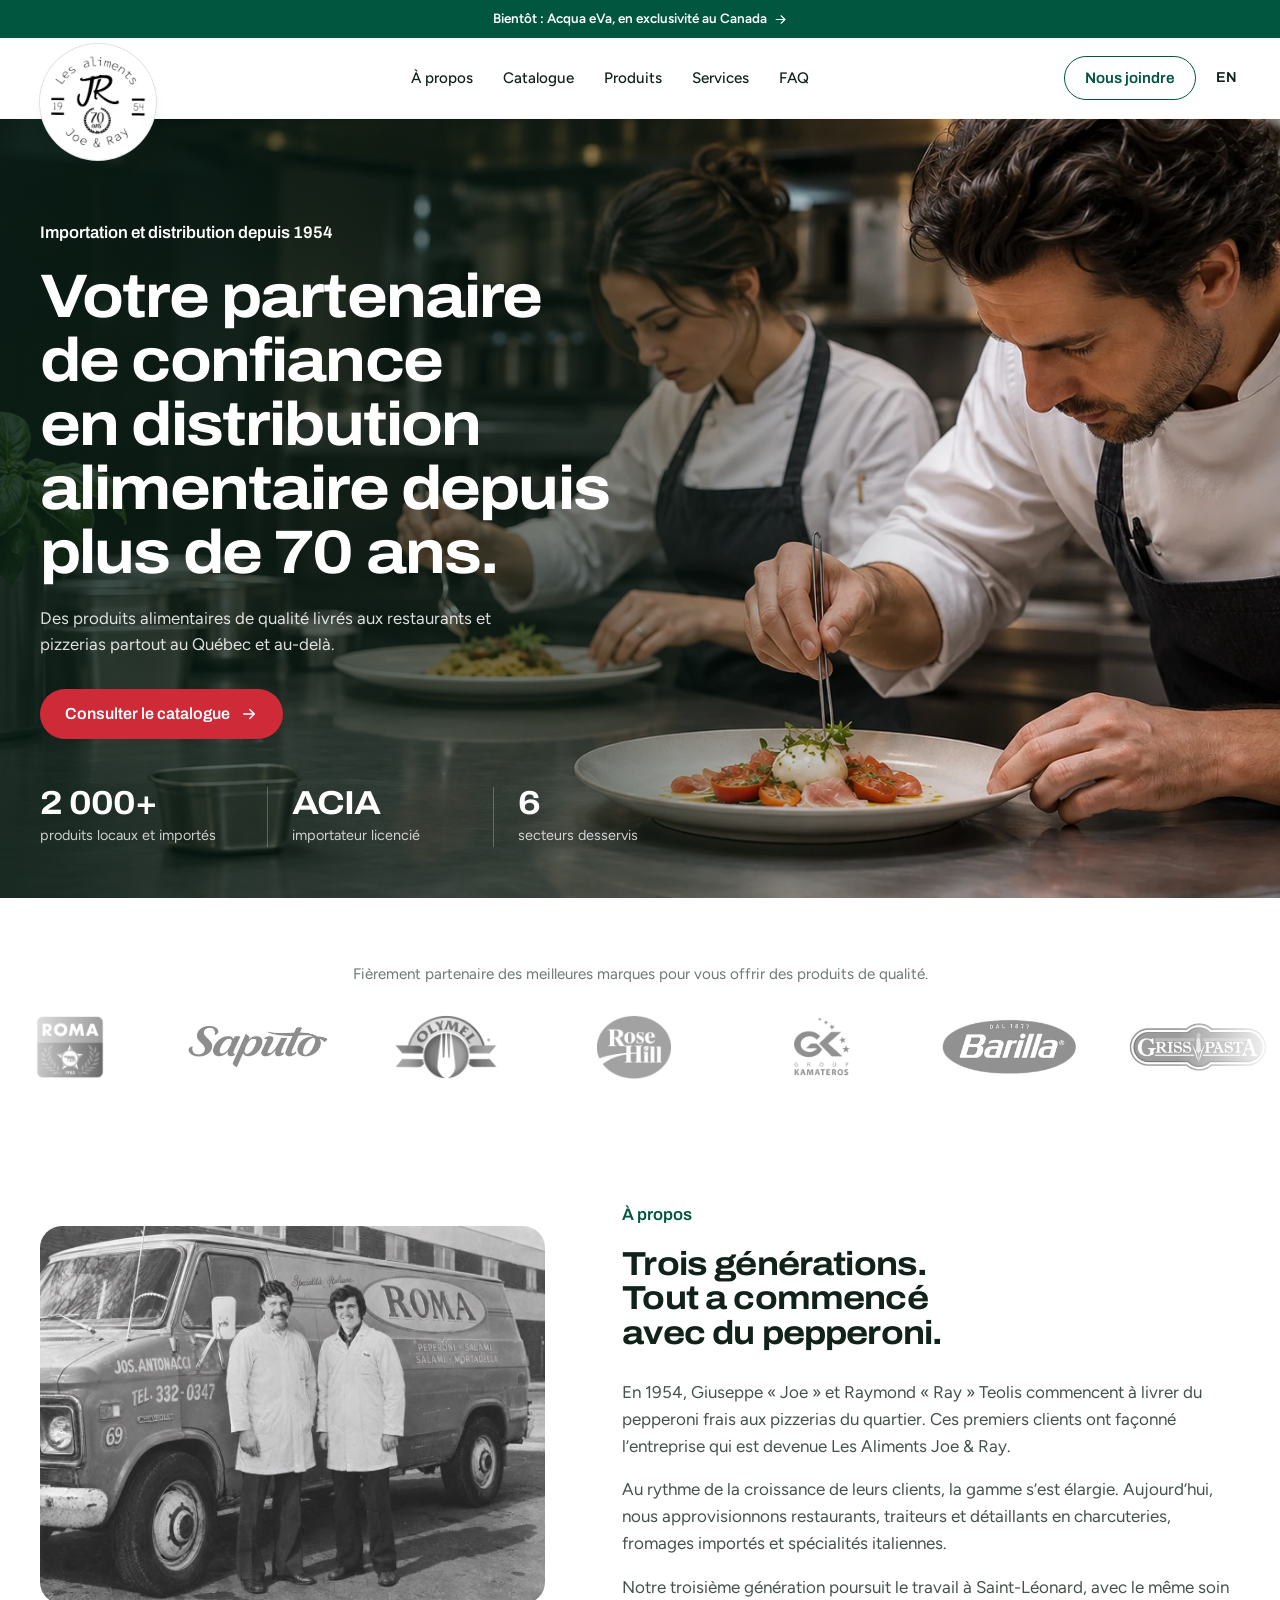
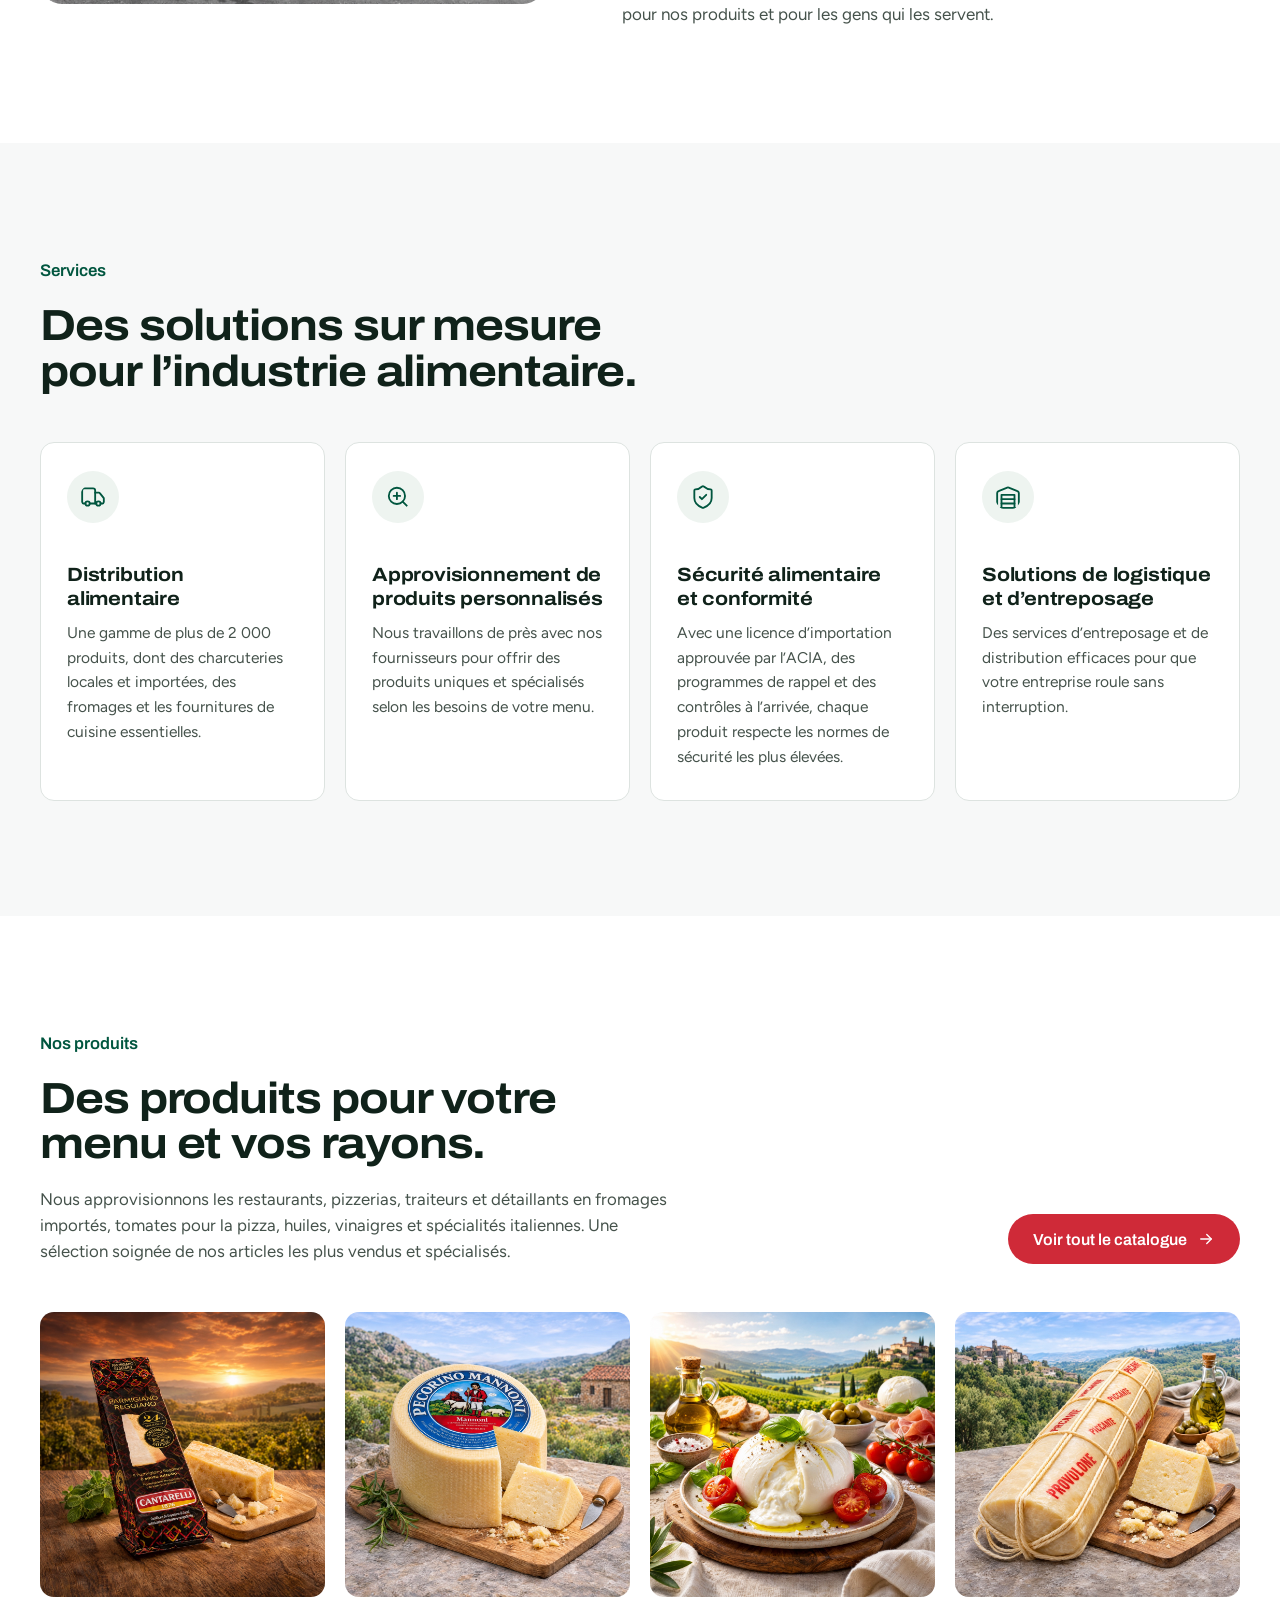
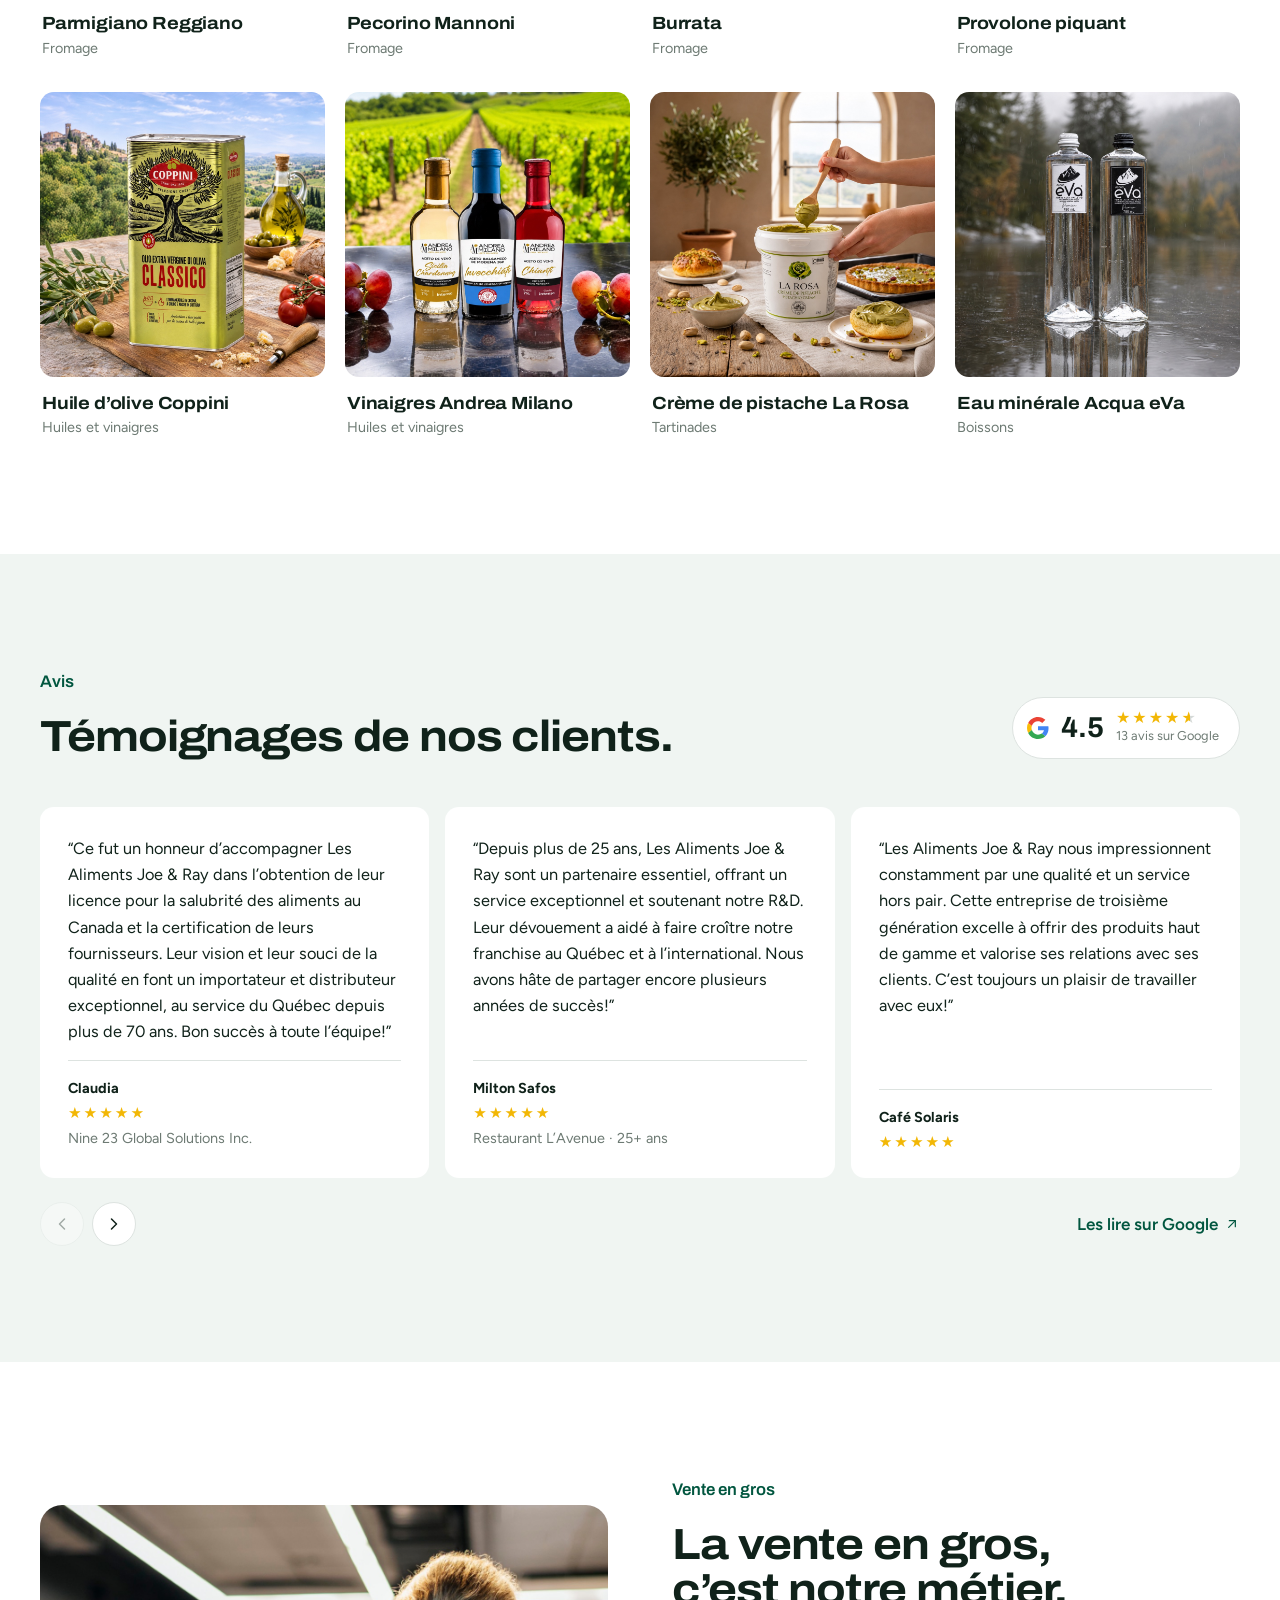
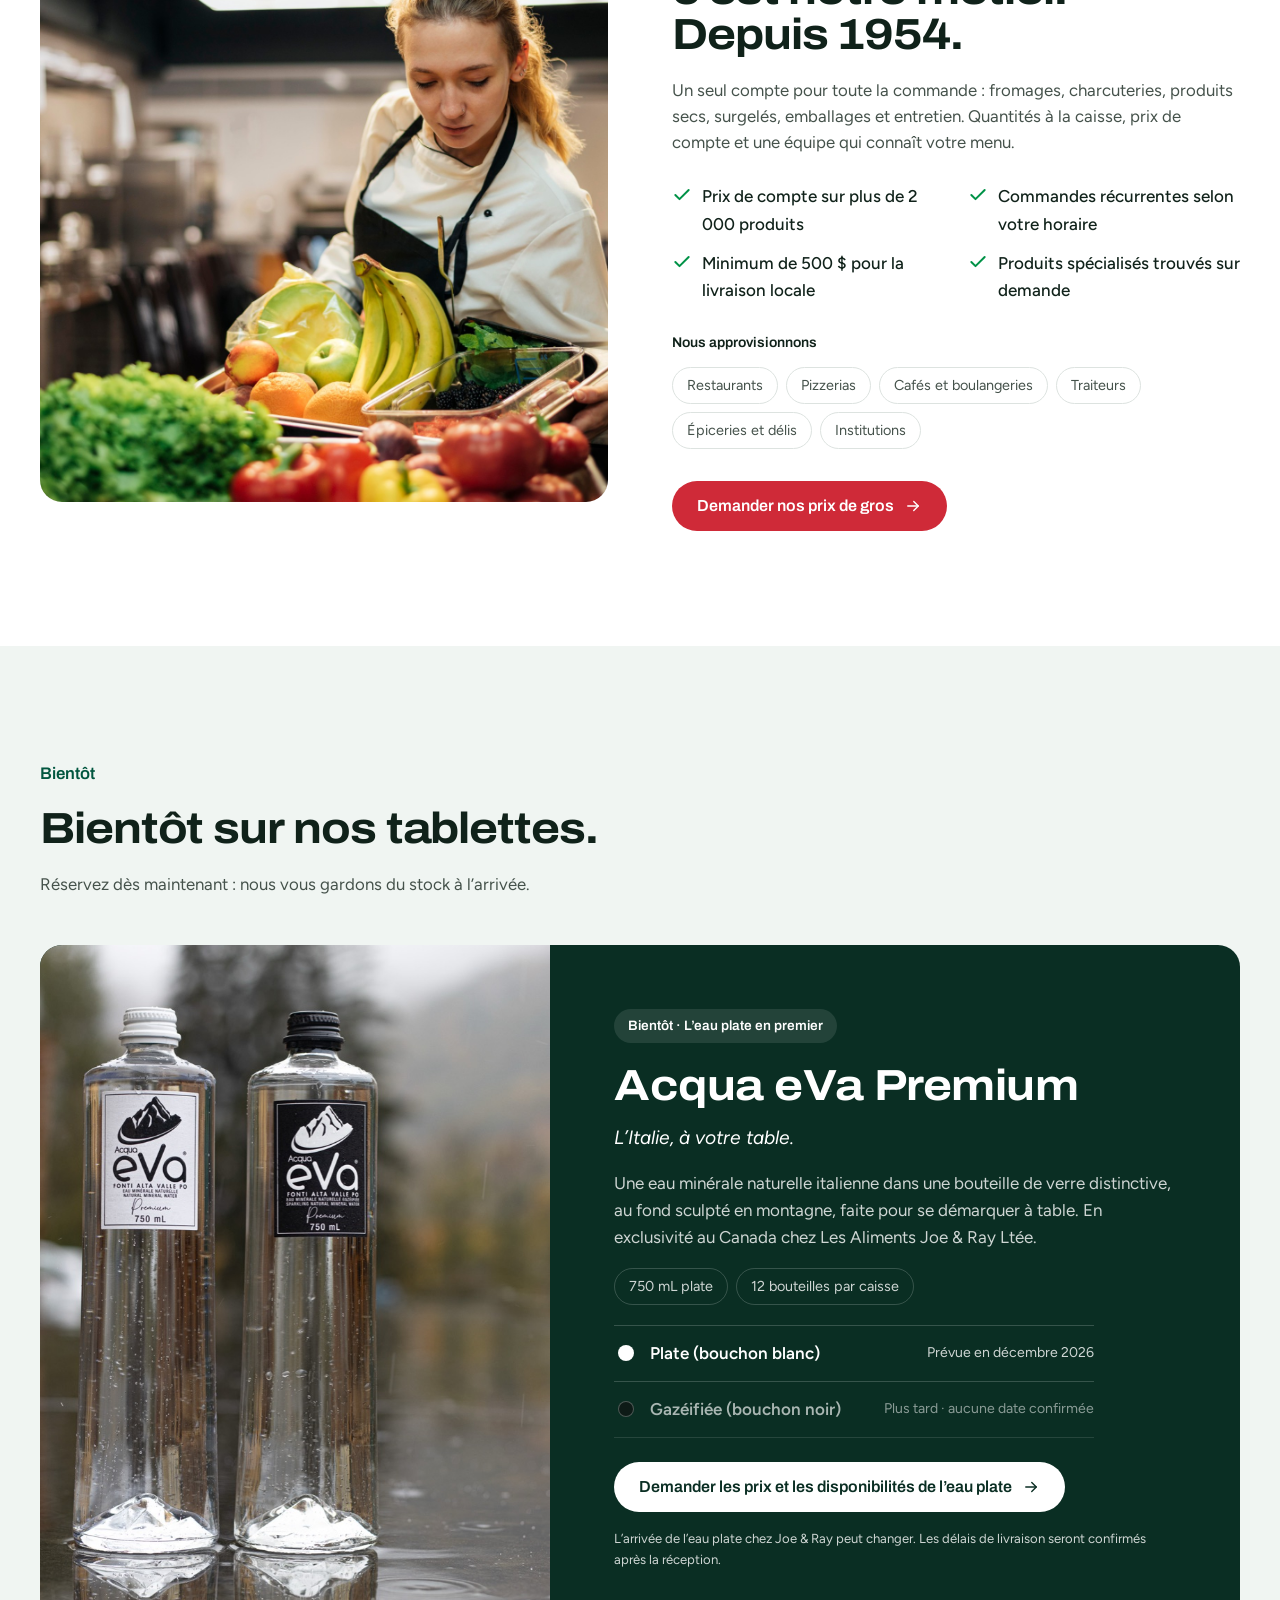
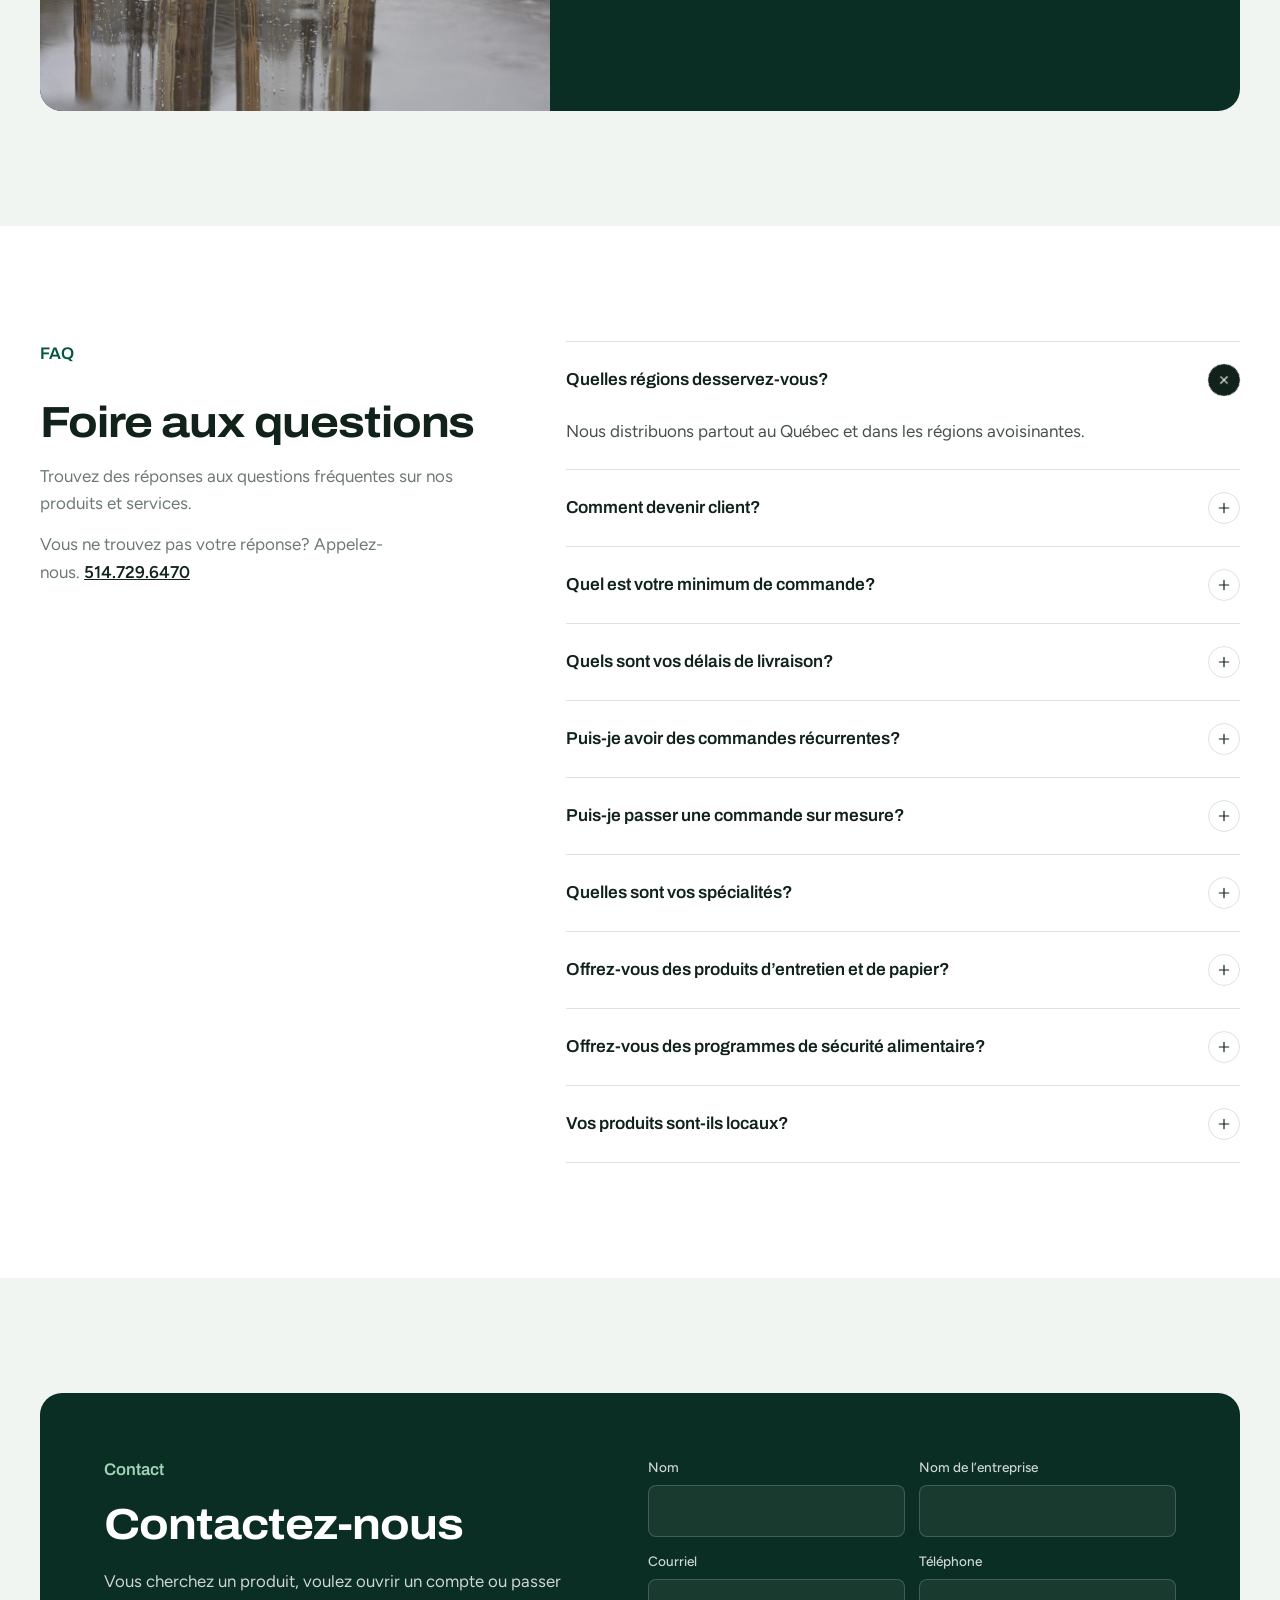
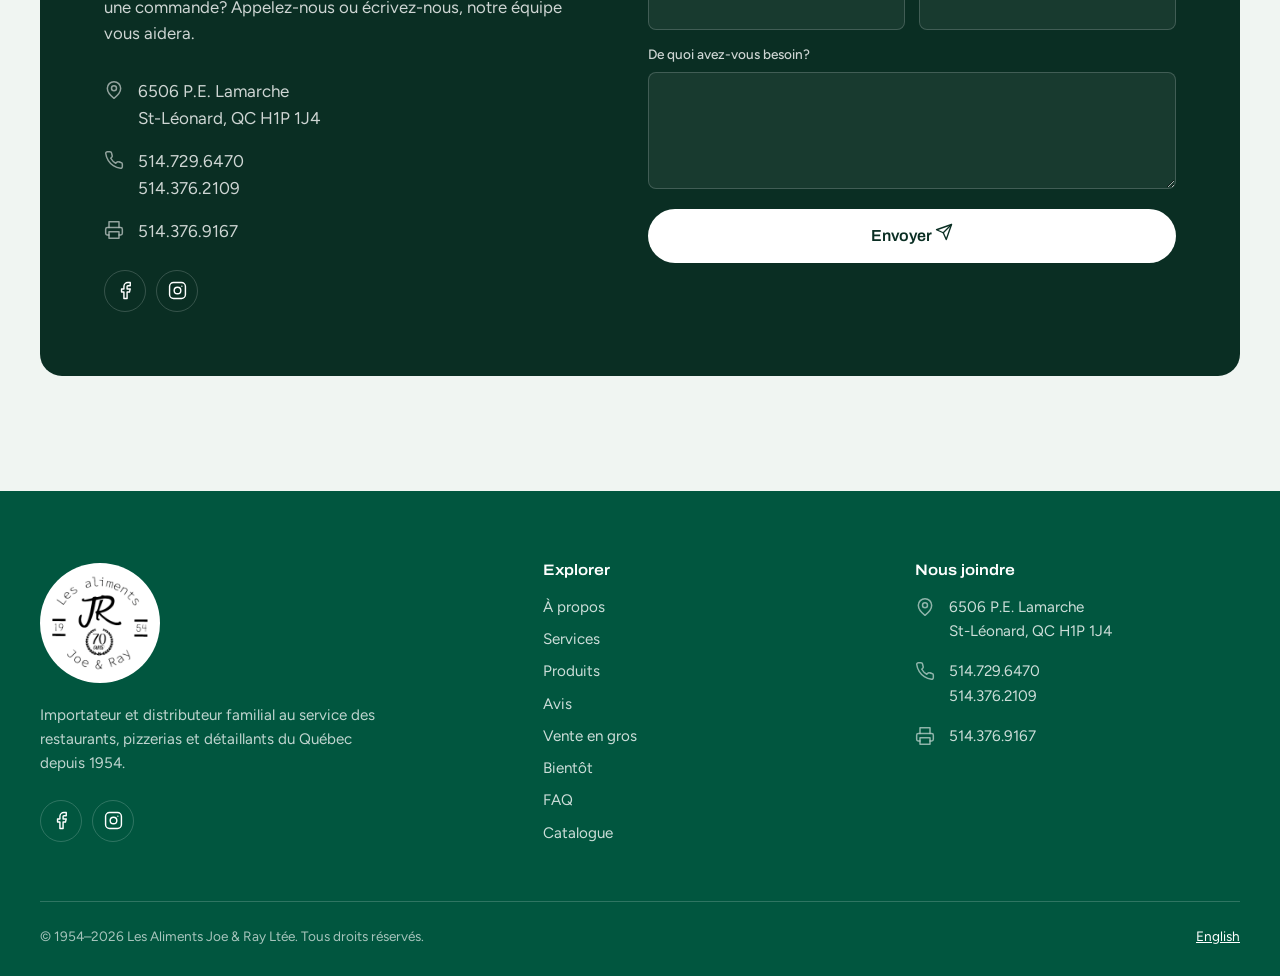
==== commit 839f5122: "Restore brand logo carousel styles removed by mistake in launch prep Co-Authored-By: Claude Opus 5.5" ====
--- a/fr/index.html
+++ b/fr/index.html
@@ -21,7 +21,7 @@
 <link rel="preconnect" href="https://fonts.googleapis.com">
 <link rel="preconnect" href="https://fonts.gstatic.com" crossorigin>
 <link rel="stylesheet" href="https://fonts.googleapis.com/css2?family=Archivo:wdth,wght@100,500;100,600;112,600;112,700&family=Figtree:wght@400;500;600&display=swap">
-<link rel="stylesheet" href="/assets/css/site.css?v=8525b1f0">
+<link rel="stylesheet" href="/assets/css/site.css?v=978df028">
 <script src="/assets/js/site.js?v=eed13e20" defer></script>
 <script type="application/ld+json">{"@context": "https://schema.org", "@type": "WholesaleStore", "name": "Les Aliments Joe & Ray", "legalName": "Les Aliments Joe & Ray Ltée", "url": "https://alimentsjoeandray.com/fr/", "logo": "https://alimentsjoeandray.com/assets/img/logo.png", "image": "https://alimentsjoeandray.com/assets/img/hero-full.webp", "foundingDate": "1954", "telephone": "+1-514-729-6470", "faxNumber": "+1-514-376-9167", "description": "Importateur et distributeur familial à Saint-Léonard au service des restaurants, pizzerias, traiteurs et détaillants du Québec. Plus de 2 000 produits. Licence de l’ACIA.", "areaServed": "Quebec", "address": {"@type": "PostalAddress", "streetAddress": "6506 P.E. Lamarche", "addressLocality": "Saint-Léonard", "addressRegion": "QC", "postalCode": "H1P 1J4", "addressCountry": "CA"}}</script><script type="application/ld+json">{"@context": "https://schema.org", "@type": "FAQPage", "mainEntity": [{"@type": "Question", "name": "Quelles régions desservez-vous?", "acceptedAnswer": {"@type": "Answer", "text": "Nous distribuons partout au Québec et dans les régions avoisinantes."}}, {"@type": "Question", "name": "Comment devenir client?", "acceptedAnswer": {"@type": "Answer", "text": "Remplissez le formulaire ci-dessous ou appelez-nous au 514.729.6470. Nous ouvrirons votre compte et vos prix."}}, {"@type": "Question", "name": "Quel est votre minimum de commande?", "acceptedAnswer": {"@type": "Answer", "text": "500 $ pour les livraisons locales."}}, {"@type": "Question", "name": "Quels sont vos délais de livraison?", "acceptedAnswer": {"@type": "Answer", "text": "Les délais de livraison varient selon l’emplacement. Appelez-nous au 514.729.6470 pour connaître l’horaire de votre secteur."}}, {"@type": "Question", "name": "Puis-je avoir des commandes récurrentes?", "acceptedAnswer": {"@type": "Answer", "text": "Oui. Nous offrons des livraisons récurrentes selon l’horaire de votre cuisine."}}, {"@type": "Question", "name": "Puis-je passer une commande sur mesure?", "acceptedAnswer": {"@type": "Answer", "text": "Oui. Nous collaborons avec nos fournisseurs pour trouver des produits spécialisés pour votre entreprise."}}, {"@type": "Question", "name": "Quelles sont vos spécialités?", "acceptedAnswer": {"@type": "Answer", "text": "Les charcuteries, les fromages et les produits importés, surtout italiens."}}, {"@type": "Question", "name": "Offrez-vous des produits d’entretien et de papier?", "acceptedAnswer": {"@type": "Answer", "text": "Oui, une large gamme de produits d’entretien, d’emballage et de papier pour les entreprises alimentaires."}}, {"@type": "Question", "name": "Offrez-vous des programmes de sécurité alimentaire?", "acceptedAnswer": {"@type": "Answer", "text": "Oui. Nous détenons une licence d’importation de l’ACIA et appliquons des programmes de sécurité alimentaire et de rappel."}}, {"@type": "Question", "name": "Vos produits sont-ils locaux?", "acceptedAnswer": {"@type": "Answer", "text": "Nous offrons un mélange de produits locaux et importés selon vos besoins."}}]}</script>
 </head><body data-page="home">
--- a/assets/css/site.css
+++ b/assets/css/site.css
@@ -148,6 +148,19 @@
 .hero .btn-ghost { border-color: rgb(255 255 255 / .45); color: #fff; }
 .hero .btn-ghost:hover { border-color: #fff; }
 
+/* ---------- brands: right under the hero ---------- */
+.brands { padding: clamp(40px, 5vw, 64px) 0 0; }
+.brands-head { text-align: center; margin-bottom: 20px; }
+.brands-head p { color: var(--muted); font-size: .95rem; }
+.logo-rail { overflow: hidden; mask-image: linear-gradient(90deg, transparent, #000 8%, #000 92%, transparent); -webkit-mask-image: linear-gradient(90deg, transparent, #000 8%, #000 92%, transparent); }
+.logo-track { display: flex; align-items: center; width: max-content; gap: 48px; animation: marquee 60s linear infinite; }
+.logo-track a { display: grid; place-items: center; width: 140px; height: 80px; }
+.logo-track img { max-height: 64px; width: auto; object-fit: contain; mix-blend-mode: multiply; filter: grayscale(1); opacity: .75; transition: filter .2s, opacity .2s; }
+.logo-track a:hover img, .logo-track a:focus-visible img { filter: none; opacity: 1; }
+@keyframes marquee { to { transform: translateX(-50%); } }
+@media (prefers-reduced-motion: reduce) { .logo-track { flex-wrap: wrap; justify-content: center; width: auto; padding-inline: var(--gutter); } .logo-track li[aria-hidden] { display: none; } }
+
+/* ---------- sections ---------- */
 .section { padding: clamp(72px, 9vw, 120px) 0; }
 .section-head { max-width: 760px; margin-bottom: clamp(32px, 4vw, 48px); }
 .section-head.split { max-width: none; display: flex; align-items: end; justify-content: space-between; gap: 24px; }
@@ -394,7 +407,7 @@
   .about-grid, .faq-grid, .contact, .eva, .wholesale { grid-template-columns: 1fr; }
   .brand { --logo: 88px; margin-top: 4px; padding: 4px; }
   html[data-scrolled] .brand { --logo: 60px; margin-top: 4px; padding: 3px; }
-        .product-grid { grid-template-columns: repeat(2, 1fr); gap: 24px 12px; }
+  .product-grid { grid-template-columns: repeat(2, 1fr); gap: 24px 12px; }
   .tile-ask { display: none; }
   .wholesale-media img { aspect-ratio: 16 / 10; }
   .eva-media img { aspect-ratio: 1; height: auto; object-position: 50% 30%; }
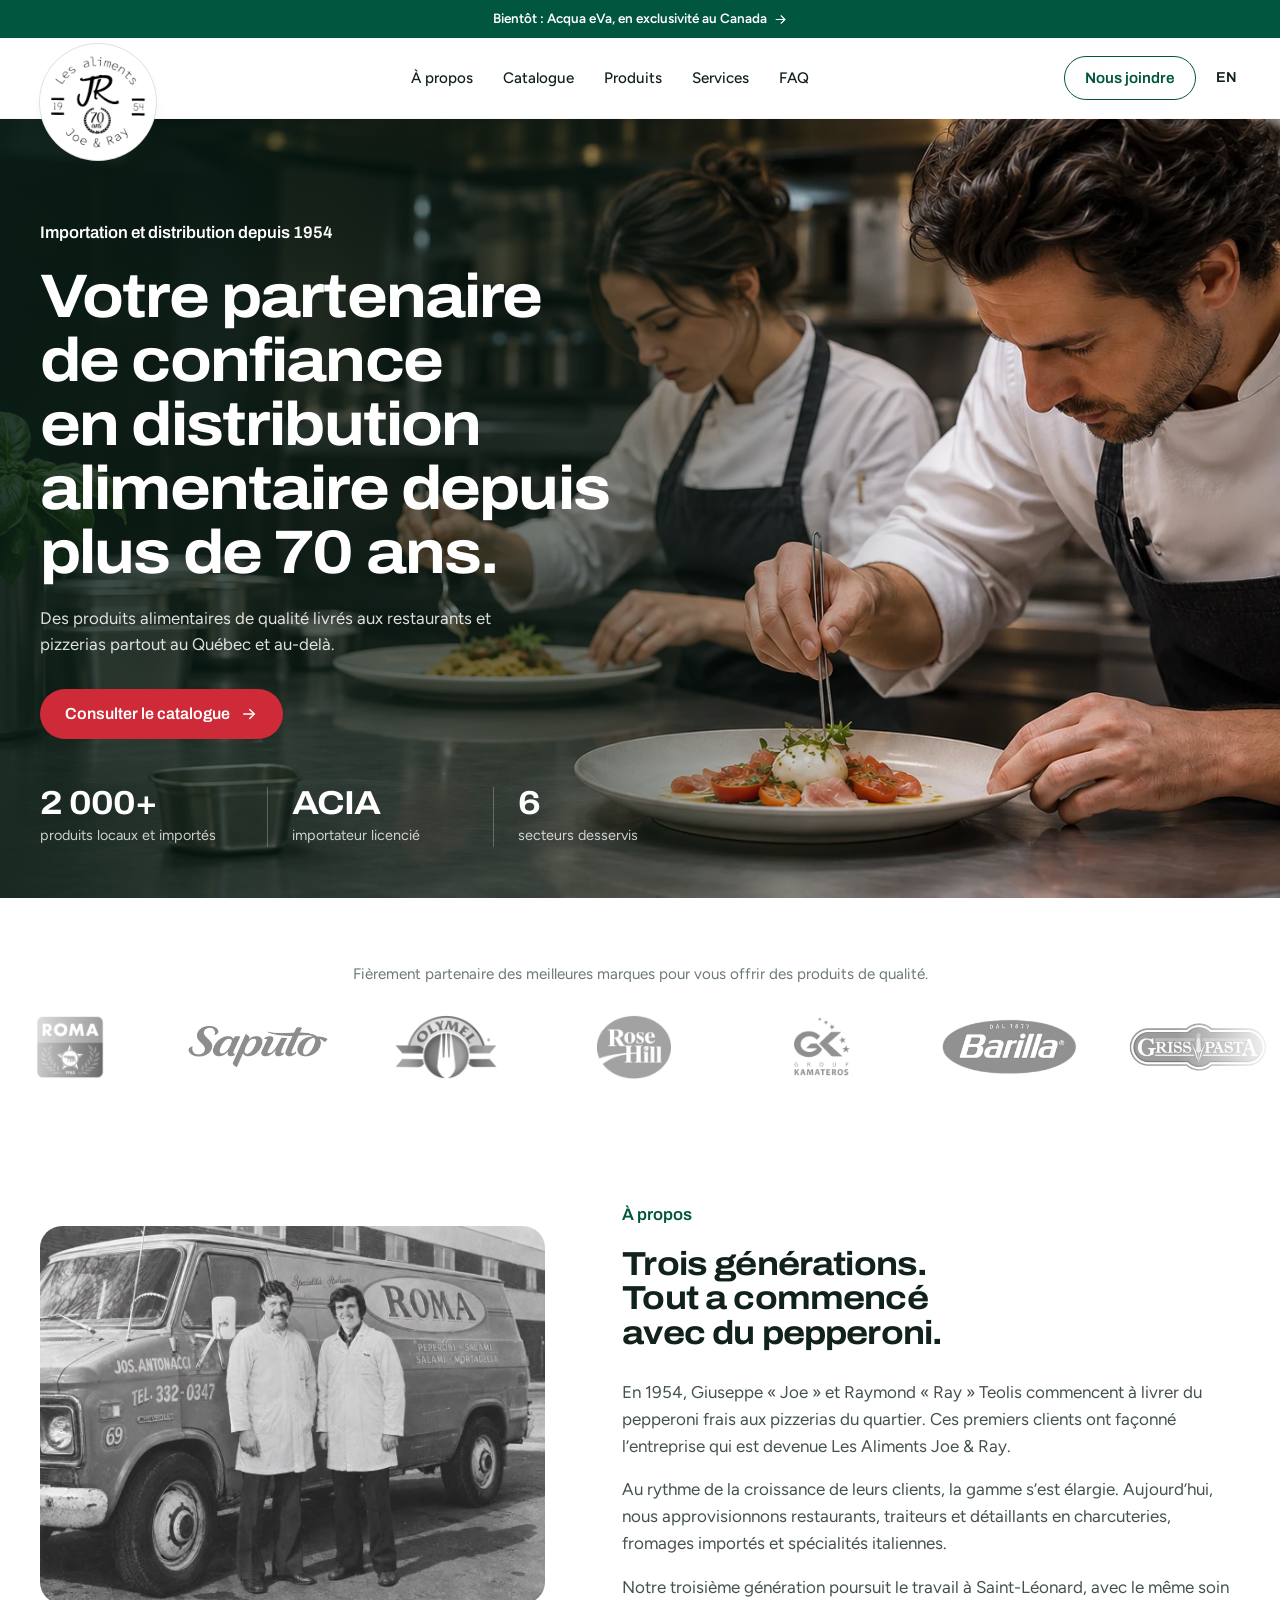
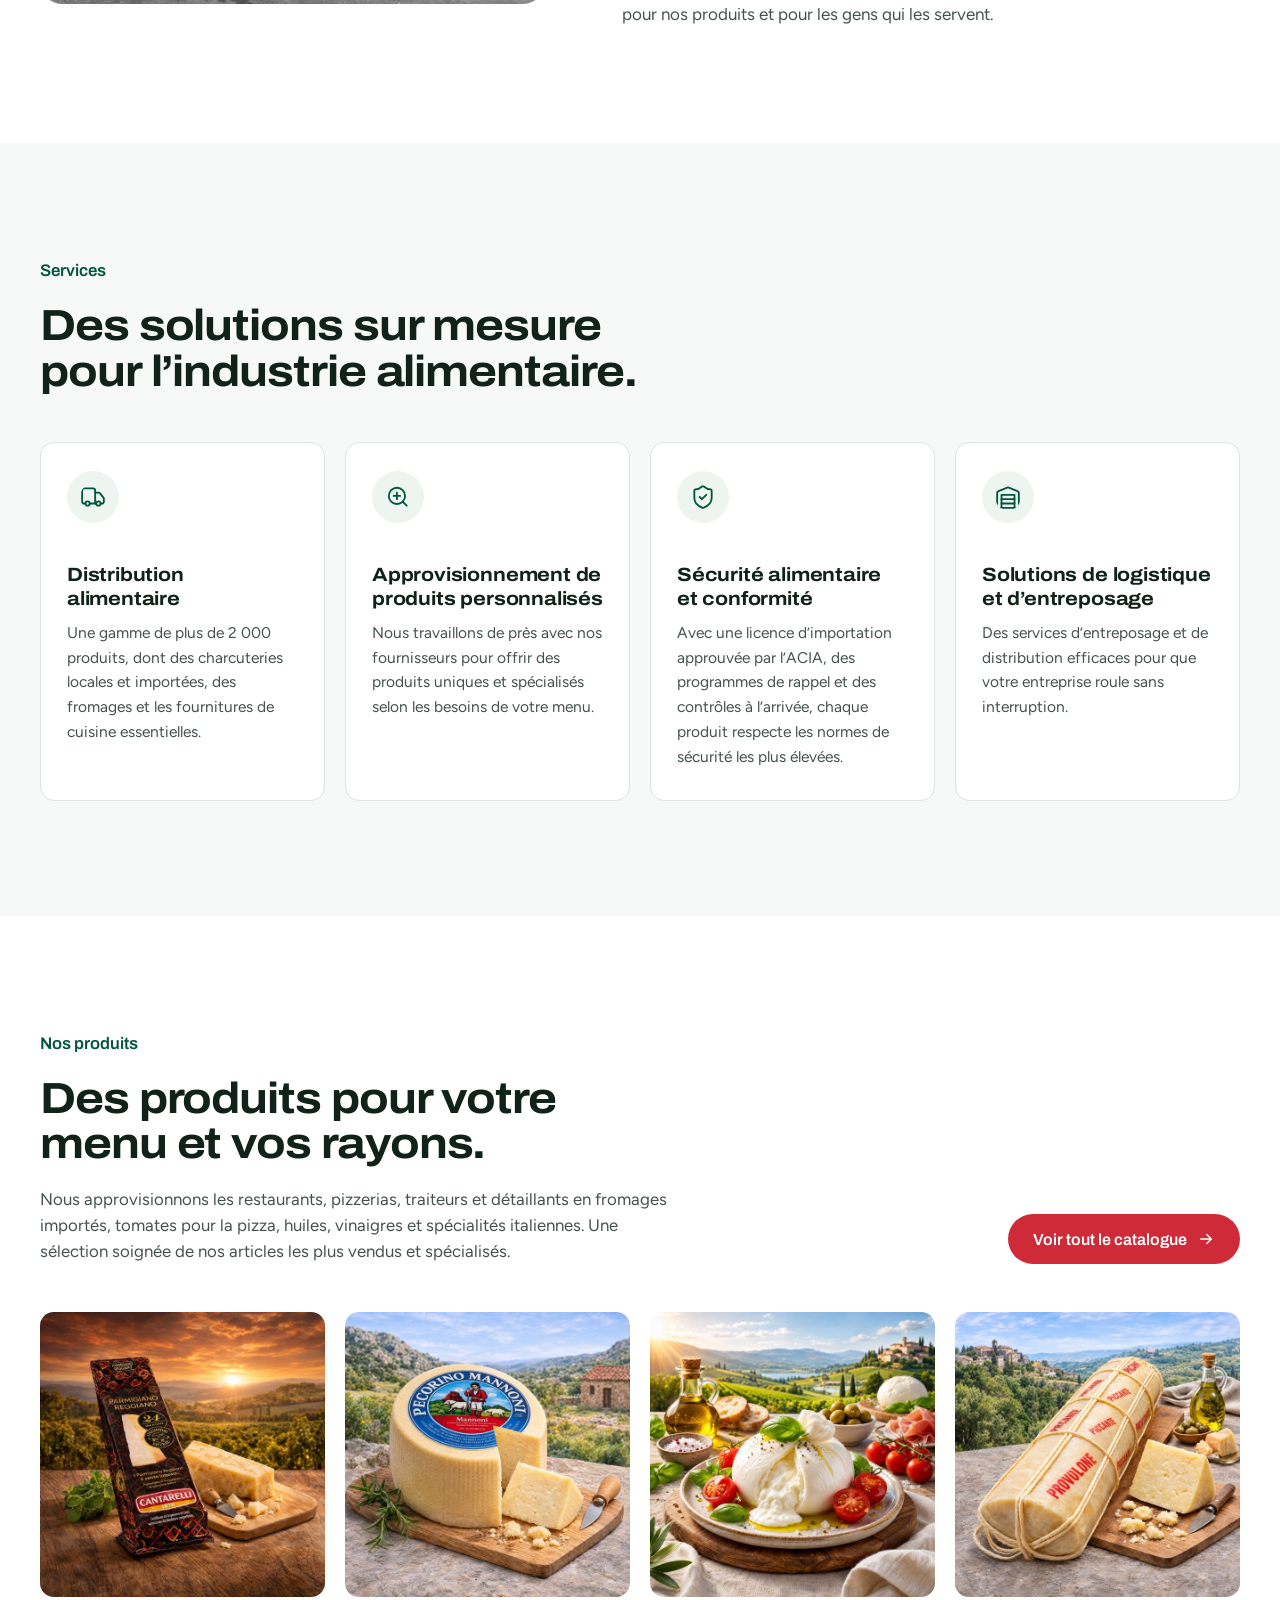
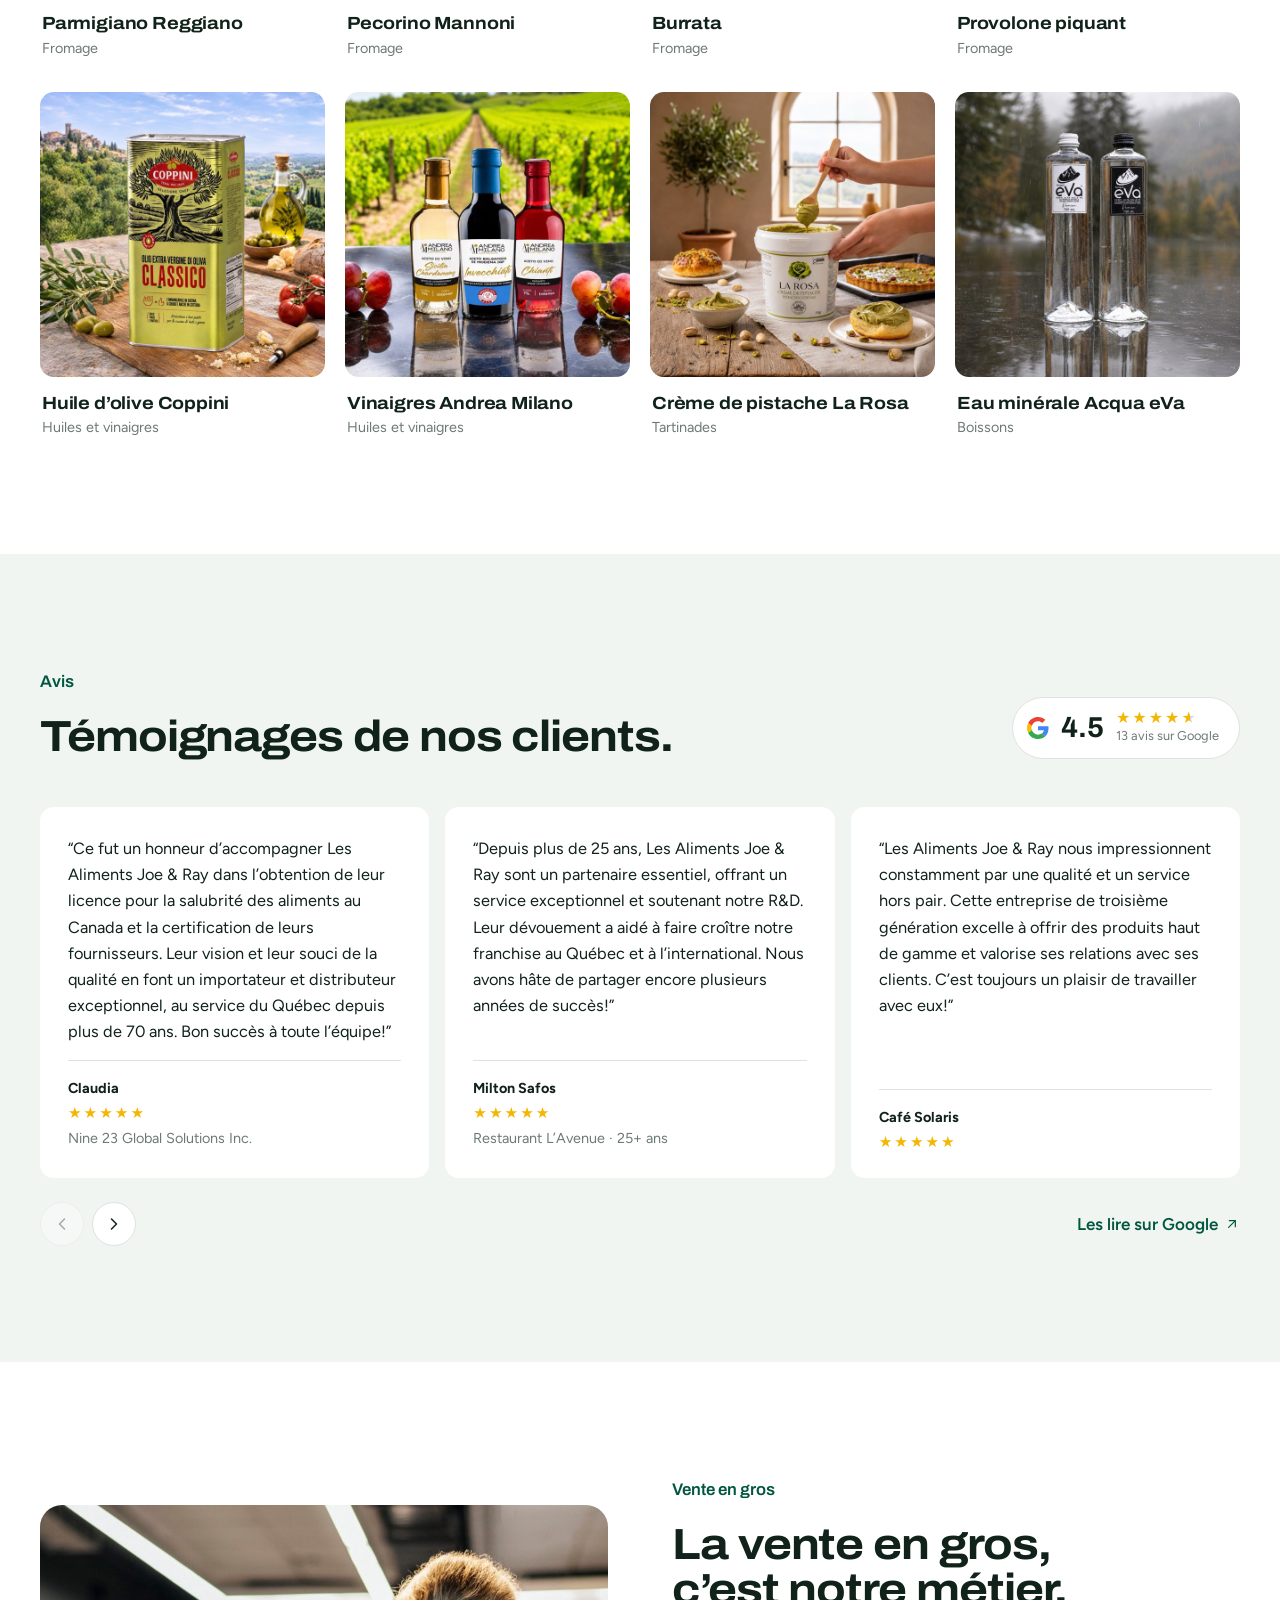
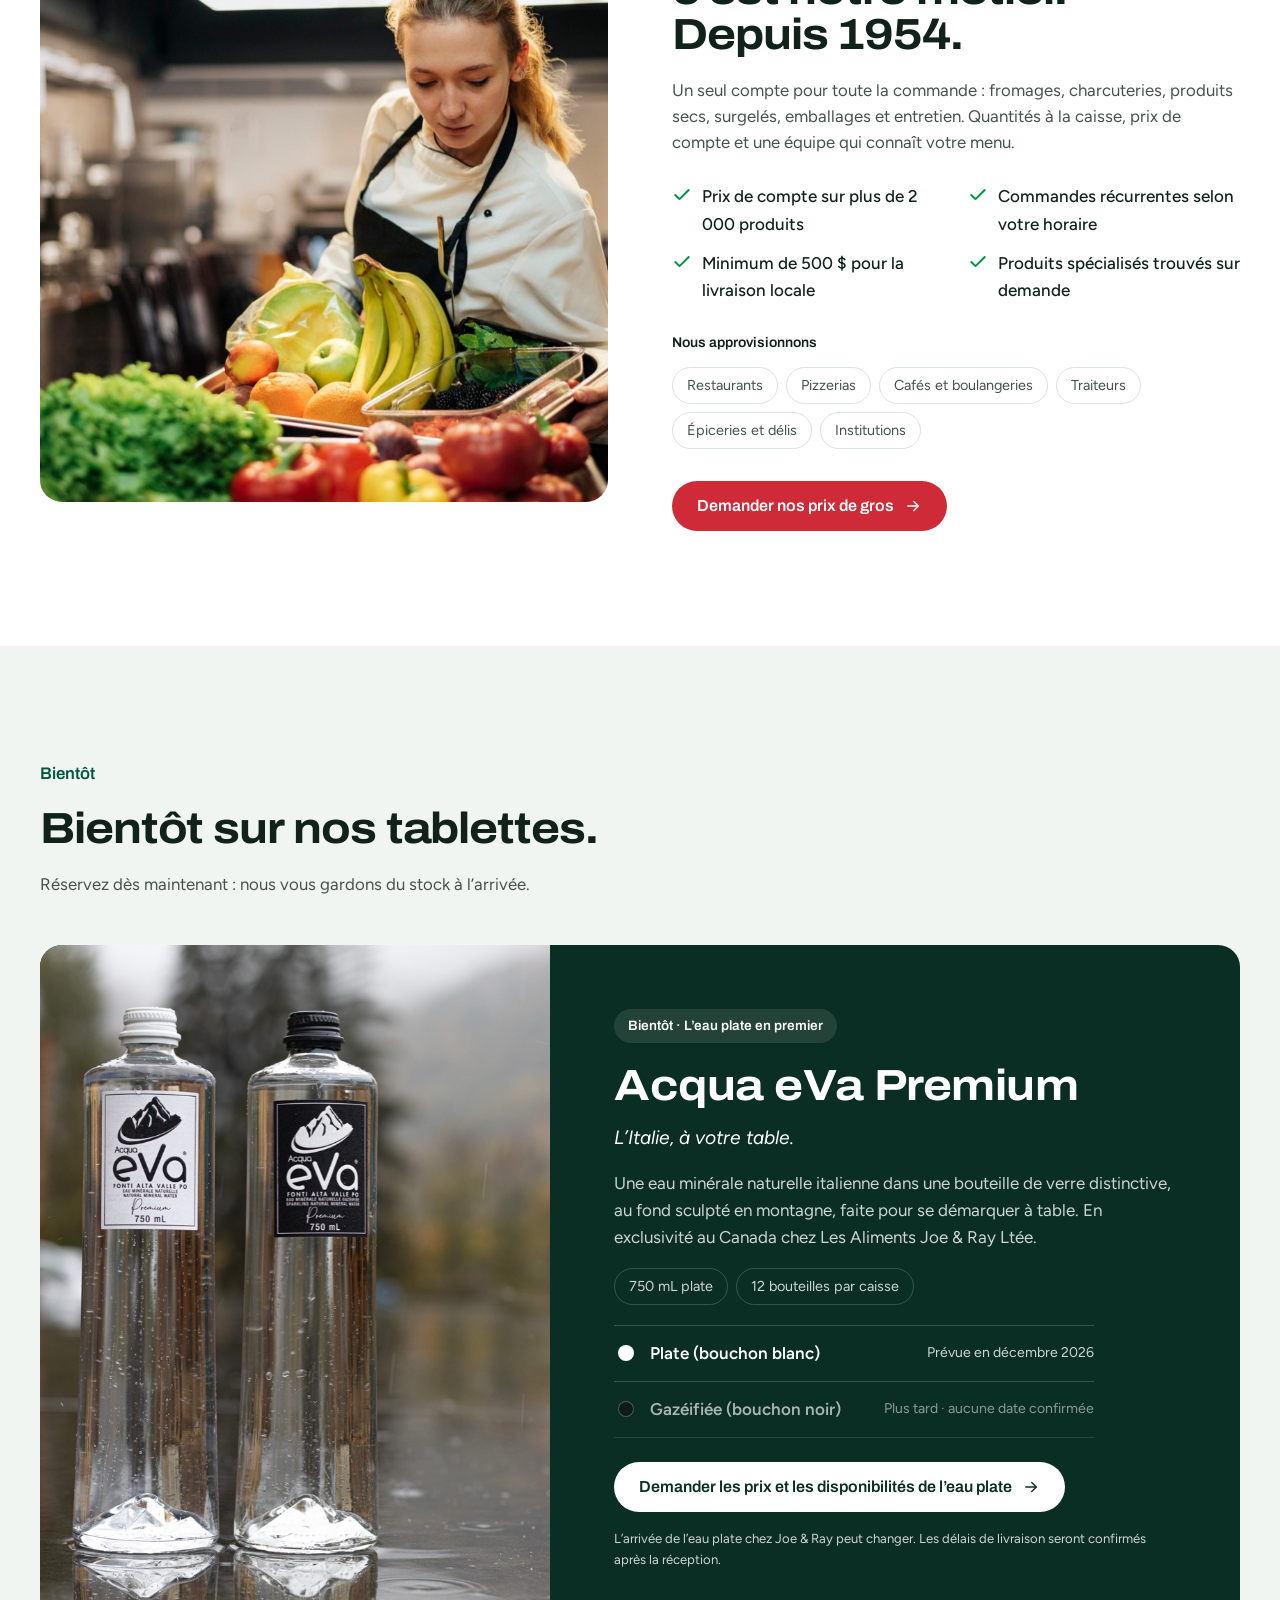
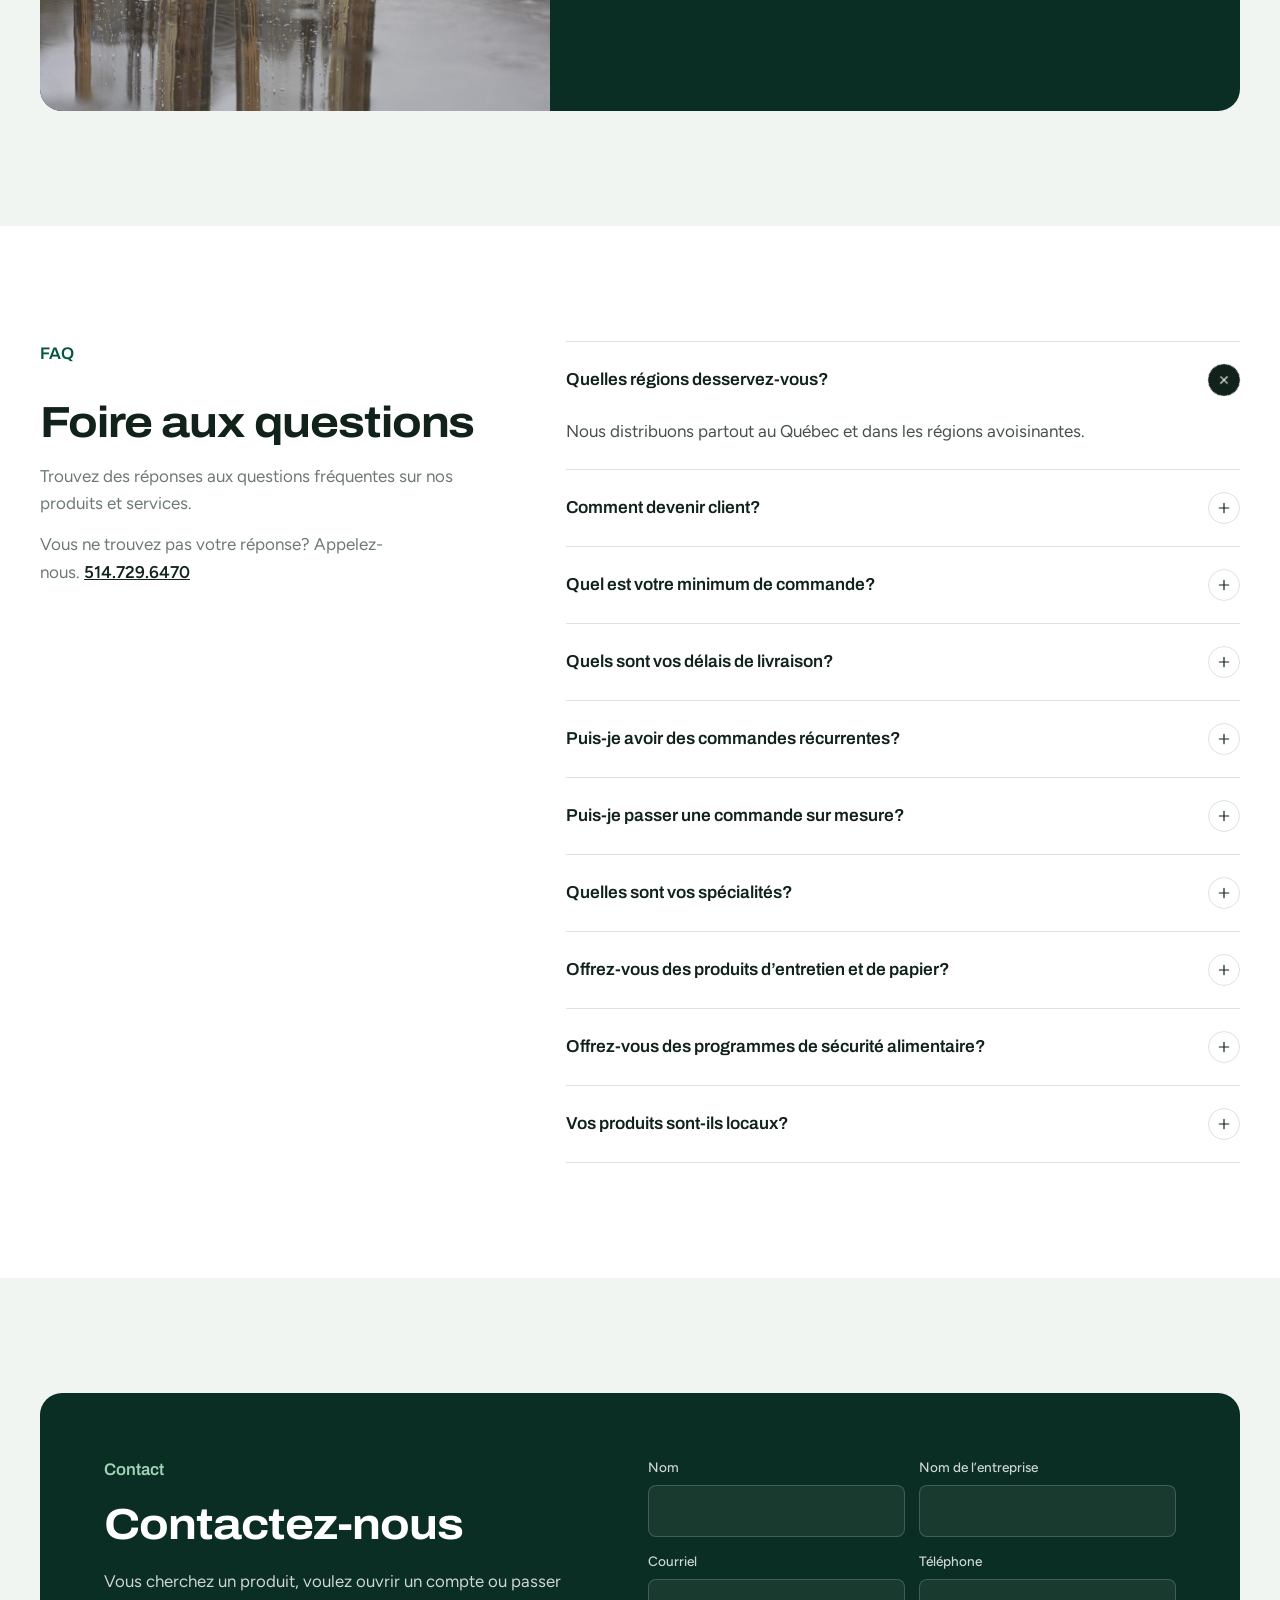
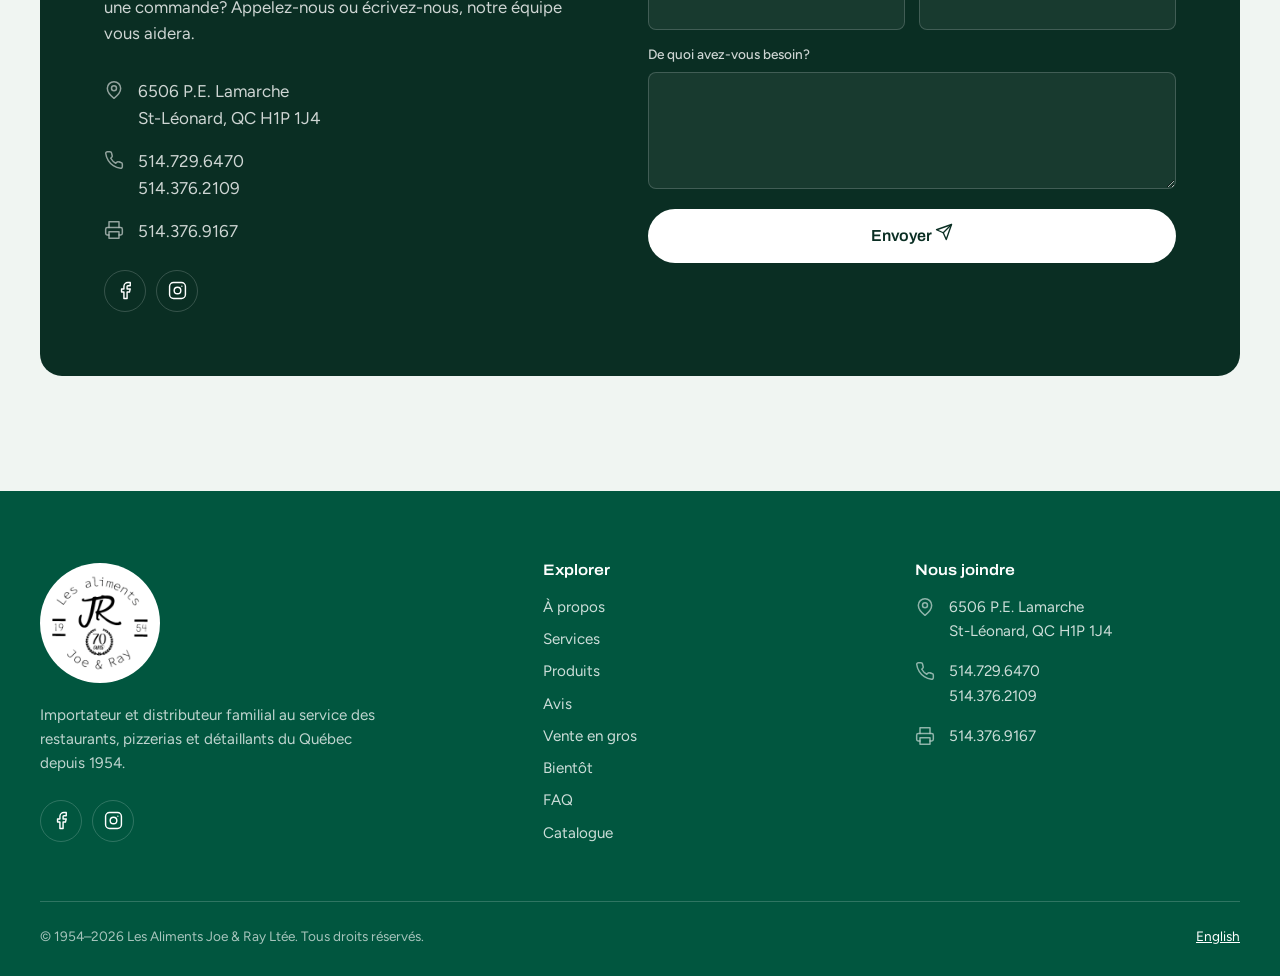
==== commit 33684ed7: "Deployment ready: _site deploy folder, 404 page, security headers, WordPress redirects, lighter phot" ====
--- a/fr/index.html
+++ b/fr/index.html
@@ -21,7 +21,7 @@
 <link rel="preconnect" href="https://fonts.googleapis.com">
 <link rel="preconnect" href="https://fonts.gstatic.com" crossorigin>
 <link rel="stylesheet" href="https://fonts.googleapis.com/css2?family=Archivo:wdth,wght@100,500;100,600;112,600;112,700&family=Figtree:wght@400;500;600&display=swap">
-<link rel="stylesheet" href="/assets/css/site.css?v=978df028">
+<link rel="stylesheet" href="/assets/css/site.css?v=25ebede9">
 <script src="/assets/js/site.js?v=eed13e20" defer></script>
 <script type="application/ld+json">{"@context": "https://schema.org", "@type": "WholesaleStore", "name": "Les Aliments Joe & Ray", "legalName": "Les Aliments Joe & Ray Ltée", "url": "https://alimentsjoeandray.com/fr/", "logo": "https://alimentsjoeandray.com/assets/img/logo.png", "image": "https://alimentsjoeandray.com/assets/img/hero-full.webp", "foundingDate": "1954", "telephone": "+1-514-729-6470", "faxNumber": "+1-514-376-9167", "description": "Importateur et distributeur familial à Saint-Léonard au service des restaurants, pizzerias, traiteurs et détaillants du Québec. Plus de 2 000 produits. Licence de l’ACIA.", "areaServed": "Quebec", "address": {"@type": "PostalAddress", "streetAddress": "6506 P.E. Lamarche", "addressLocality": "Saint-Léonard", "addressRegion": "QC", "postalCode": "H1P 1J4", "addressCountry": "CA"}}</script><script type="application/ld+json">{"@context": "https://schema.org", "@type": "FAQPage", "mainEntity": [{"@type": "Question", "name": "Quelles régions desservez-vous?", "acceptedAnswer": {"@type": "Answer", "text": "Nous distribuons partout au Québec et dans les régions avoisinantes."}}, {"@type": "Question", "name": "Comment devenir client?", "acceptedAnswer": {"@type": "Answer", "text": "Remplissez le formulaire ci-dessous ou appelez-nous au 514.729.6470. Nous ouvrirons votre compte et vos prix."}}, {"@type": "Question", "name": "Quel est votre minimum de commande?", "acceptedAnswer": {"@type": "Answer", "text": "500 $ pour les livraisons locales."}}, {"@type": "Question", "name": "Quels sont vos délais de livraison?", "acceptedAnswer": {"@type": "Answer", "text": "Les délais de livraison varient selon l’emplacement. Appelez-nous au 514.729.6470 pour connaître l’horaire de votre secteur."}}, {"@type": "Question", "name": "Puis-je avoir des commandes récurrentes?", "acceptedAnswer": {"@type": "Answer", "text": "Oui. Nous offrons des livraisons récurrentes selon l’horaire de votre cuisine."}}, {"@type": "Question", "name": "Puis-je passer une commande sur mesure?", "acceptedAnswer": {"@type": "Answer", "text": "Oui. Nous collaborons avec nos fournisseurs pour trouver des produits spécialisés pour votre entreprise."}}, {"@type": "Question", "name": "Quelles sont vos spécialités?", "acceptedAnswer": {"@type": "Answer", "text": "Les charcuteries, les fromages et les produits importés, surtout italiens."}}, {"@type": "Question", "name": "Offrez-vous des produits d’entretien et de papier?", "acceptedAnswer": {"@type": "Answer", "text": "Oui, une large gamme de produits d’entretien, d’emballage et de papier pour les entreprises alimentaires."}}, {"@type": "Question", "name": "Offrez-vous des programmes de sécurité alimentaire?", "acceptedAnswer": {"@type": "Answer", "text": "Oui. Nous détenons une licence d’importation de l’ACIA et appliquons des programmes de sécurité alimentaire et de rappel."}}, {"@type": "Question", "name": "Vos produits sont-ils locaux?", "acceptedAnswer": {"@type": "Answer", "text": "Nous offrons un mélange de produits locaux et importés selon vos besoins."}}]}</script>
 </head><body data-page="home">
@@ -100,7 +100,7 @@
 
 <section class="section about" id="about">
   <div class="wrap about-grid">
-    <figure class="about-media"><img src="/assets/img/history.jpg?v=e5dfca95" alt="Photo noir et blanc de deux hommes en sarrau blanc devant une ancienne camionnette de livraison" loading="lazy" width="1100" height="821"></figure>
+    <figure class="about-media"><img src="/assets/img/history.jpg?v=042ffc6e" alt="Photo noir et blanc de deux hommes en sarrau blanc devant une ancienne camionnette de livraison" loading="lazy" width="1100" height="821"></figure>
     <div class="about-copy">
       <p class="eyebrow">À propos</p>
       <h2><span>Trois générations.</span><span>Tout a commencé avec du pepperoni.</span></h2>
@@ -153,49 +153,49 @@
     <ul class="product-grid">
       <li class="tile">
         <a href="/fr/product-catalogue/?q=parmigiano">
-          <span class="tile-img"><img src="/assets/img/products/parmigiano-reggiano.jpg?v=ab63fc65" alt="" loading="lazy"></span>
+          <span class="tile-img"><img src="/assets/img/products/parmigiano-reggiano.jpg?v=139b9a8c" alt="" loading="lazy"></span>
           <span class="tile-cap"><span class="tile-name">Parmigiano Reggiano</span><span class="tile-meta">Fromage<span class="tile-ask">Demander un prix <svg class="i" aria-hidden="true"><use href="#i-arrow"/></svg></span></span></span>
         </a>
       </li>
       <li class="tile">
         <a href="/fr/product-catalogue/?q=pecorino">
-          <span class="tile-img"><img src="/assets/img/products/pecorino-mannoni.jpg?v=edc5afa9" alt="" loading="lazy"></span>
+          <span class="tile-img"><img src="/assets/img/products/pecorino-mannoni.jpg?v=6759cbf9" alt="" loading="lazy"></span>
           <span class="tile-cap"><span class="tile-name">Pecorino Mannoni</span><span class="tile-meta">Fromage<span class="tile-ask">Demander un prix <svg class="i" aria-hidden="true"><use href="#i-arrow"/></svg></span></span></span>
         </a>
       </li>
       <li class="tile">
         <a href="/fr/product-catalogue/?q=burrata">
-          <span class="tile-img"><img src="/assets/img/products/burrata.jpg?v=33962add" alt="" loading="lazy"></span>
+          <span class="tile-img"><img src="/assets/img/products/burrata.jpg?v=a0beccbb" alt="" loading="lazy"></span>
           <span class="tile-cap"><span class="tile-name">Burrata</span><span class="tile-meta">Fromage<span class="tile-ask">Demander un prix <svg class="i" aria-hidden="true"><use href="#i-arrow"/></svg></span></span></span>
         </a>
       </li>
       <li class="tile">
         <a href="/fr/product-catalogue/?q=provolone">
-          <span class="tile-img"><img src="/assets/img/products/provolone-piccante.jpg?v=ec64f044" alt="" loading="lazy"></span>
+          <span class="tile-img"><img src="/assets/img/products/provolone-piccante.jpg?v=e392c460" alt="" loading="lazy"></span>
           <span class="tile-cap"><span class="tile-name">Provolone piquant</span><span class="tile-meta">Fromage<span class="tile-ask">Demander un prix <svg class="i" aria-hidden="true"><use href="#i-arrow"/></svg></span></span></span>
         </a>
       </li>
       <li class="tile">
         <a href="/fr/product-catalogue/?q=coppini">
-          <span class="tile-img"><img src="/assets/img/products/coppini-olive-oil.jpg?v=72b412ff" alt="" loading="lazy"></span>
+          <span class="tile-img"><img src="/assets/img/products/coppini-olive-oil.jpg?v=b0614817" alt="" loading="lazy"></span>
           <span class="tile-cap"><span class="tile-name">Huile d’olive Coppini</span><span class="tile-meta">Huiles et vinaigres<span class="tile-ask">Demander un prix <svg class="i" aria-hidden="true"><use href="#i-arrow"/></svg></span></span></span>
         </a>
       </li>
       <li class="tile">
         <a href="/fr/product-catalogue/?q=milano">
-          <span class="tile-img"><img src="/assets/img/products/andrea-milano-vinegars.jpg?v=eb0248dc" alt="" loading="lazy"></span>
+          <span class="tile-img"><img src="/assets/img/products/andrea-milano-vinegars.jpg?v=1315c91b" alt="" loading="lazy"></span>
           <span class="tile-cap"><span class="tile-name">Vinaigres Andrea Milano</span><span class="tile-meta">Huiles et vinaigres<span class="tile-ask">Demander un prix <svg class="i" aria-hidden="true"><use href="#i-arrow"/></svg></span></span></span>
         </a>
       </li>
       <li class="tile">
         <a href="/fr/product-catalogue/?q=pistach">
-          <span class="tile-img"><img src="/assets/img/products/la-rosa-pistachio.jpg?v=9716a4c0" alt="" loading="lazy"></span>
+          <span class="tile-img"><img src="/assets/img/products/la-rosa-pistachio.jpg?v=41566ba3" alt="" loading="lazy"></span>
           <span class="tile-cap"><span class="tile-name">Crème de pistache La Rosa</span><span class="tile-meta">Tartinades<span class="tile-ask">Demander un prix <svg class="i" aria-hidden="true"><use href="#i-arrow"/></svg></span></span></span>
         </a>
       </li>
       <li class="tile">
         <a href="/fr/product-catalogue/?q=eva">
-          <span class="tile-img"><img src="/assets/img/products/acqua-eva.jpg?v=8bf1b8b4" alt="" loading="lazy"></span>
+          <span class="tile-img"><img src="/assets/img/products/acqua-eva.jpg?v=a894d54f" alt="" loading="lazy"></span>
           <span class="tile-cap"><span class="tile-name">Eau minérale Acqua eVa</span><span class="tile-meta">Boissons<span class="tile-ask">Demander un prix <svg class="i" aria-hidden="true"><use href="#i-arrow"/></svg></span></span></span>
         </a>
       </li></ul>
@@ -265,7 +265,7 @@
 <section class="section" id="wholesale">
   <div class="wrap">
     <div class="wholesale">
-      <figure class="wholesale-media"><img src="/assets/img/wholesale-chef.jpg" alt="Une cheffe déballe un plateau de fruits et légumes frais dans une cuisine de restaurant" loading="lazy" width="2000" height="1331"></figure>
+      <figure class="wholesale-media"><img src="/assets/img/wholesale-chef.jpg" alt="Une cheffe déballe un plateau de fruits et légumes frais dans une cuisine de restaurant" loading="lazy" width="1400" height="931"></figure>
       <div class="wholesale-copy">
         <p class="eyebrow">Vente en gros</p>
         <h2>La vente en gros, c’est notre métier. Depuis 1954.</h2>
--- a/assets/css/site.css
+++ b/assets/css/site.css
@@ -330,6 +330,11 @@
 .social a { display: grid; place-items: center; width: 42px; height: 42px; border: 1px solid var(--line-light); border-radius: 50%; color: #fff; transition: background-color .15s, border-color .15s, color .15s; }
 .social a:hover { background: #fff; border-color: #fff; color: var(--green-800); }
 .social .i { width: 19px; height: 19px; }
+
+/* 404 */
+.not-found { min-height: 50vh; }
+.not-found h1 { font-size: clamp(2rem, 4vw, 3.2rem); }
+.not-found .row { flex-wrap: wrap; }
 
 /* footer */
 .site-footer { background: var(--green-800); color: rgb(255 255 255 / .8); padding: 72px 0 28px; font-size: .95rem; }
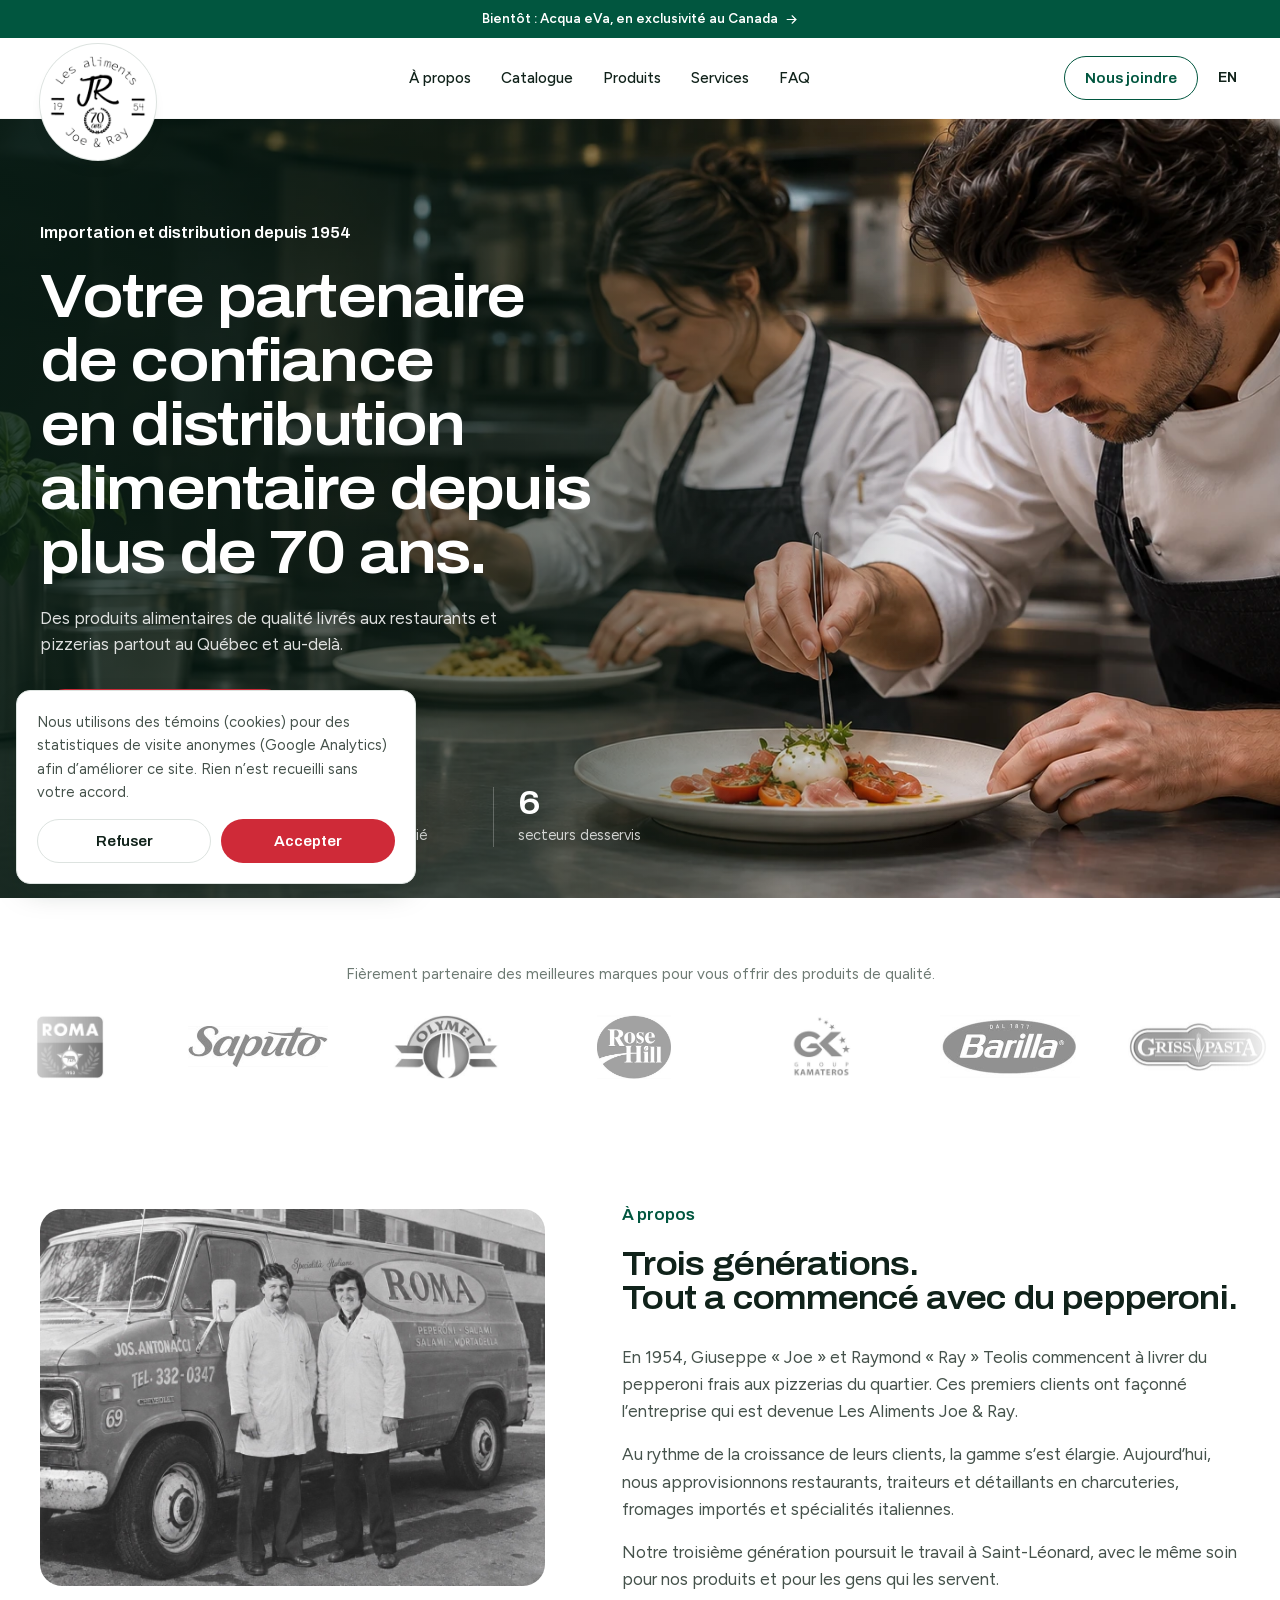
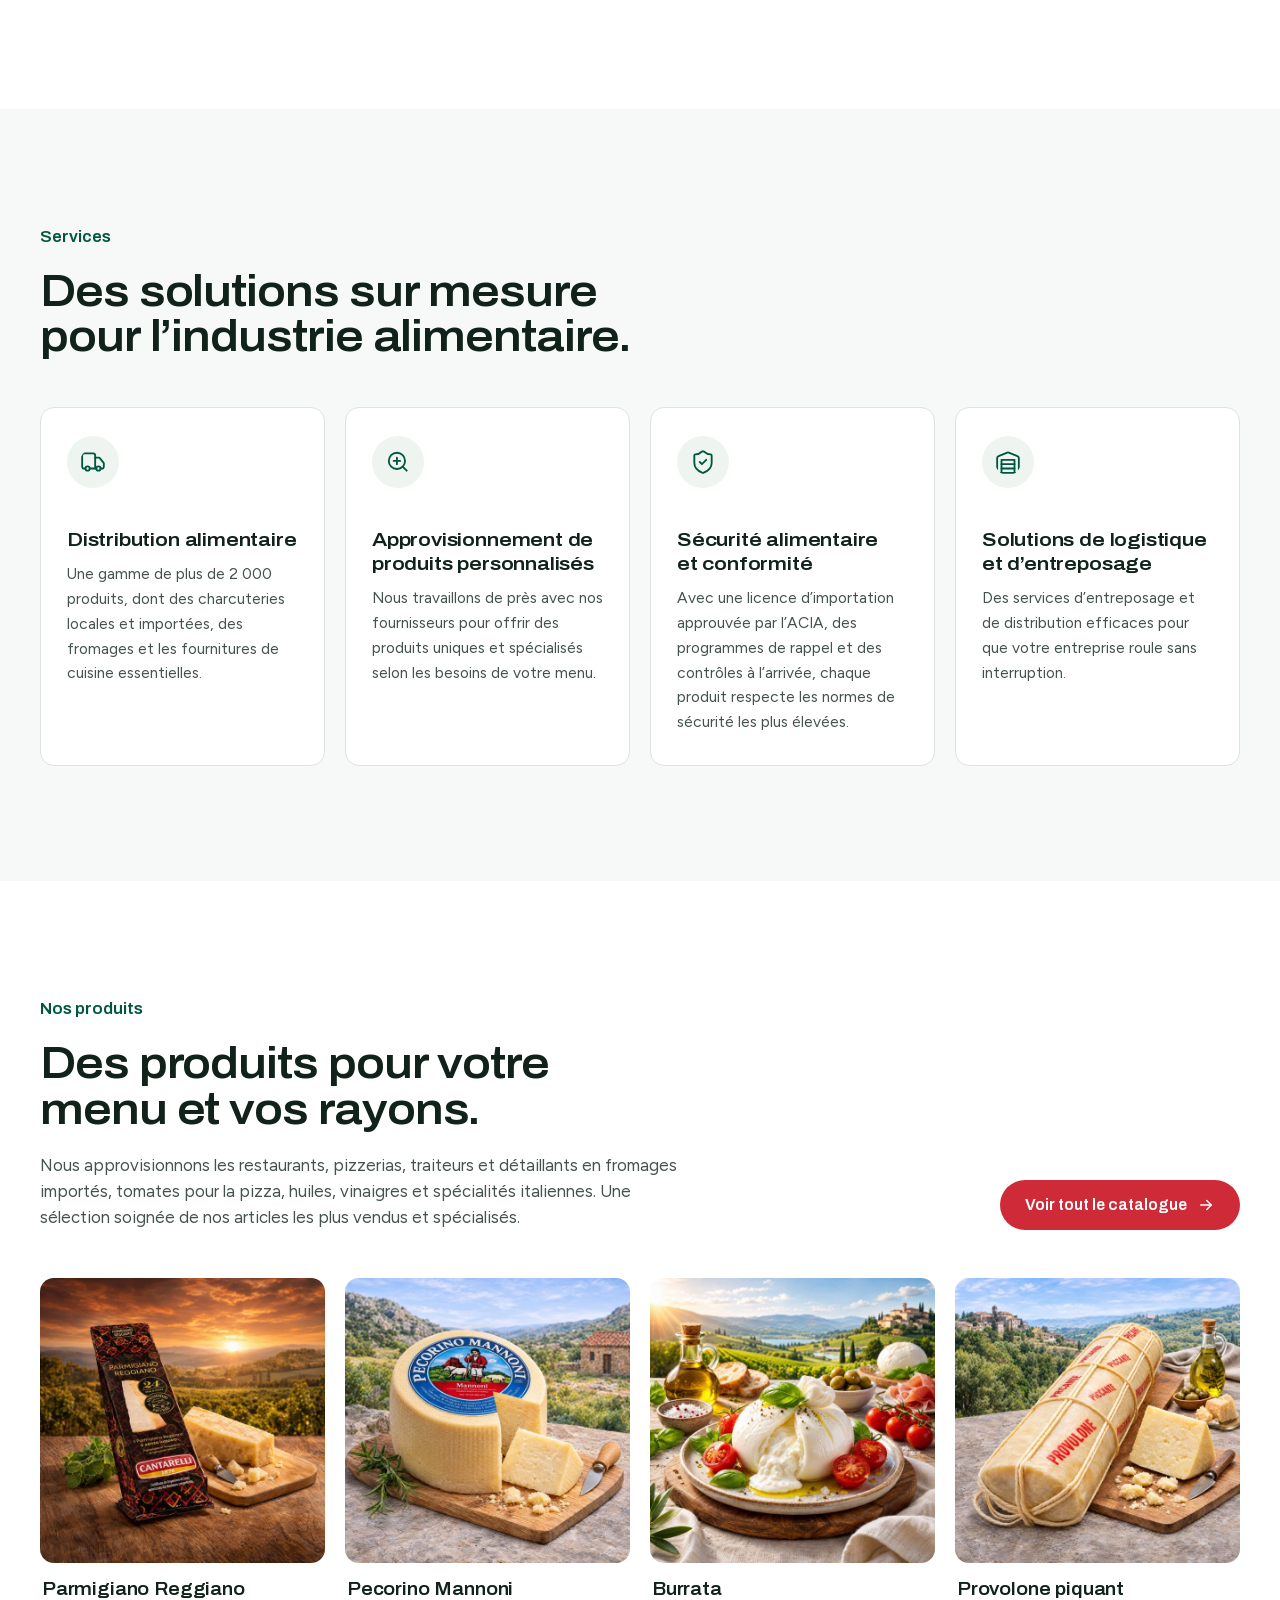
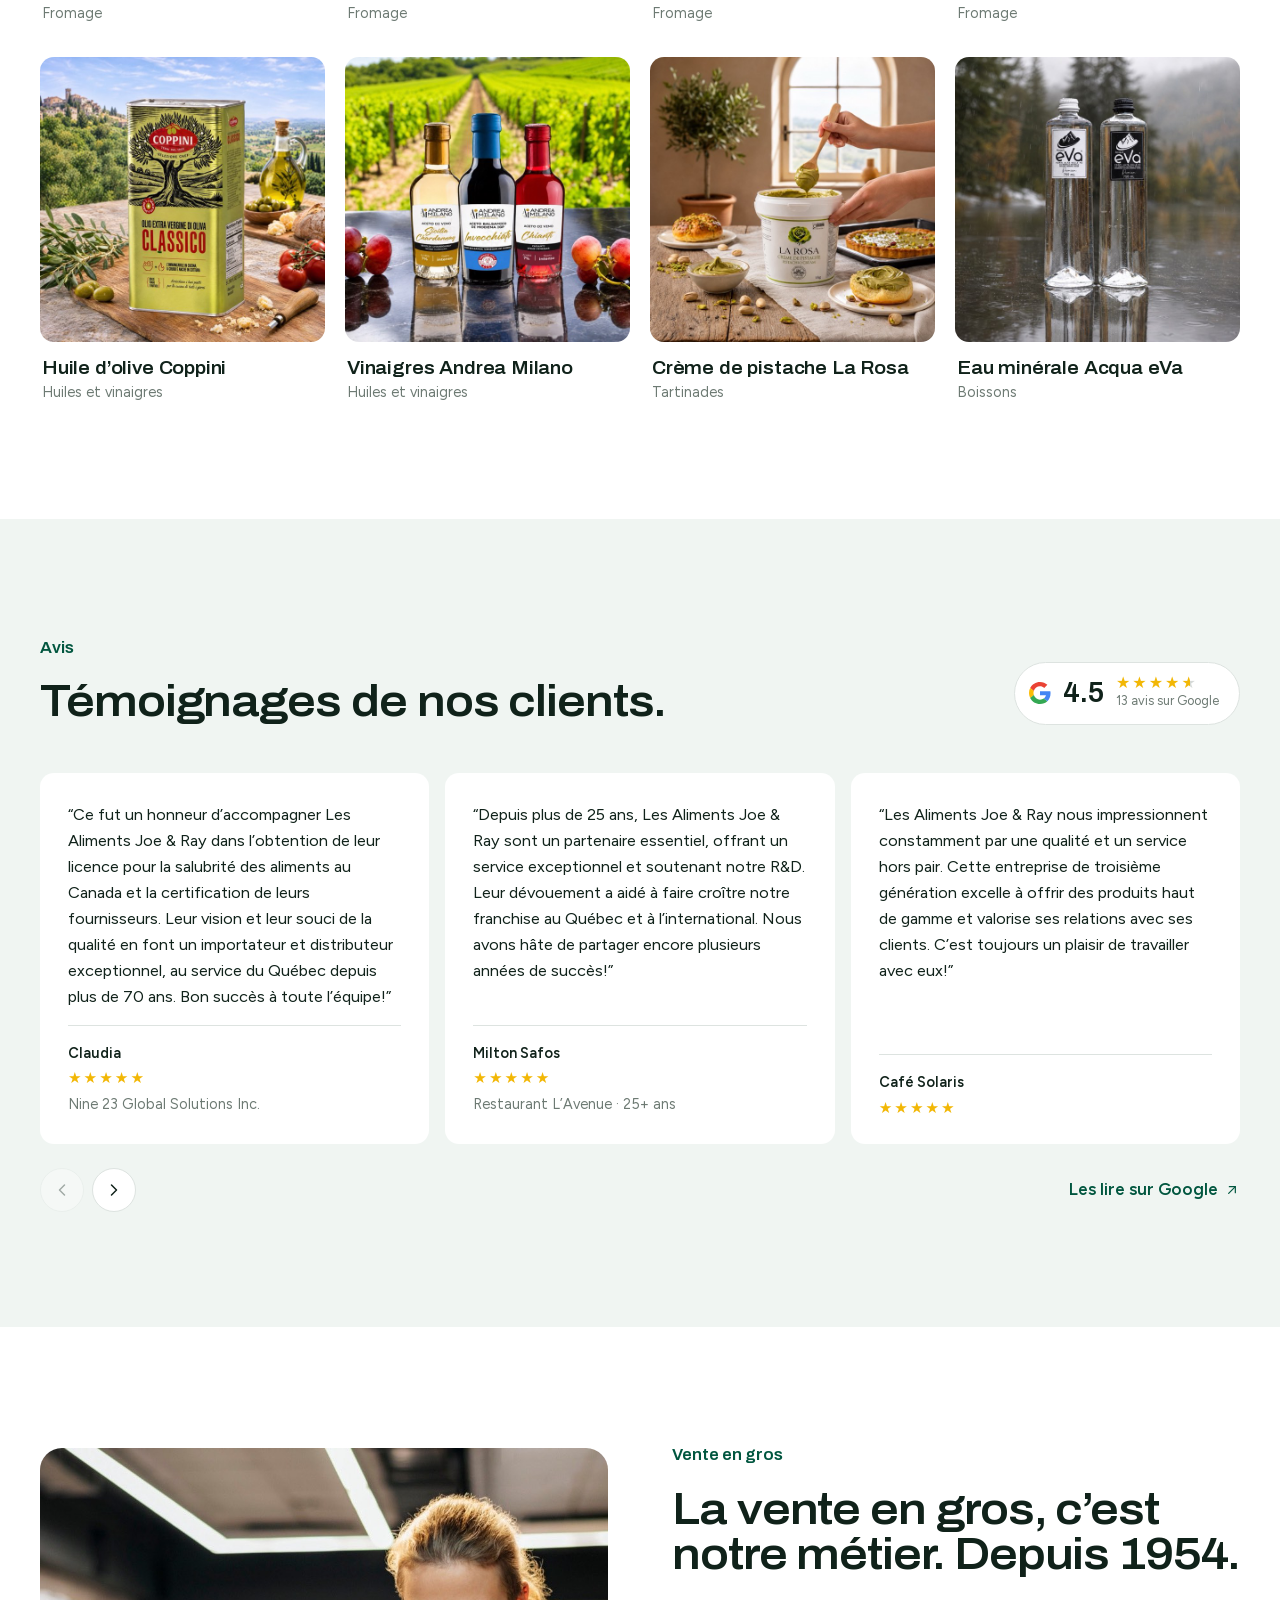
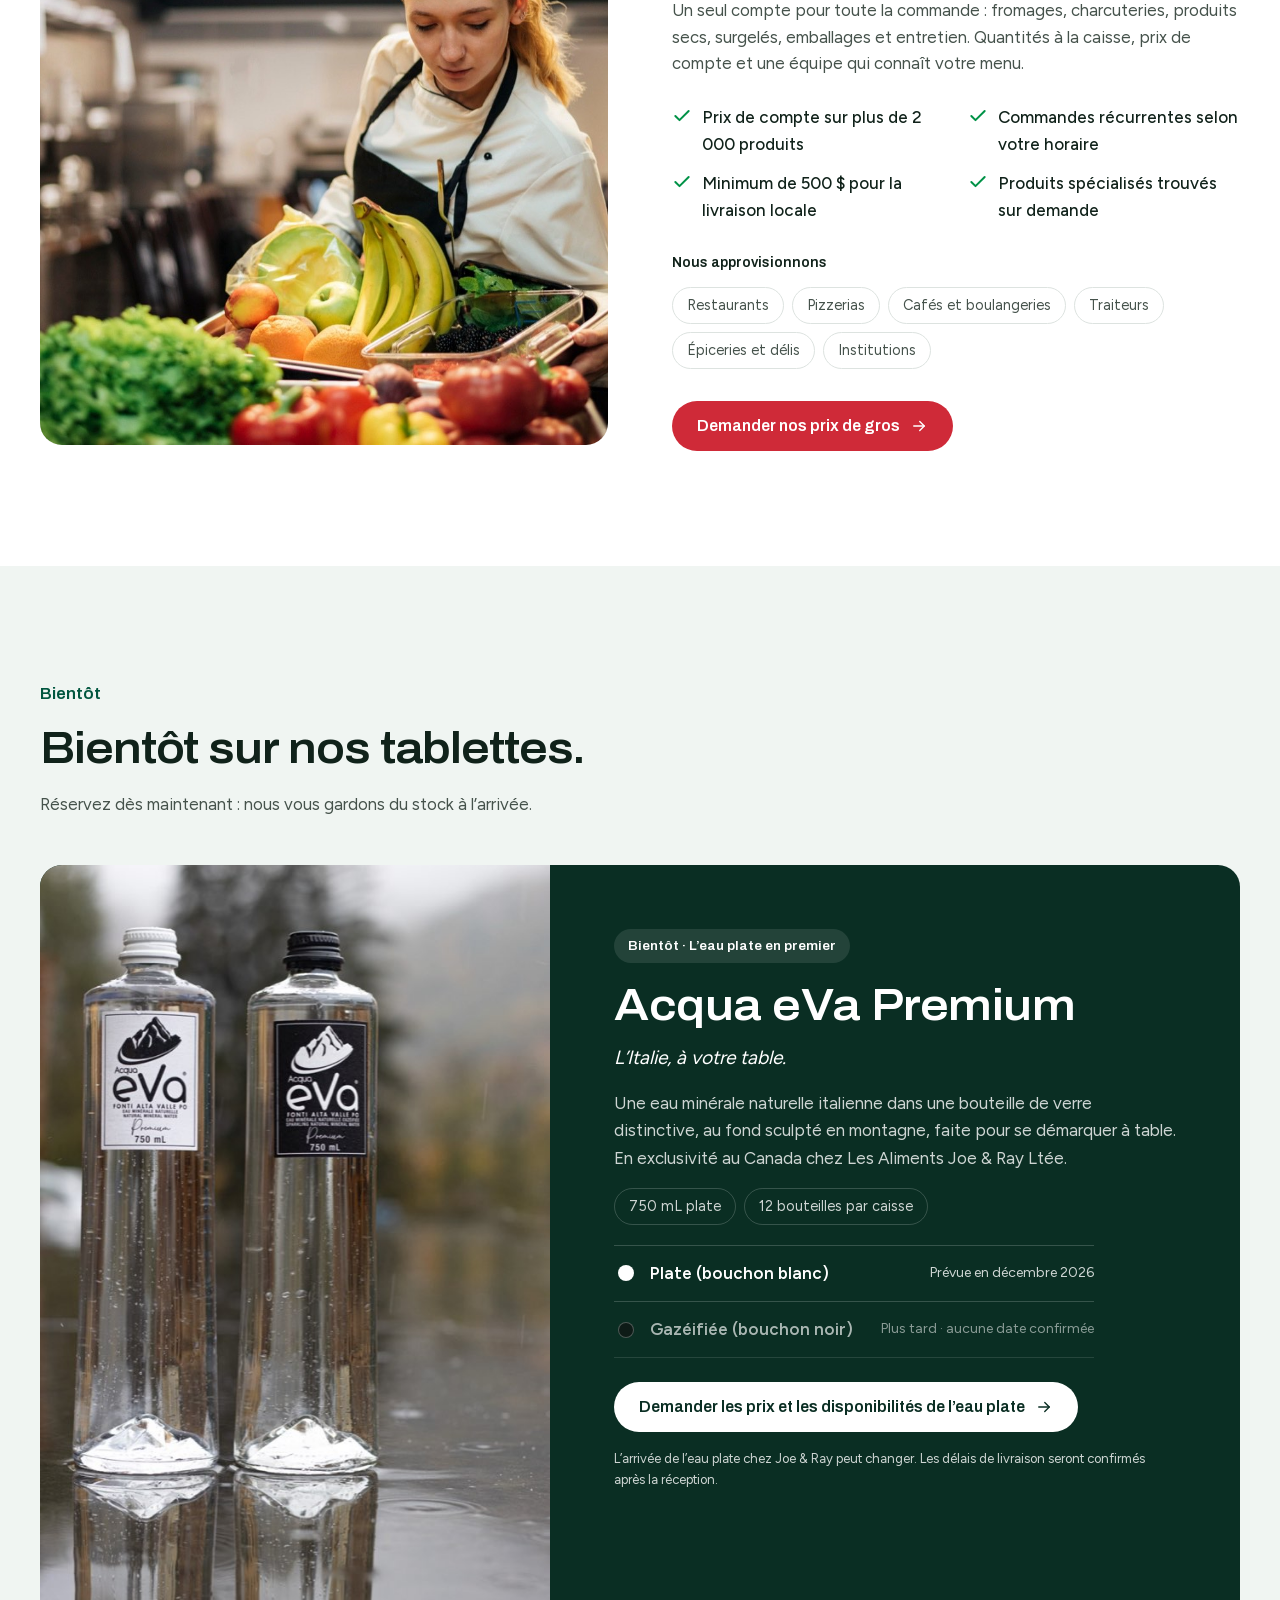
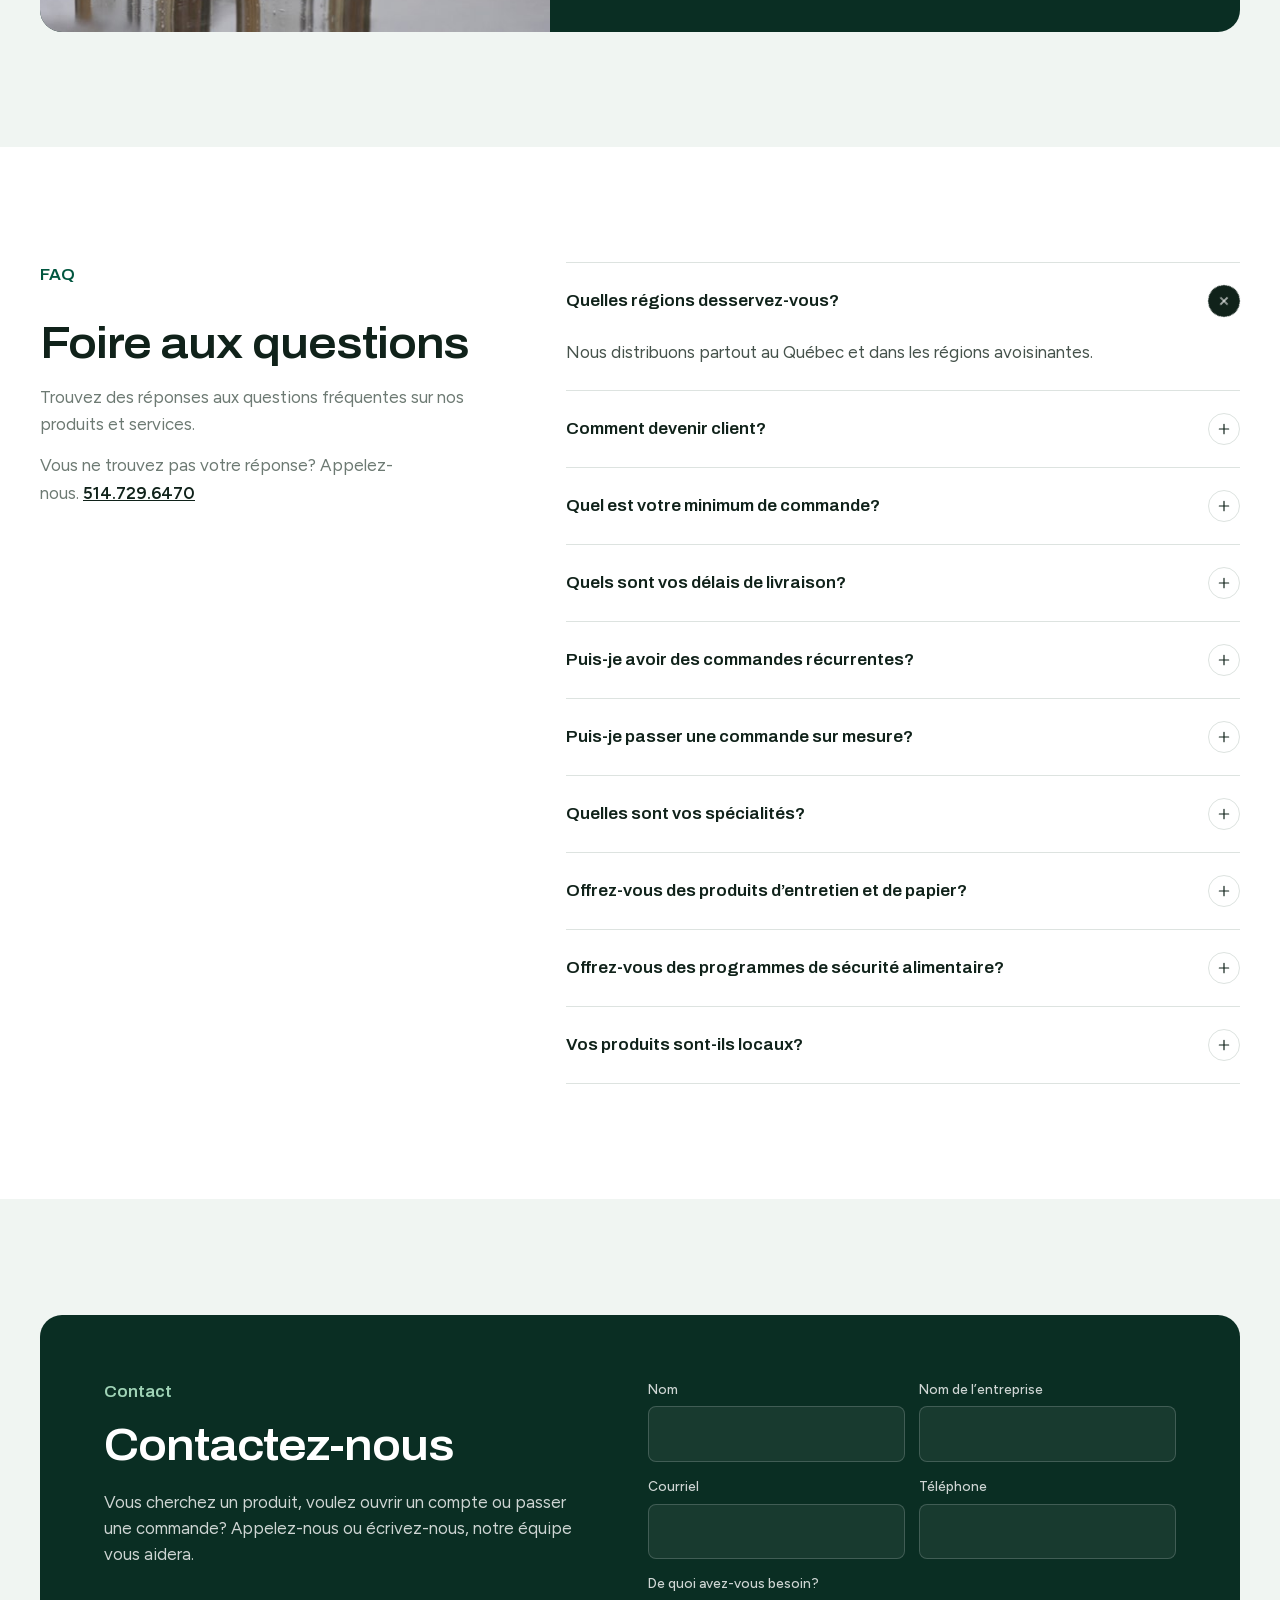
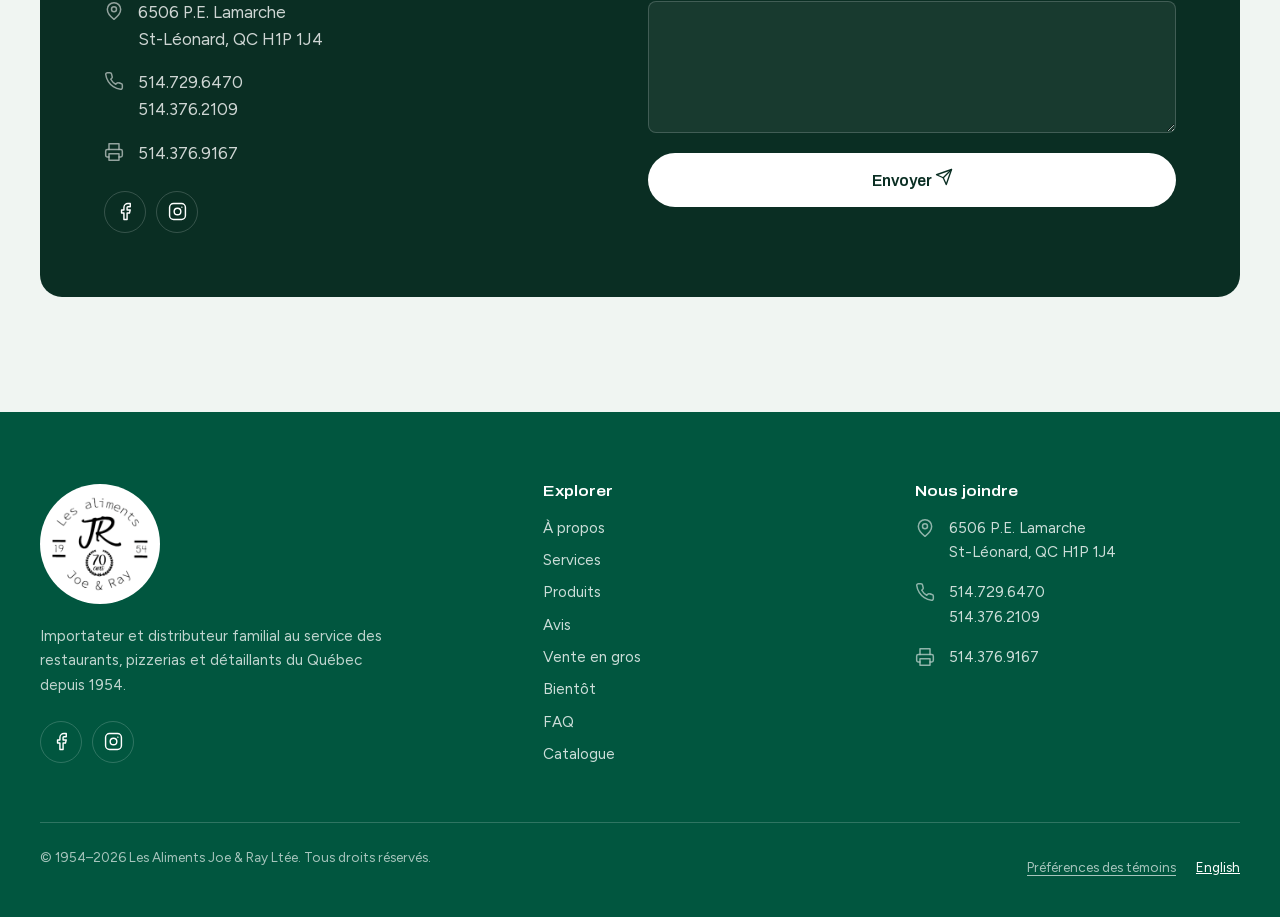
==== commit d8568ae7: "QA: GA4 + Search Console carried over (consent-gated), mobile fixes, faster images and self-hosted f" ====
--- a/fr/index.html
+++ b/fr/index.html
@@ -18,13 +18,13 @@
 <meta property="og:locale" content="fr_CA">
 <meta name="theme-color" content="#01563f">
 <link rel="icon" href="/assets/img/favicon.png">
-<link rel="preconnect" href="https://fonts.googleapis.com">
-<link rel="preconnect" href="https://fonts.gstatic.com" crossorigin>
-<link rel="stylesheet" href="https://fonts.googleapis.com/css2?family=Archivo:wdth,wght@100,500;100,600;112,600;112,700&family=Figtree:wght@400;500;600&display=swap">
-<link rel="stylesheet" href="/assets/css/site.css?v=25ebede9">
-<script src="/assets/js/site.js?v=eed13e20" defer></script>
+<meta name="google-site-verification" content="nvdpJP9yOwcSlDyPttY3jAWyOK8gILvKpgcRsg1kwzI">
+<link rel="preload" href="/assets/fonts/figtree-latin.woff2" as="font" type="font/woff2" crossorigin>
+<link rel="preload" href="/assets/fonts/archivo-latin.woff2" as="font" type="font/woff2" crossorigin>
+<link rel="stylesheet" href="/assets/css/site.css?v=2cd88f7b">
+<script src="/assets/js/site.js?v=e019f893" defer></script>
 <script type="application/ld+json">{"@context": "https://schema.org", "@type": "WholesaleStore", "name": "Les Aliments Joe & Ray", "legalName": "Les Aliments Joe & Ray Ltée", "url": "https://alimentsjoeandray.com/fr/", "logo": "https://alimentsjoeandray.com/assets/img/logo.png", "image": "https://alimentsjoeandray.com/assets/img/hero-full.webp", "foundingDate": "1954", "telephone": "+1-514-729-6470", "faxNumber": "+1-514-376-9167", "description": "Importateur et distributeur familial à Saint-Léonard au service des restaurants, pizzerias, traiteurs et détaillants du Québec. Plus de 2 000 produits. Licence de l’ACIA.", "areaServed": "Quebec", "address": {"@type": "PostalAddress", "streetAddress": "6506 P.E. Lamarche", "addressLocality": "Saint-Léonard", "addressRegion": "QC", "postalCode": "H1P 1J4", "addressCountry": "CA"}}</script><script type="application/ld+json">{"@context": "https://schema.org", "@type": "FAQPage", "mainEntity": [{"@type": "Question", "name": "Quelles régions desservez-vous?", "acceptedAnswer": {"@type": "Answer", "text": "Nous distribuons partout au Québec et dans les régions avoisinantes."}}, {"@type": "Question", "name": "Comment devenir client?", "acceptedAnswer": {"@type": "Answer", "text": "Remplissez le formulaire ci-dessous ou appelez-nous au 514.729.6470. Nous ouvrirons votre compte et vos prix."}}, {"@type": "Question", "name": "Quel est votre minimum de commande?", "acceptedAnswer": {"@type": "Answer", "text": "500 $ pour les livraisons locales."}}, {"@type": "Question", "name": "Quels sont vos délais de livraison?", "acceptedAnswer": {"@type": "Answer", "text": "Les délais de livraison varient selon l’emplacement. Appelez-nous au 514.729.6470 pour connaître l’horaire de votre secteur."}}, {"@type": "Question", "name": "Puis-je avoir des commandes récurrentes?", "acceptedAnswer": {"@type": "Answer", "text": "Oui. Nous offrons des livraisons récurrentes selon l’horaire de votre cuisine."}}, {"@type": "Question", "name": "Puis-je passer une commande sur mesure?", "acceptedAnswer": {"@type": "Answer", "text": "Oui. Nous collaborons avec nos fournisseurs pour trouver des produits spécialisés pour votre entreprise."}}, {"@type": "Question", "name": "Quelles sont vos spécialités?", "acceptedAnswer": {"@type": "Answer", "text": "Les charcuteries, les fromages et les produits importés, surtout italiens."}}, {"@type": "Question", "name": "Offrez-vous des produits d’entretien et de papier?", "acceptedAnswer": {"@type": "Answer", "text": "Oui, une large gamme de produits d’entretien, d’emballage et de papier pour les entreprises alimentaires."}}, {"@type": "Question", "name": "Offrez-vous des programmes de sécurité alimentaire?", "acceptedAnswer": {"@type": "Answer", "text": "Oui. Nous détenons une licence d’importation de l’ACIA et appliquons des programmes de sécurité alimentaire et de rappel."}}, {"@type": "Question", "name": "Vos produits sont-ils locaux?", "acceptedAnswer": {"@type": "Answer", "text": "Nous offrons un mélange de produits locaux et importés selon vos besoins."}}]}</script>
-</head><body data-page="home">
+</head><body data-page="home" data-ga="G-JQ5V6RXPCJ" data-ga-hosts="alimentsjoeandray.com www.alimentsjoeandray.com">
 <svg width="0" height="0" style="position:absolute" aria-hidden="true"><defs>
 <symbol id="i-facebook" viewBox="0 0 24 24"><path d="M18 2h-3a5 5 0 0 0-5 5v3H7v4h3v8h4v-8h3l1-4h-4V7a1 1 0 0 1 1-1h3z"/></symbol>
 <symbol id="i-instagram" viewBox="0 0 24 24"><rect width="20" height="20" x="2" y="2" rx="5"/><circle cx="12" cy="12" r="4.2"/><path d="M17.5 6.5h.01"/></symbol>
@@ -57,7 +57,7 @@
   </div>
   <div class="wrap bar">
     <a class="brand" href="/fr/" aria-label="Les Aliments Joe &amp; Ray">
-      <img src="/assets/img/logo-mark.png?v=e575352b" alt="" width="508" height="508">
+      <img src="/assets/img/logo-mark.png?v=b7798417" alt="" width="508" height="508">
     </a>
     <nav class="nav" id="menu" popover aria-label="Main">
       <button class="icon-btn nav-close" popovertarget="menu" popovertargetaction="hide" aria-label="Fermer"><svg class="i" aria-hidden="true"><use href="#i-x"/></svg></button>
@@ -86,7 +86,10 @@
       <ul class="hero-stats" aria-label="Les Aliments Joe &amp; Ray en chiffres"><li><strong>2 000+</strong><span>produits locaux et importés</span></li><li><strong>ACIA</strong><span>importateur licencié</span></li><li><strong>6</strong><span>secteurs desservis</span></li></ul>
     </div>
     <figure class="hero-media">
-      <img src="/assets/img/hero-full.webp" alt="Deux chefs dressent de la burrata, des tomates et des pâtes sur un comptoir en inox" width="1774" height="887" fetchpriority="high">
+      <picture>
+        <source media="(max-width: 640px)" srcset="/assets/img/hero-mobile.jpg" width="640" height="887">
+        <img src="/assets/img/hero-full.webp" alt="Deux chefs dressent de la burrata, des tomates et des pâtes sur un comptoir en inox" width="1774" height="887" fetchpriority="high">
+      </picture>
     </figure>
   </div>
 </section>
@@ -405,7 +408,7 @@
 <footer class="site-footer">
   <div class="wrap foot-grid">
     <div>
-      <img class="foot-logo" src="/assets/img/logo-mark.png?v=e575352b" alt="Les Aliments Joe &amp; Ray" width="120" height="120" loading="lazy">
+      <img class="foot-logo" src="/assets/img/logo-mark.png?v=b7798417" alt="Les Aliments Joe &amp; Ray" width="120" height="120" loading="lazy">
       <p class="muted">Importateur et distributeur familial au service des restaurants, pizzerias et détaillants du Québec depuis 1954.</p>
       <ul class="social" aria-label="Suivez-nous"><li><a href="https://www.facebook.com/alimentsjoeandray" target="_blank" rel="noopener" aria-label="Facebook"><svg class="i" aria-hidden="true"><use href="#i-facebook"/></svg></a></li><li><a href="https://www.instagram.com/alimjoeandray/" target="_blank" rel="noopener" aria-label="Instagram"><svg class="i" aria-hidden="true"><use href="#i-instagram"/></svg></a></li></ul>
     </div>
@@ -424,8 +427,16 @@
   </div>
   <div class="wrap foot-bottom">
     <span>© 1954–2026 Les Aliments Joe &amp; Ray Ltée. Tous droits réservés.</span>
-    <a href="/" hreflang="en" lang="en">English</a>
+    <span class="foot-bottom-links"><button class="link-btn" type="button" data-consent="open">Préférences des témoins</button>
+    <a href="/" hreflang="en" lang="en">English</a></span>
   </div>
 </footer>
+<div class="consent" id="consent" role="region" aria-label="Consentement aux témoins" hidden>
+  <p>Nous utilisons des témoins (cookies) pour des statistiques de visite anonymes (Google Analytics) afin d’améliorer ce site. Rien n’est recueilli sans votre accord.</p>
+  <div class="consent-actions">
+    <button class="btn btn-ghost" type="button" data-consent="denied">Refuser</button>
+    <button class="btn btn-primary" type="button" data-consent="granted">Accepter</button>
+  </div>
+</div>
 </body>
 </html>
--- a/assets/css/site.css
+++ b/assets/css/site.css
@@ -3,6 +3,142 @@
      [data-state] on .form (idle|sending|sent|error), #catalogue (results|empty), .code (idle|copied)
      html[data-scrolled] for the header, [popover]:popover-open for the mobile menu,
      details[open] for FAQ, input:checked for catalogue categories. */
+
+/* Self-hosted Google Fonts (SIL Open Font License): Archivo, Figtree. Latin + Latin Extended only. */
+/* Archivo · latin-ext */
+@font-face {
+  font-family: 'Archivo';
+  font-style: normal;
+  font-weight: 500;
+  font-stretch: 100%;
+  font-display: swap;
+  src: url(/assets/fonts/archivo-latin-ext.woff2) format('woff2');
+  unicode-range: U+0100-02BA, U+02BD-02C5, U+02C7-02CC, U+02CE-02D7, U+02DD-02FF, U+0304, U+0308, U+0329, U+1D00-1DBF, U+1E00-1E9F, U+1EF2-1EFF, U+2020, U+20A0-20AB, U+20AD-20C4, U+2113, U+2C60-2C7F, U+A720-A7FF;
+}
+/* Archivo · latin */
+@font-face {
+  font-family: 'Archivo';
+  font-style: normal;
+  font-weight: 500;
+  font-stretch: 100%;
+  font-display: swap;
+  src: url(/assets/fonts/archivo-latin.woff2) format('woff2');
+  unicode-range: U+0000-00FF, U+0131, U+0152-0153, U+02BB-02BC, U+02C6, U+02DA, U+02DC, U+0304, U+0308, U+0329, U+2000-206F, U+20AC, U+2122, U+2191, U+2193, U+2212, U+2215, U+FEFF, U+FFFD;
+}
+/* Archivo · latin-ext */
+@font-face {
+  font-family: 'Archivo';
+  font-style: normal;
+  font-weight: 600;
+  font-stretch: 100%;
+  font-display: swap;
+  src: url(/assets/fonts/archivo-latin-ext.woff2) format('woff2');
+  unicode-range: U+0100-02BA, U+02BD-02C5, U+02C7-02CC, U+02CE-02D7, U+02DD-02FF, U+0304, U+0308, U+0329, U+1D00-1DBF, U+1E00-1E9F, U+1EF2-1EFF, U+2020, U+20A0-20AB, U+20AD-20C4, U+2113, U+2C60-2C7F, U+A720-A7FF;
+}
+/* Archivo · latin */
+@font-face {
+  font-family: 'Archivo';
+  font-style: normal;
+  font-weight: 600;
+  font-stretch: 100%;
+  font-display: swap;
+  src: url(/assets/fonts/archivo-latin.woff2) format('woff2');
+  unicode-range: U+0000-00FF, U+0131, U+0152-0153, U+02BB-02BC, U+02C6, U+02DA, U+02DC, U+0304, U+0308, U+0329, U+2000-206F, U+20AC, U+2122, U+2191, U+2193, U+2212, U+2215, U+FEFF, U+FFFD;
+}
+/* Archivo · latin-ext */
+@font-face {
+  font-family: 'Archivo';
+  font-style: normal;
+  font-weight: 600;
+  font-stretch: 112%;
+  font-display: swap;
+  src: url(/assets/fonts/archivo-latin-ext.woff2) format('woff2');
+  unicode-range: U+0100-02BA, U+02BD-02C5, U+02C7-02CC, U+02CE-02D7, U+02DD-02FF, U+0304, U+0308, U+0329, U+1D00-1DBF, U+1E00-1E9F, U+1EF2-1EFF, U+2020, U+20A0-20AB, U+20AD-20C4, U+2113, U+2C60-2C7F, U+A720-A7FF;
+}
+/* Archivo · latin */
+@font-face {
+  font-family: 'Archivo';
+  font-style: normal;
+  font-weight: 600;
+  font-stretch: 112%;
+  font-display: swap;
+  src: url(/assets/fonts/archivo-latin.woff2) format('woff2');
+  unicode-range: U+0000-00FF, U+0131, U+0152-0153, U+02BB-02BC, U+02C6, U+02DA, U+02DC, U+0304, U+0308, U+0329, U+2000-206F, U+20AC, U+2122, U+2191, U+2193, U+2212, U+2215, U+FEFF, U+FFFD;
+}
+/* Archivo · latin-ext */
+@font-face {
+  font-family: 'Archivo';
+  font-style: normal;
+  font-weight: 700;
+  font-stretch: 112%;
+  font-display: swap;
+  src: url(/assets/fonts/archivo-latin-ext.woff2) format('woff2');
+  unicode-range: U+0100-02BA, U+02BD-02C5, U+02C7-02CC, U+02CE-02D7, U+02DD-02FF, U+0304, U+0308, U+0329, U+1D00-1DBF, U+1E00-1E9F, U+1EF2-1EFF, U+2020, U+20A0-20AB, U+20AD-20C4, U+2113, U+2C60-2C7F, U+A720-A7FF;
+}
+/* Archivo · latin */
+@font-face {
+  font-family: 'Archivo';
+  font-style: normal;
+  font-weight: 700;
+  font-stretch: 112%;
+  font-display: swap;
+  src: url(/assets/fonts/archivo-latin.woff2) format('woff2');
+  unicode-range: U+0000-00FF, U+0131, U+0152-0153, U+02BB-02BC, U+02C6, U+02DA, U+02DC, U+0304, U+0308, U+0329, U+2000-206F, U+20AC, U+2122, U+2191, U+2193, U+2212, U+2215, U+FEFF, U+FFFD;
+}
+/* Figtree · latin-ext */
+@font-face {
+  font-family: 'Figtree';
+  font-style: normal;
+  font-weight: 400;
+  font-display: swap;
+  src: url(/assets/fonts/figtree-latin-ext.woff2) format('woff2');
+  unicode-range: U+0100-02BA, U+02BD-02C5, U+02C7-02CC, U+02CE-02D7, U+02DD-02FF, U+0304, U+0308, U+0329, U+1D00-1DBF, U+1E00-1E9F, U+1EF2-1EFF, U+2020, U+20A0-20AB, U+20AD-20C4, U+2113, U+2C60-2C7F, U+A720-A7FF;
+}
+/* Figtree · latin */
+@font-face {
+  font-family: 'Figtree';
+  font-style: normal;
+  font-weight: 400;
+  font-display: swap;
+  src: url(/assets/fonts/figtree-latin.woff2) format('woff2');
+  unicode-range: U+0000-00FF, U+0131, U+0152-0153, U+02BB-02BC, U+02C6, U+02DA, U+02DC, U+0304, U+0308, U+0329, U+2000-206F, U+20AC, U+2122, U+2191, U+2193, U+2212, U+2215, U+FEFF, U+FFFD;
+}
+/* Figtree · latin-ext */
+@font-face {
+  font-family: 'Figtree';
+  font-style: normal;
+  font-weight: 500;
+  font-display: swap;
+  src: url(/assets/fonts/figtree-latin-ext.woff2) format('woff2');
+  unicode-range: U+0100-02BA, U+02BD-02C5, U+02C7-02CC, U+02CE-02D7, U+02DD-02FF, U+0304, U+0308, U+0329, U+1D00-1DBF, U+1E00-1E9F, U+1EF2-1EFF, U+2020, U+20A0-20AB, U+20AD-20C4, U+2113, U+2C60-2C7F, U+A720-A7FF;
+}
+/* Figtree · latin */
+@font-face {
+  font-family: 'Figtree';
+  font-style: normal;
+  font-weight: 500;
+  font-display: swap;
+  src: url(/assets/fonts/figtree-latin.woff2) format('woff2');
+  unicode-range: U+0000-00FF, U+0131, U+0152-0153, U+02BB-02BC, U+02C6, U+02DA, U+02DC, U+0304, U+0308, U+0329, U+2000-206F, U+20AC, U+2122, U+2191, U+2193, U+2212, U+2215, U+FEFF, U+FFFD;
+}
+/* Figtree · latin-ext */
+@font-face {
+  font-family: 'Figtree';
+  font-style: normal;
+  font-weight: 600;
+  font-display: swap;
+  src: url(/assets/fonts/figtree-latin-ext.woff2) format('woff2');
+  unicode-range: U+0100-02BA, U+02BD-02C5, U+02C7-02CC, U+02CE-02D7, U+02DD-02FF, U+0304, U+0308, U+0329, U+1D00-1DBF, U+1E00-1E9F, U+1EF2-1EFF, U+2020, U+20A0-20AB, U+20AD-20C4, U+2113, U+2C60-2C7F, U+A720-A7FF;
+}
+/* Figtree · latin */
+@font-face {
+  font-family: 'Figtree';
+  font-style: normal;
+  font-weight: 600;
+  font-display: swap;
+  src: url(/assets/fonts/figtree-latin.woff2) format('woff2');
+  unicode-range: U+0000-00FF, U+0131, U+0152-0153, U+02BB-02BC, U+02C6, U+02DA, U+02DC, U+0304, U+0308, U+0329, U+2000-206F, U+20AC, U+2122, U+2191, U+2193, U+2212, U+2215, U+FEFF, U+FFFD;
+}
 
 :root {
   --green-900: #0a2e23;
@@ -88,7 +224,7 @@
 html[data-scrolled] .site-header { border-bottom-color: var(--line); }
 .announce { height: var(--announce-h); background: var(--green-800); color: #fff; font-size: .84rem; }
 .announce-in { height: 100%; display: flex; align-items: center; justify-content: center; }
-.announce a { display: inline-flex; align-items: center; gap: 6px; flex: none; color: #fff; font-weight: 600; text-decoration: none; }
+.announce a { display: inline-flex; align-items: center; gap: 6px; flex: none; min-height: 100%; color: #fff; font-weight: 600; text-decoration: none; }
 .announce a:hover { text-decoration: underline; text-underline-offset: 3px; }
 .announce .i { width: 15px; height: 15px; }
 .bar { height: var(--header-h); display: flex; align-items: center; justify-content: space-between; gap: 24px; }
@@ -132,6 +268,7 @@
 .hero .lead { max-width: 46ch; }
 .hero-media { margin: 0; }
 .hero-media img { width: 100%; height: 100%; object-fit: cover; }
+.hero-media picture { display: contents; } /* phones get a portrait crop (hero-mobile.jpg) */
 /* photo edge to edge, headline over a dark wash */
 .hero { display: flex; align-items: flex-end; min-height: min(calc(100svh - var(--top)), 780px); padding: clamp(72px, 8vw, 112px) 0 clamp(36px, 4vw, 56px); overflow: hidden; isolation: isolate; }
 .hero .hero-media { position: absolute; inset: 0; z-index: -1; }
@@ -335,6 +472,18 @@
 .not-found { min-height: 50vh; }
 .not-found h1 { font-size: clamp(2rem, 4vw, 3.2rem); }
 .not-found .row { flex-wrap: wrap; }
+
+/* cookie consent: small card bottom-left, above everything; full width on phones */
+.consent { position: fixed; left: 16px; bottom: 16px; z-index: 60; max-width: 400px; padding: 20px; background: #fff; color: var(--body); border: 1px solid var(--line); border-radius: var(--r); box-shadow: 0 12px 32px -12px rgb(16 34 26 / .35); font-size: .92rem; }
+.consent[hidden] { display: none; }
+.consent-actions { display: flex; gap: 10px; margin-top: 14px; }
+.consent-actions .btn { flex: 1; min-height: 44px; padding: 0 16px; font-size: .95rem; }
+.link-btn { padding: 0; border: 0; background: none; font: inherit; color: inherit; text-decoration: underline; text-underline-offset: 3px; cursor: pointer; }
+.foot-bottom-links { display: inline-flex; gap: 20px; flex-wrap: wrap; }
+.foot-bottom-links > * { padding-block: 10px; } /* 44px tap height */
+/* iOS zooms into any field under 16px when it's tapped */
+.form input, .form textarea, .search input { font-size: max(16px, 1rem); }
+@media (max-width: 600px) { .consent { left: 10px; right: 10px; bottom: 10px; max-width: none; padding: 16px; font-size: .85rem; } .consent-actions { margin-top: 12px; } }
 
 /* footer */
 .site-footer { background: var(--green-800); color: rgb(255 255 255 / .8); padding: 72px 0 28px; font-size: .95rem; }
@@ -436,6 +585,7 @@
   .row .btn { flex: 1 1 auto; }
 
   .hero { min-height: 0; padding: 140px 0 40px; }
+  .hero .hero-media img { object-position: 50% 30%; }
   .hero-stats li { padding: 0 10px 0 0; }
   .hero-stats li + li { padding-left: 10px; }
   .hero-stats span { font-size: .78rem; line-height: 1.35; }
@@ -453,8 +603,11 @@
   .tile-meta { font-size: .85rem; }
 
   .services { grid-template-columns: 1fr; gap: 12px; }
-  .service { padding: 22px 20px 24px; }
-  .service-top { margin-bottom: 24px; }
+  /* phones: icon beside the title, so four services fit in about one screen */
+  .service { display: grid; grid-template-columns: 44px 1fr; column-gap: 16px; align-items: start; padding: 20px; }
+  .service-top { grid-row: span 2; margin: 0; }
+  .service-icon { width: 44px; height: 44px; padding: 11px; }
+  .service h3 { margin: 10px 0 6px; font-size: 1.1rem; }
 
   .g-summary { width: 100%; }
   .review-track { grid-auto-columns: 100%; gap: 12px; }
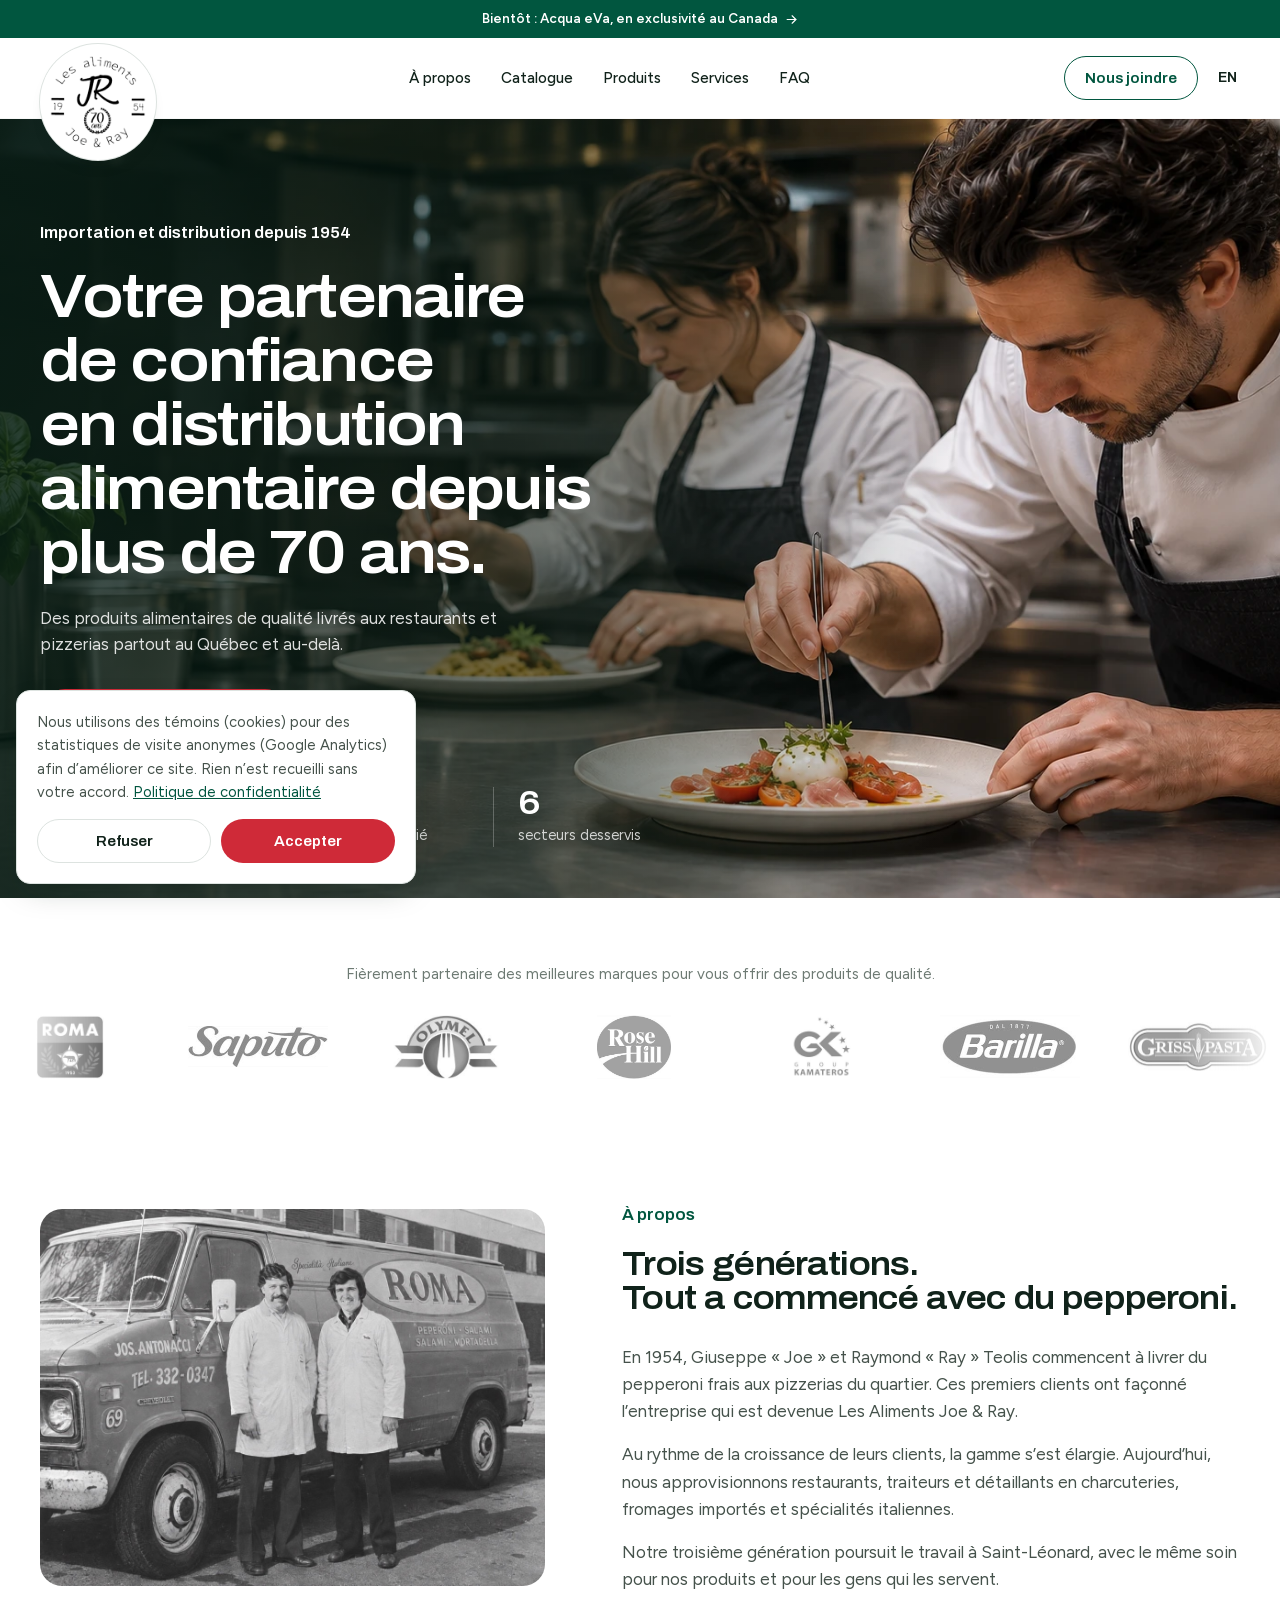
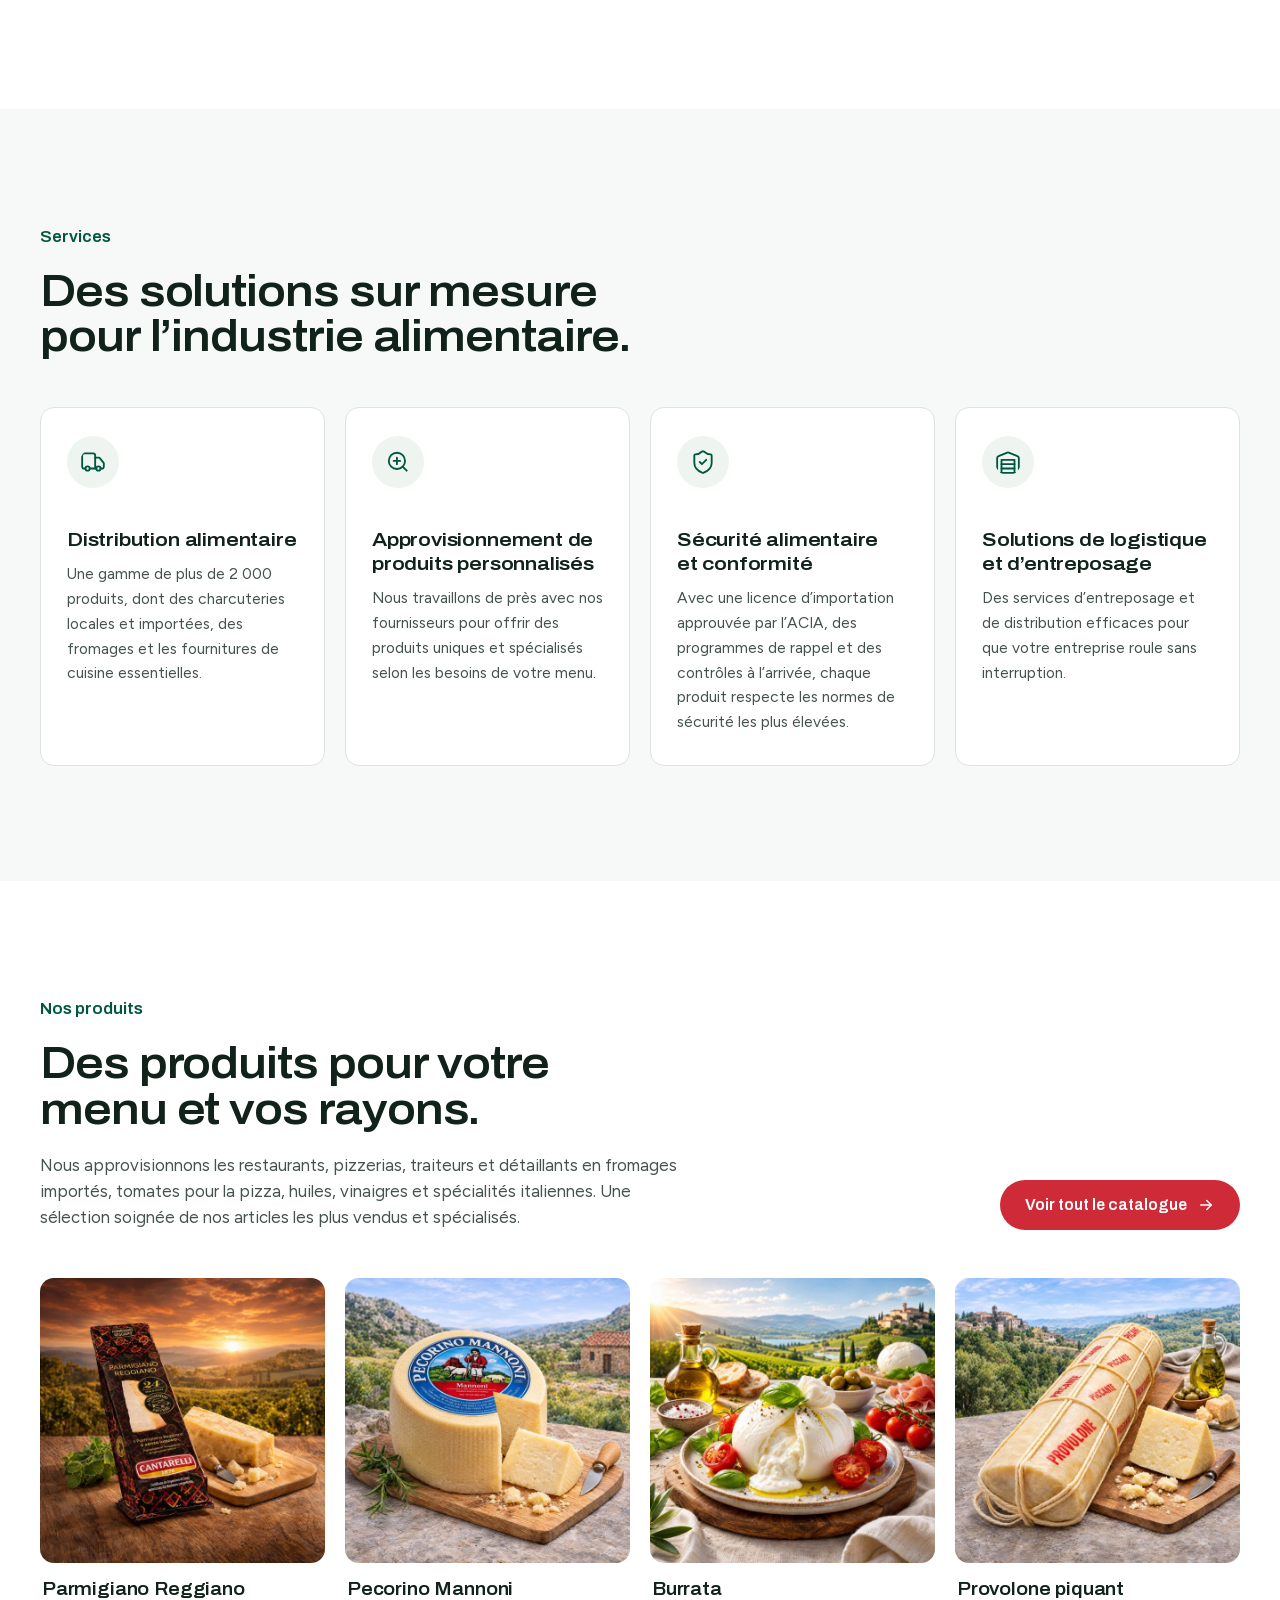
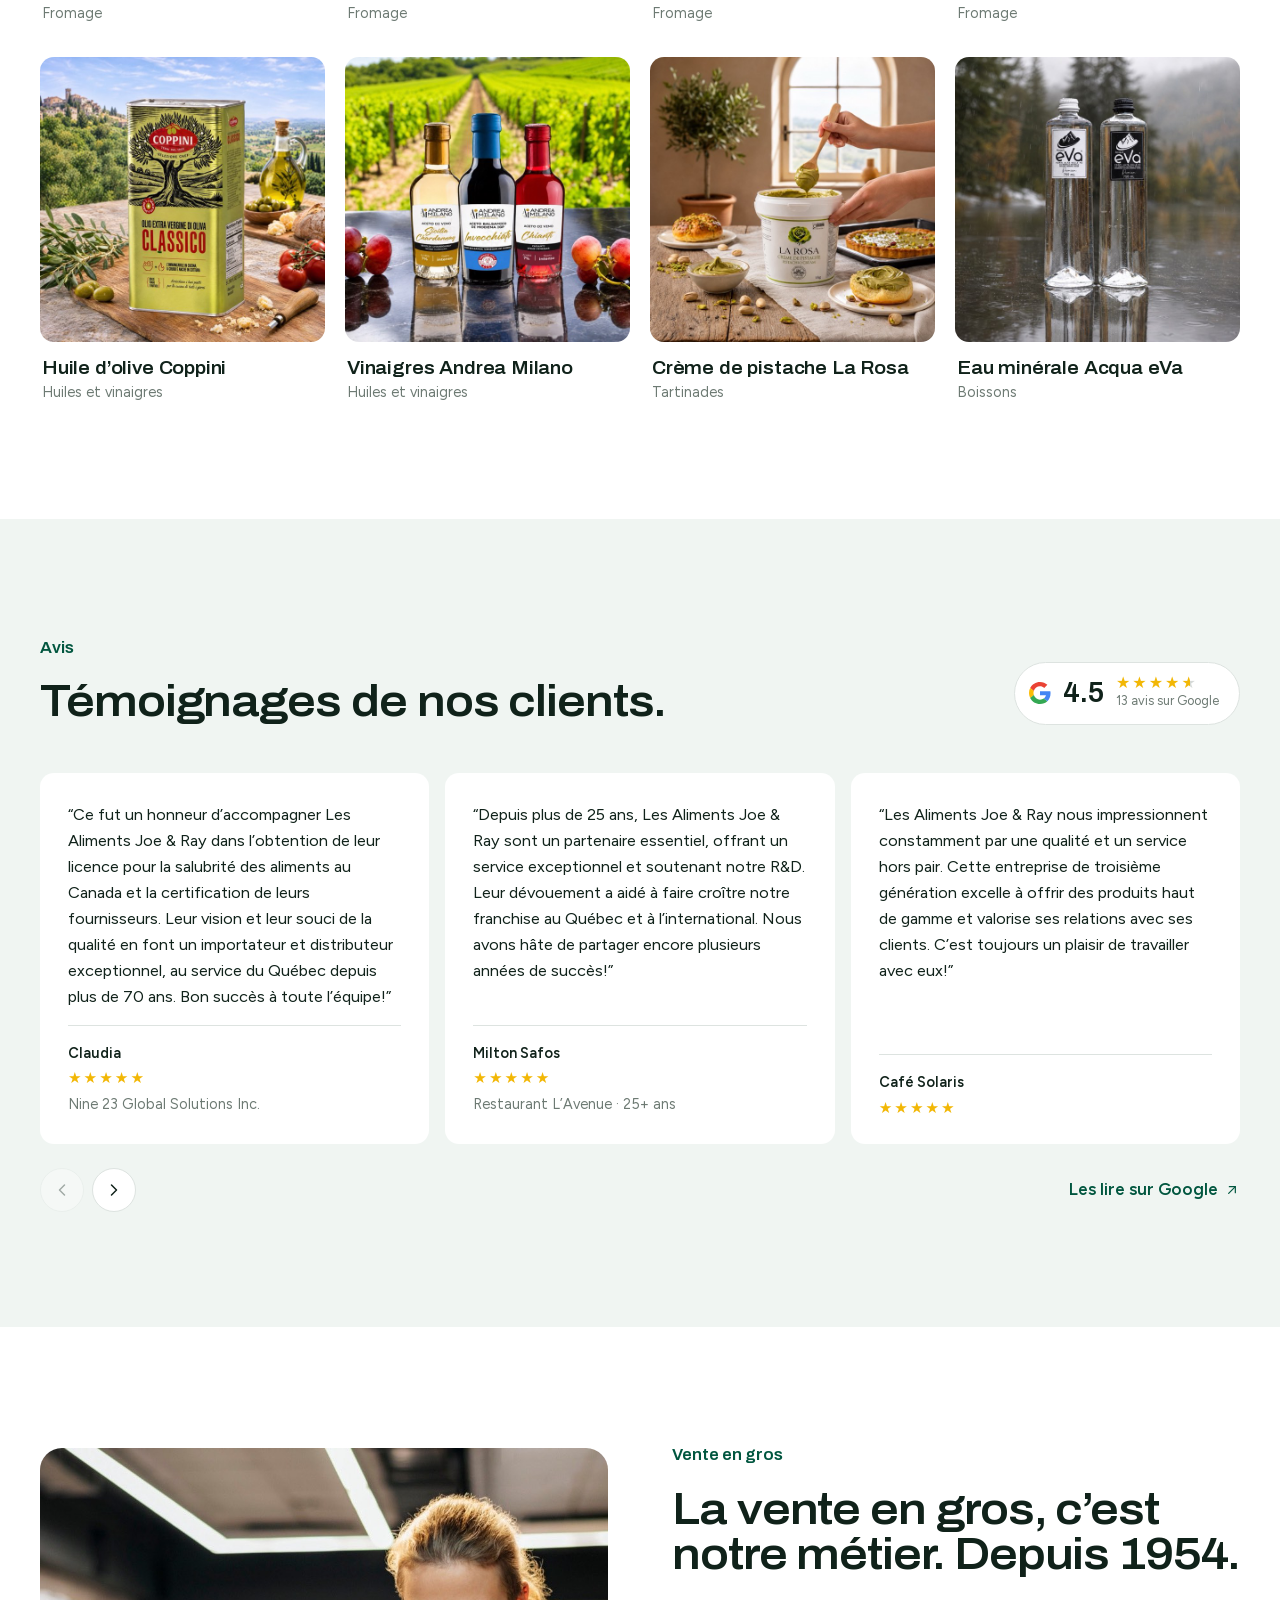
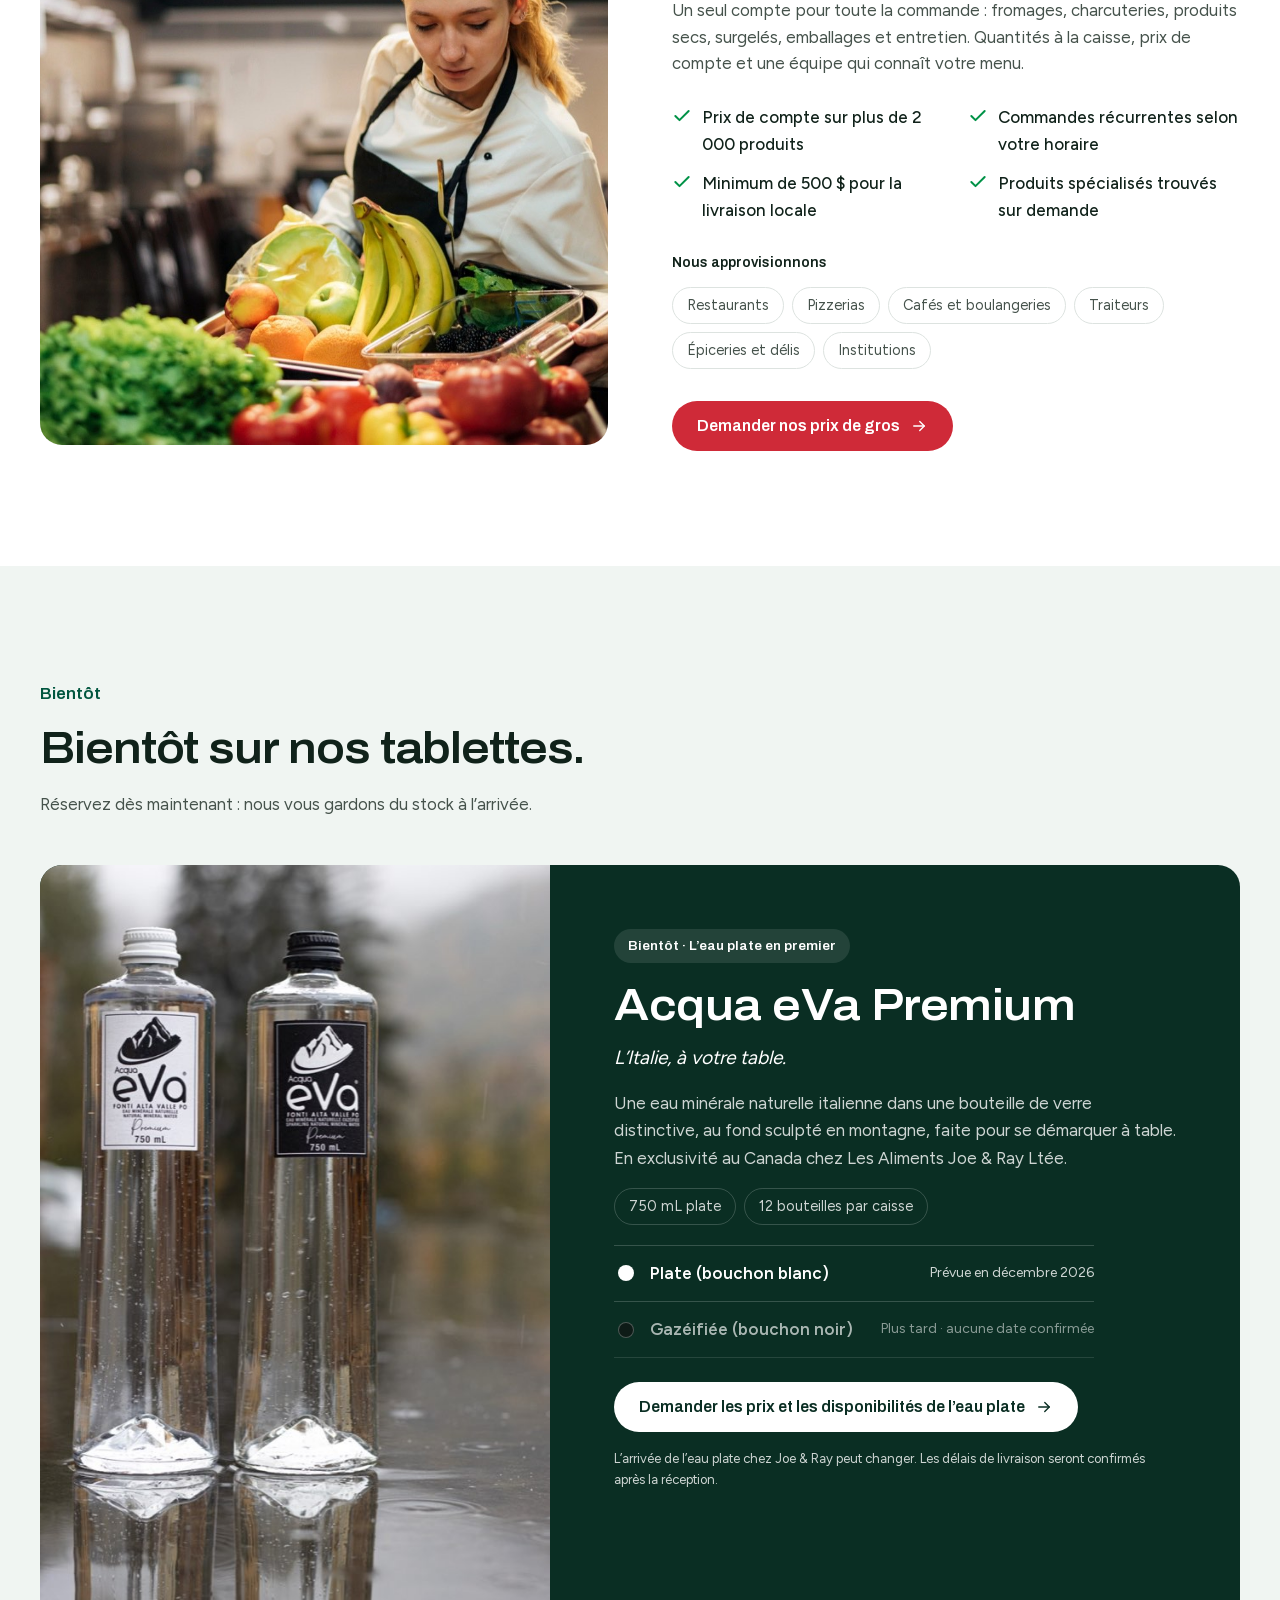
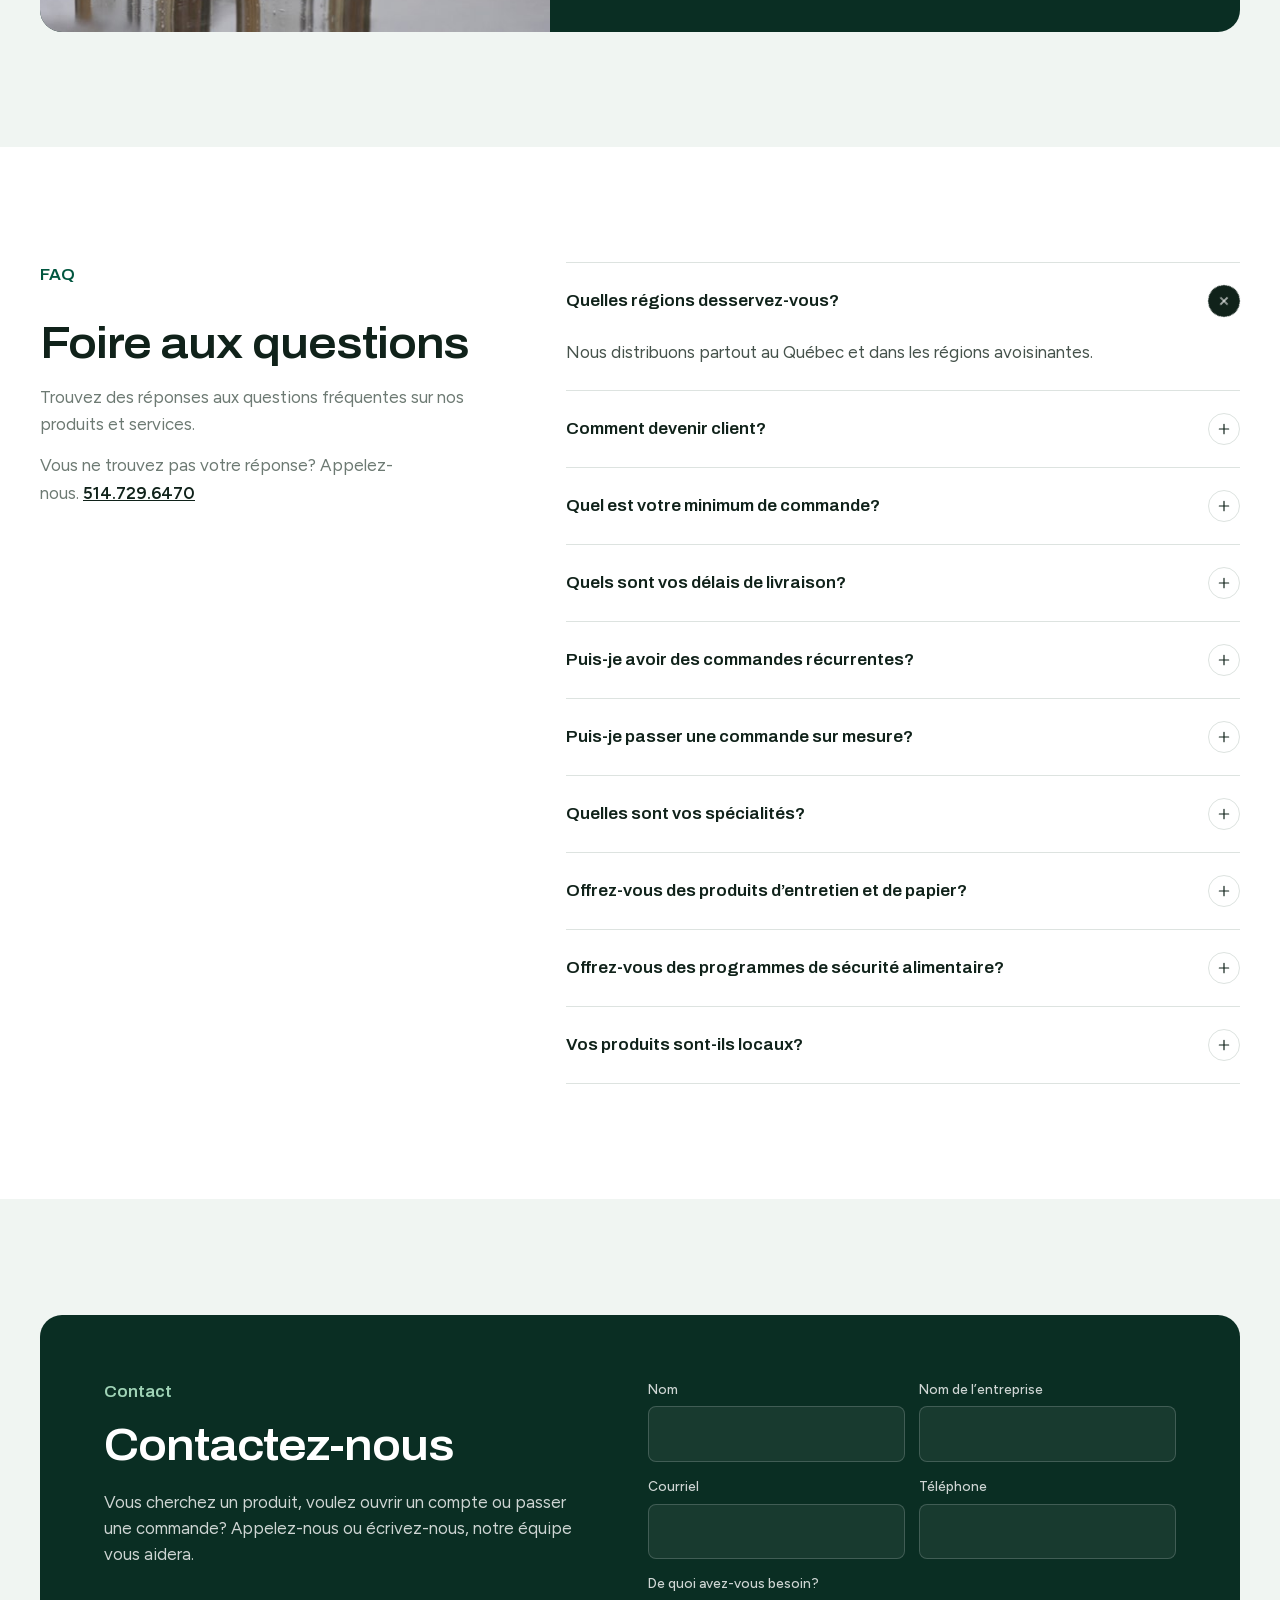
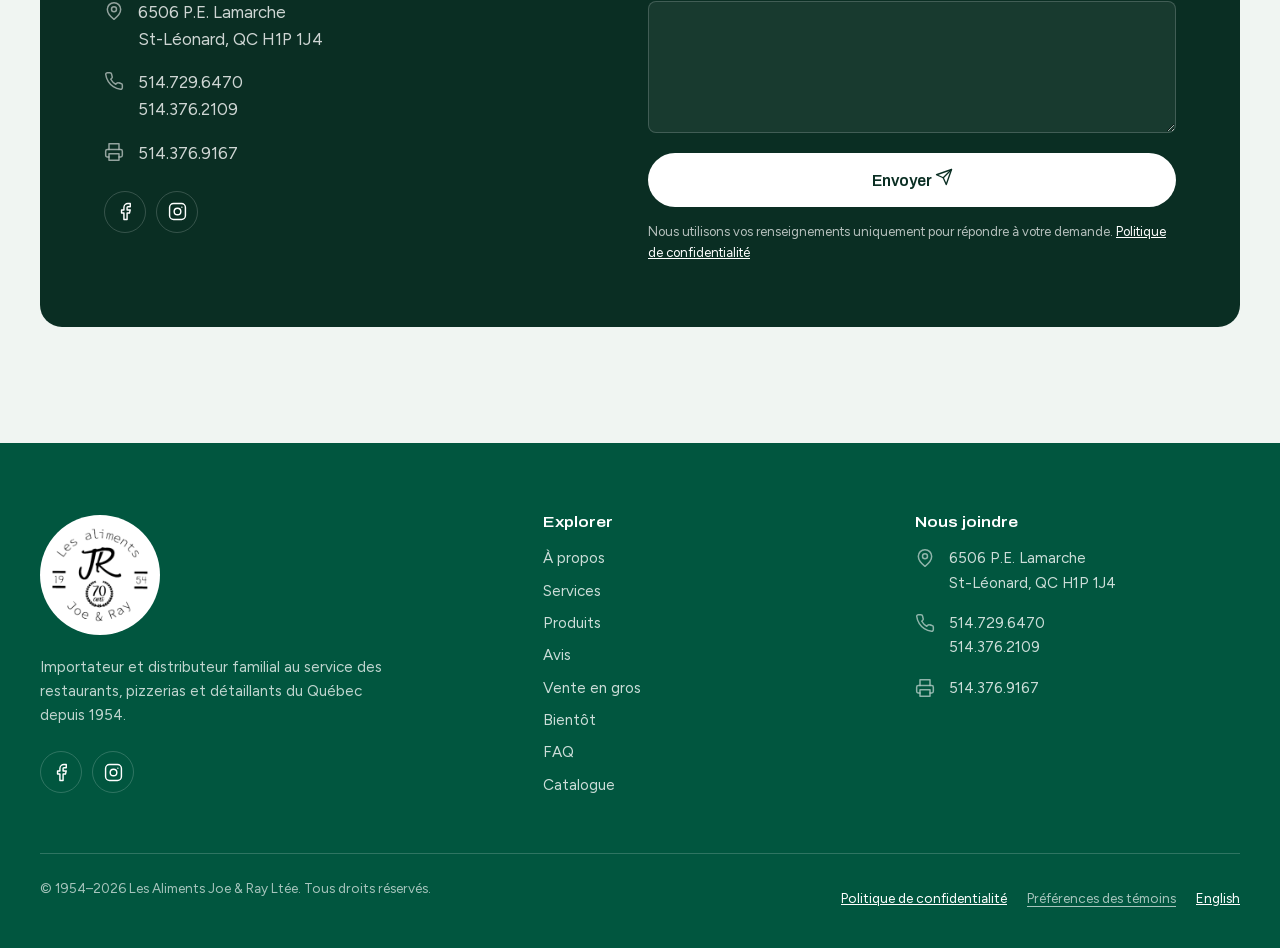
==== commit 7d3a4a01: "Privacy policy (Quebec Law 25), EN and FR, linked from footer, cookie card and contact form Co-Autho" ====
--- a/fr/index.html
+++ b/fr/index.html
@@ -21,7 +21,7 @@
 <meta name="google-site-verification" content="nvdpJP9yOwcSlDyPttY3jAWyOK8gILvKpgcRsg1kwzI">
 <link rel="preload" href="/assets/fonts/figtree-latin.woff2" as="font" type="font/woff2" crossorigin>
 <link rel="preload" href="/assets/fonts/archivo-latin.woff2" as="font" type="font/woff2" crossorigin>
-<link rel="stylesheet" href="/assets/css/site.css?v=2cd88f7b">
+<link rel="stylesheet" href="/assets/css/site.css?v=59e34a7e">
 <script src="/assets/js/site.js?v=e019f893" defer></script>
 <script type="application/ld+json">{"@context": "https://schema.org", "@type": "WholesaleStore", "name": "Les Aliments Joe & Ray", "legalName": "Les Aliments Joe & Ray Ltée", "url": "https://alimentsjoeandray.com/fr/", "logo": "https://alimentsjoeandray.com/assets/img/logo.png", "image": "https://alimentsjoeandray.com/assets/img/hero-full.webp", "foundingDate": "1954", "telephone": "+1-514-729-6470", "faxNumber": "+1-514-376-9167", "description": "Importateur et distributeur familial à Saint-Léonard au service des restaurants, pizzerias, traiteurs et détaillants du Québec. Plus de 2 000 produits. Licence de l’ACIA.", "areaServed": "Quebec", "address": {"@type": "PostalAddress", "streetAddress": "6506 P.E. Lamarche", "addressLocality": "Saint-Léonard", "addressRegion": "QC", "postalCode": "H1P 1J4", "addressCountry": "CA"}}</script><script type="application/ld+json">{"@context": "https://schema.org", "@type": "FAQPage", "mainEntity": [{"@type": "Question", "name": "Quelles régions desservez-vous?", "acceptedAnswer": {"@type": "Answer", "text": "Nous distribuons partout au Québec et dans les régions avoisinantes."}}, {"@type": "Question", "name": "Comment devenir client?", "acceptedAnswer": {"@type": "Answer", "text": "Remplissez le formulaire ci-dessous ou appelez-nous au 514.729.6470. Nous ouvrirons votre compte et vos prix."}}, {"@type": "Question", "name": "Quel est votre minimum de commande?", "acceptedAnswer": {"@type": "Answer", "text": "500 $ pour les livraisons locales."}}, {"@type": "Question", "name": "Quels sont vos délais de livraison?", "acceptedAnswer": {"@type": "Answer", "text": "Les délais de livraison varient selon l’emplacement. Appelez-nous au 514.729.6470 pour connaître l’horaire de votre secteur."}}, {"@type": "Question", "name": "Puis-je avoir des commandes récurrentes?", "acceptedAnswer": {"@type": "Answer", "text": "Oui. Nous offrons des livraisons récurrentes selon l’horaire de votre cuisine."}}, {"@type": "Question", "name": "Puis-je passer une commande sur mesure?", "acceptedAnswer": {"@type": "Answer", "text": "Oui. Nous collaborons avec nos fournisseurs pour trouver des produits spécialisés pour votre entreprise."}}, {"@type": "Question", "name": "Quelles sont vos spécialités?", "acceptedAnswer": {"@type": "Answer", "text": "Les charcuteries, les fromages et les produits importés, surtout italiens."}}, {"@type": "Question", "name": "Offrez-vous des produits d’entretien et de papier?", "acceptedAnswer": {"@type": "Answer", "text": "Oui, une large gamme de produits d’entretien, d’emballage et de papier pour les entreprises alimentaires."}}, {"@type": "Question", "name": "Offrez-vous des programmes de sécurité alimentaire?", "acceptedAnswer": {"@type": "Answer", "text": "Oui. Nous détenons une licence d’importation de l’ACIA et appliquons des programmes de sécurité alimentaire et de rappel."}}, {"@type": "Question", "name": "Vos produits sont-ils locaux?", "acceptedAnswer": {"@type": "Answer", "text": "Nous offrons un mélange de produits locaux et importés selon vos besoins."}}]}</script>
 </head><body data-page="home" data-ga="G-JQ5V6RXPCJ" data-ga-hosts="alimentsjoeandray.com www.alimentsjoeandray.com">
@@ -393,6 +393,7 @@
             <span class="when-idle">Envoyer <svg class="i" aria-hidden="true"><use href="#i-send"/></svg></span>
             <span class="when-sending">Envoi…</span>
           </button>
+          <p class="form-note full">Nous utilisons vos renseignements uniquement pour répondre à votre demande. <a href="/fr/politique-de-confidentialite/">Politique de confidentialité</a></p>
           <p class="form-error" role="alert"><svg class="i" aria-hidden="true"><use href="#i-alert"/></svg> L’envoi a échoué. Appelez-nous au 514.729.6470.</p>
         </div>
         <div class="form-sent" role="status">
@@ -427,12 +428,12 @@
   </div>
   <div class="wrap foot-bottom">
     <span>© 1954–2026 Les Aliments Joe &amp; Ray Ltée. Tous droits réservés.</span>
-    <span class="foot-bottom-links"><button class="link-btn" type="button" data-consent="open">Préférences des témoins</button>
+    <span class="foot-bottom-links"><a href="/fr/politique-de-confidentialite/">Politique de confidentialité</a><button class="link-btn" type="button" data-consent="open">Préférences des témoins</button>
     <a href="/" hreflang="en" lang="en">English</a></span>
   </div>
 </footer>
 <div class="consent" id="consent" role="region" aria-label="Consentement aux témoins" hidden>
-  <p>Nous utilisons des témoins (cookies) pour des statistiques de visite anonymes (Google Analytics) afin d’améliorer ce site. Rien n’est recueilli sans votre accord.</p>
+  <p>Nous utilisons des témoins (cookies) pour des statistiques de visite anonymes (Google Analytics) afin d’améliorer ce site. Rien n’est recueilli sans votre accord. <a href="/fr/politique-de-confidentialite/">Politique de confidentialité</a></p>
   <div class="consent-actions">
     <button class="btn btn-ghost" type="button" data-consent="denied">Refuser</button>
     <button class="btn btn-primary" type="button" data-consent="granted">Accepter</button>
--- a/assets/css/site.css
+++ b/assets/css/site.css
@@ -467,6 +467,19 @@
 .social a { display: grid; place-items: center; width: 42px; height: 42px; border: 1px solid var(--line-light); border-radius: 50%; color: #fff; transition: background-color .15s, border-color .15s, color .15s; }
 .social a:hover { background: #fff; border-color: #fff; color: var(--green-800); }
 .social .i { width: 19px; height: 19px; }
+
+/* privacy policy (and any other legal page) */
+.legal-wrap { max-width: 760px; }
+.legal h1 { font-size: clamp(2rem, 4vw, 3rem); margin-bottom: 24px; }
+.legal h2 { font-size: 1.35rem; margin: 40px 0 12px; }
+.legal p, .legal li { color: var(--body); }
+.legal p + p { margin-top: 12px; }
+.legal ul { margin: 12px 0; padding-left: 20px; list-style: disc; display: grid; gap: 6px; }
+.legal code { font-size: .9em; padding: 1px 5px; border-radius: 4px; background: var(--mist-grey); }
+.legal a { color: var(--green-800); }
+.form-note { font-size: .82rem; color: rgb(255 255 255 / .7); margin: 0; }
+.form-note a { color: #fff; }
+.consent p a { color: var(--green-800); }
 
 /* 404 */
 .not-found { min-height: 50vh; }
